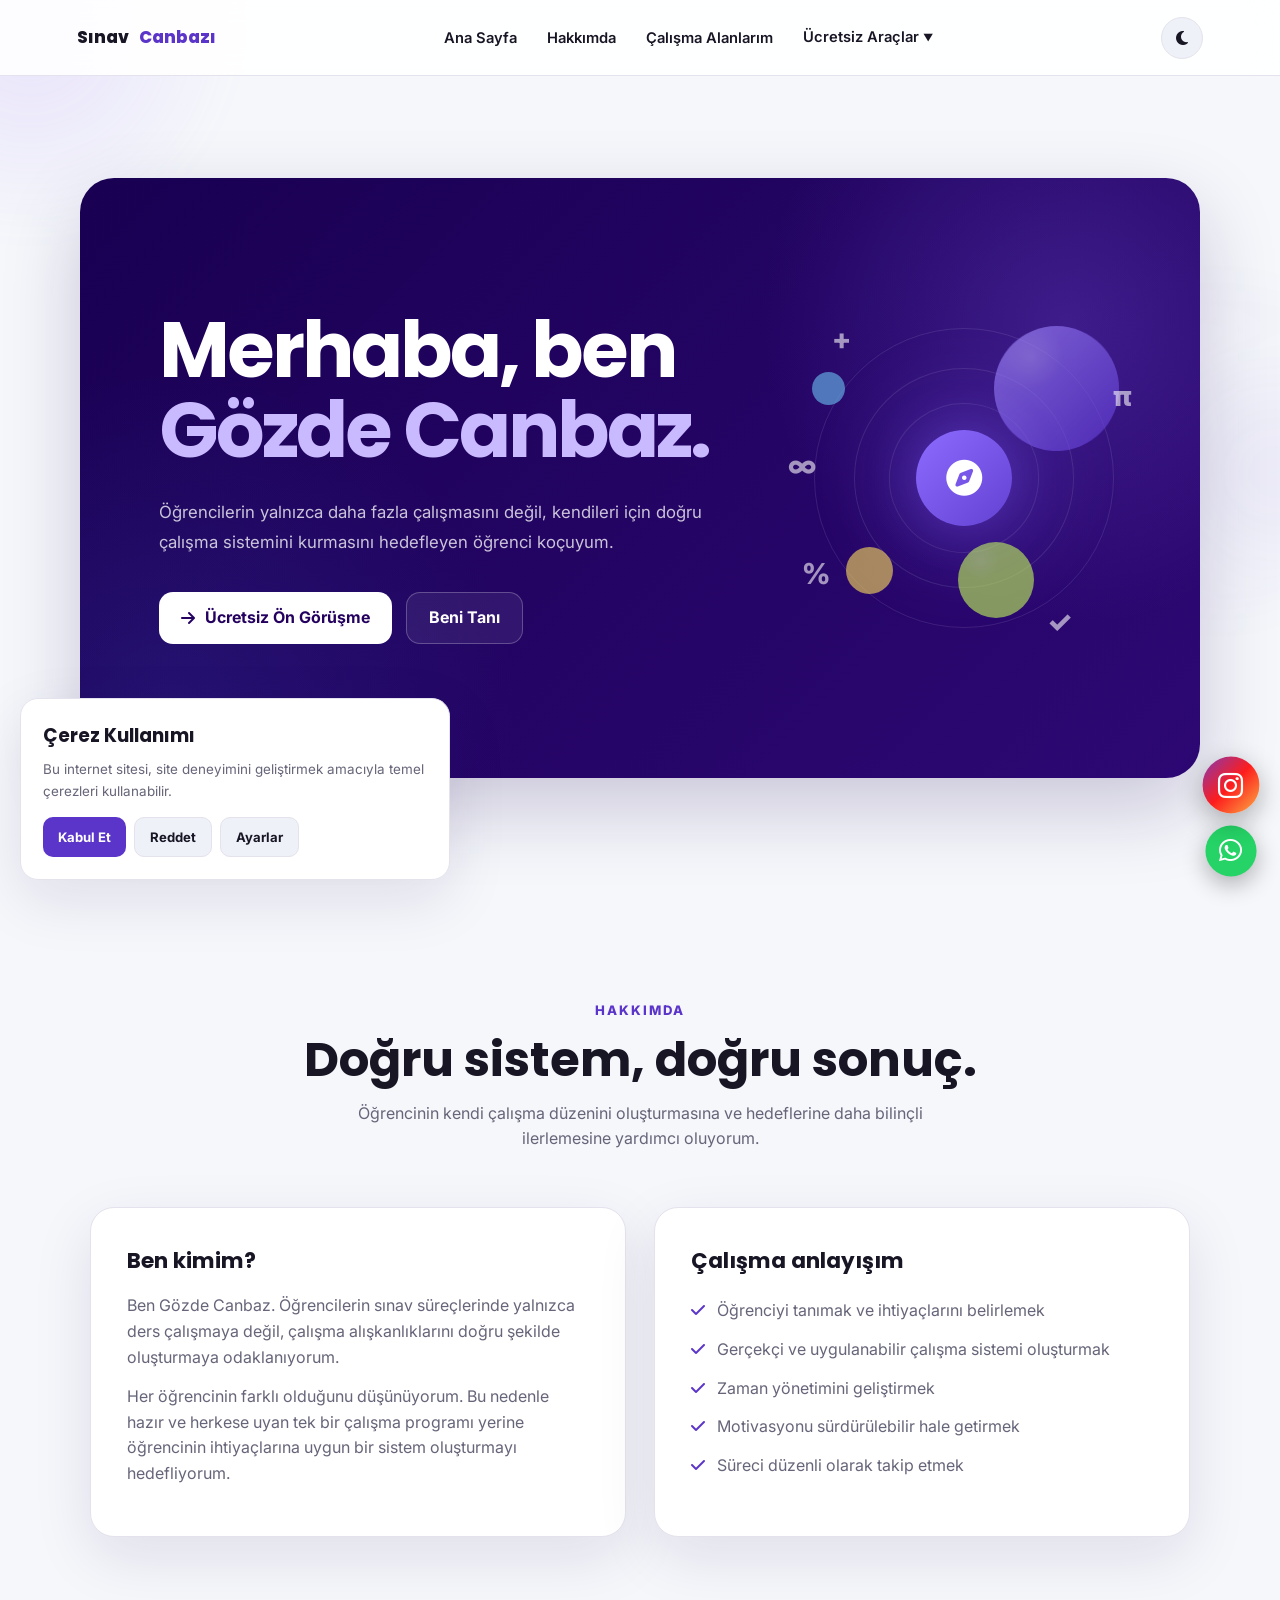
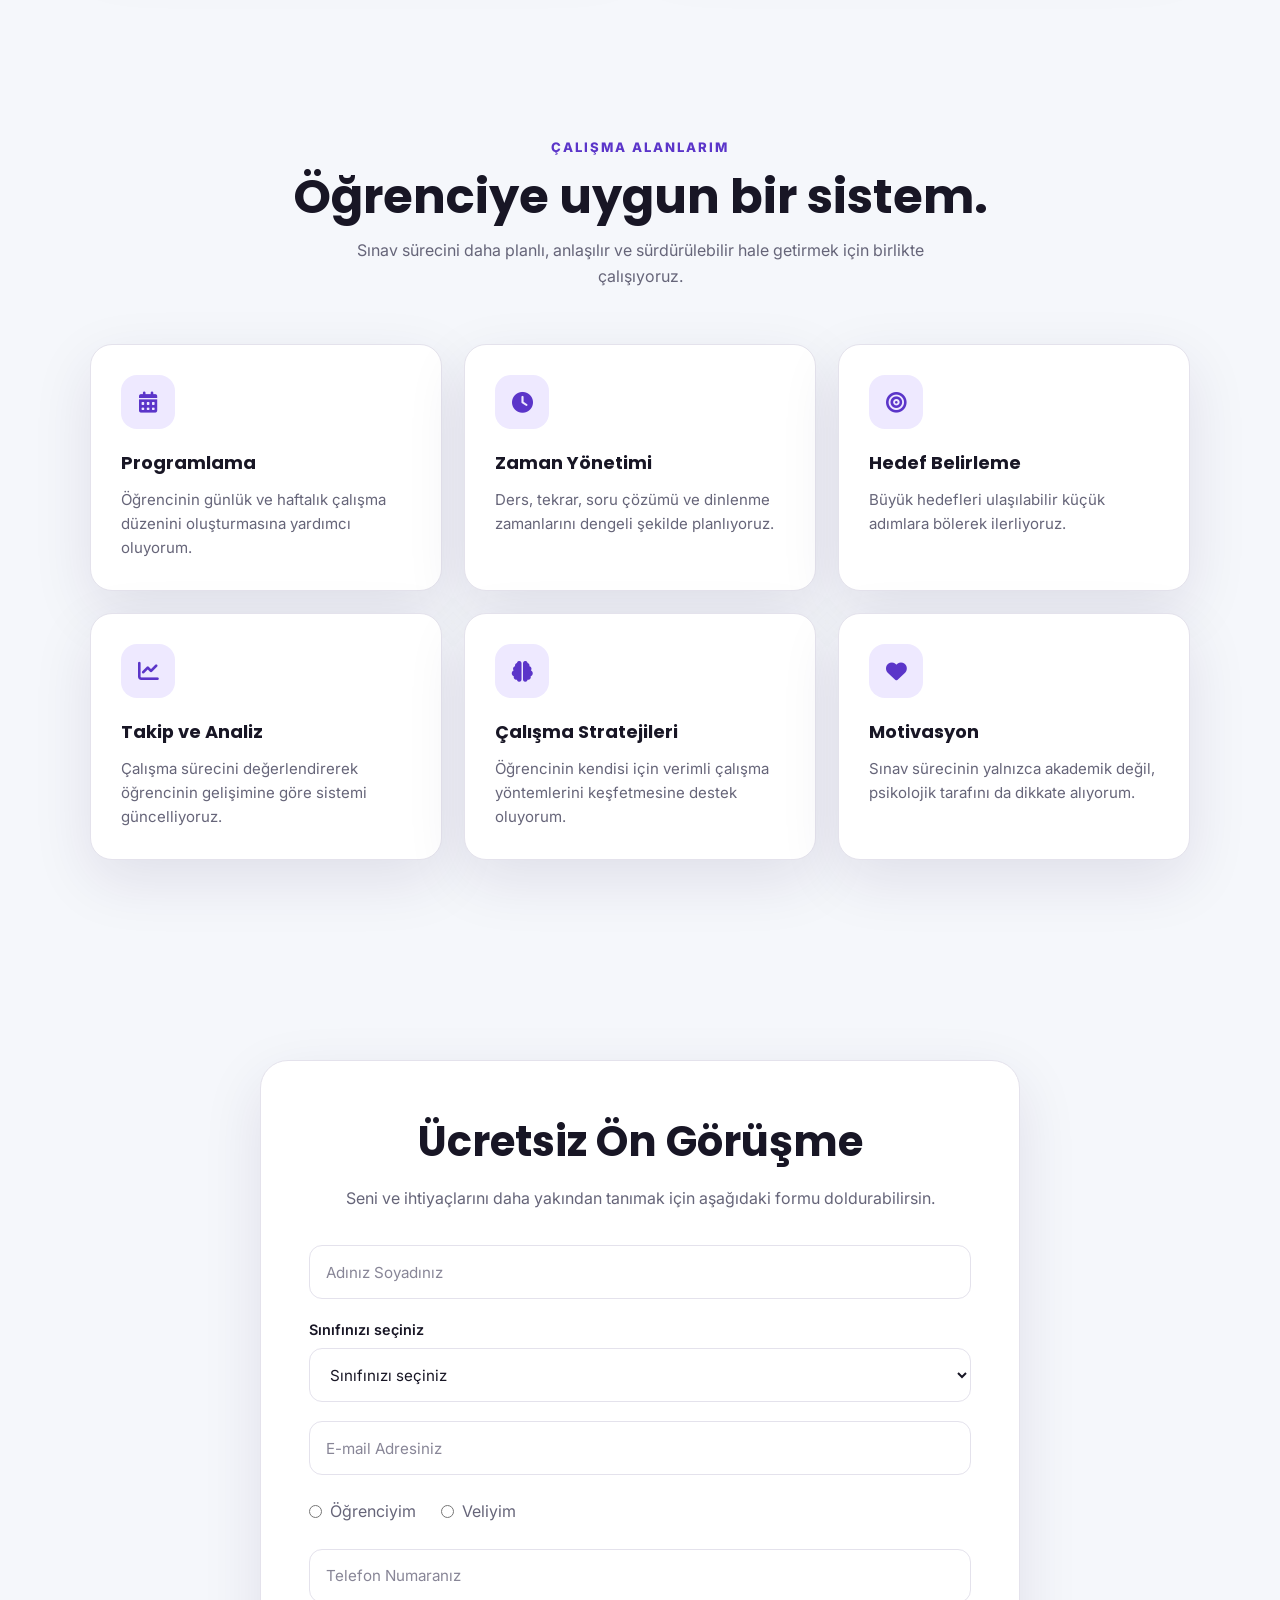
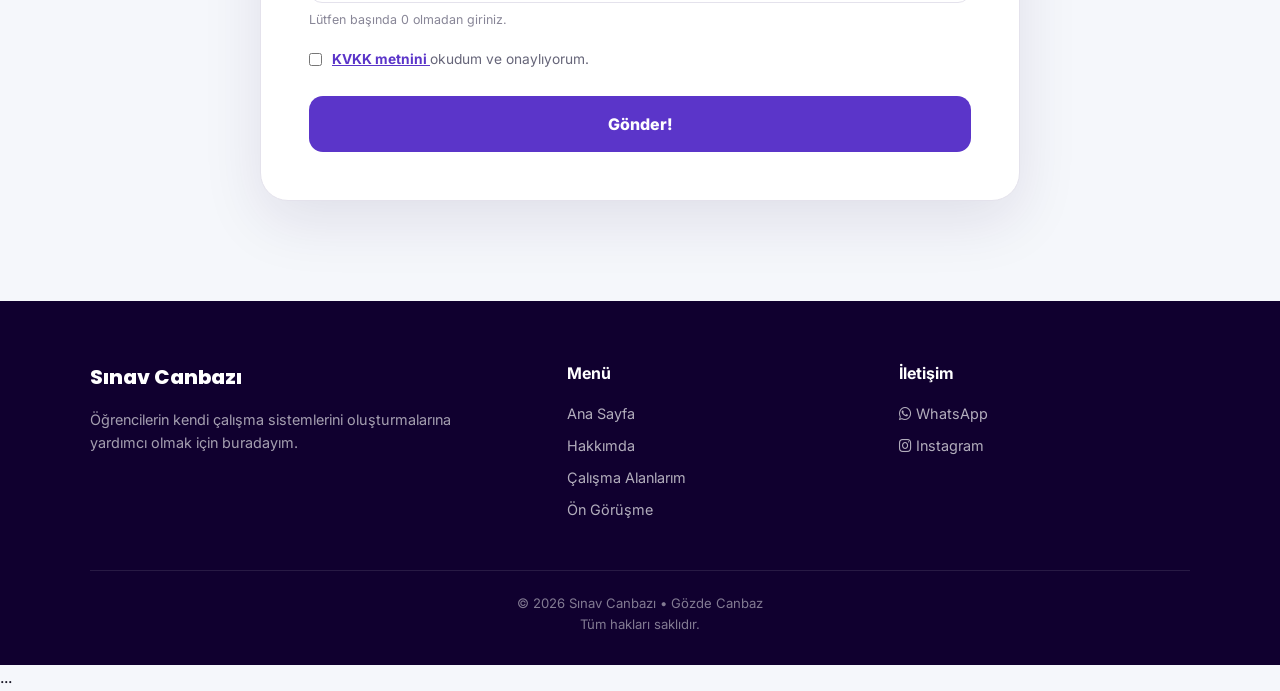
==== index.html @ a336acd8 "güneclleme" ====
<!DOCTYPE html>
<html lang="tr">

<head>

    <meta charset="UTF-8">

    <meta
        name="viewport"
        content="width=device-width, initial-scale=1.0"
    >

    <title>Sınav Canbazı • Gözde Canbaz</title>

    <meta
        name="description"
        content="Sınav Canbazı - Gözde Canbaz öğrenci koçluğu ve sınav hazırlık desteği."
    >

    <meta
        name="theme-color"
        content="#190052"
    >

    <link
        rel="icon"
        type="image/png"
        href="fav.png"
    >

    <!-- Google Fonts -->
    <link
        rel="preconnect"
        href="https://fonts.googleapis.com"
    >

    <link
        rel="preconnect"
        href="https://fonts.gstatic.com"
        crossorigin
    >

    <link
        href="https://fonts.googleapis.com/css2?family=Inter:wght@400;500;600;700;800&family=Poppins:wght@500;600;700;800&display=swap"
        rel="stylesheet"
    >

    <!-- Font Awesome -->
    <link
        rel="stylesheet"
        href="https://cdnjs.cloudflare.com/ajax/libs/font-awesome/6.7.2/css/all.min.css"
    >


<style>

/* =========================================================
   GENEL
   ========================================================= */

:root {

    --bg-main: #f5f7fb;
    --bg-section: #ffffff;
    --bg-card: #ffffff;
    --bg-soft: #eef1f7;

    --text-main: #181625;
    --text-secondary: #666579;
    --text-muted: #888697;

    --primary: #5b35c9;
    --primary-dark: #45239f;
    --primary-soft: #eee9ff;

    --border: #e4e2ec;

    --hero-1: #190052;
    --hero-2: #2d0874;

    --input-bg: #ffffff;

    --footer-bg: #10002f;

    --shadow:
        0 20px 60px rgba(35, 20, 75, 0.10);

    --transition:
        0.35s ease;
}

* {
    margin: 0;
    padding: 0;
    box-sizing: border-box;
}

html {
    scroll-behavior: smooth;
}

body {

    font-family: "Inter", sans-serif;

    background: var(--bg-main);

    color: var(--text-main);

    line-height: 1.6;

    overflow-x: hidden;

    transition:
        background var(--transition),
        color var(--transition);
}

body.dark-mode {

    --bg-main: #080b14;
    --bg-section: #0e1320;
    --bg-card: #131927;
    --bg-soft: #171d2b;

    --text-main: #f2f1f8;
    --text-secondary: #b7b5c5;
    --text-muted: #8d8b9d;

    --primary: #9b7dff;
    --primary-dark: #8061e8;
    --primary-soft: #211b3d;

    --border: #272e3f;

    --hero-1: #0c0020;
    --hero-2: #26005e;

    --input-bg: #121827;

    --footer-bg: #05060c;

    --shadow:
        0 20px 60px rgba(0, 0, 0, 0.38);
}

a {
    text-decoration: none;
}

button,
input,
select,
textarea {
    font-family: inherit;
}


/* =========================================================
   PRELOADER
   ========================================================= */

#preloader {

    position: fixed;

    inset: 0;

    display: flex;

    align-items: center;

    justify-content: center;

    background: #190052;

    z-index: 999999;

    transition:
        opacity .5s ease,
        visibility .5s ease;
}

#preloader.hide {

    opacity: 0;

    visibility: hidden;

    pointer-events: none;
}

.loader {

    width: 52px;

    height: 52px;

    border: 4px solid rgba(255,255,255,.25);

    border-top-color: #ffffff;

    border-radius: 50%;

    animation:
        loaderSpin
        1s
        linear
        infinite;
}

@keyframes loaderSpin {

    to {
        transform: rotate(360deg);
    }
}


/* =========================================================
   NAVBAR
   ========================================================= */

.navbar {

    position: fixed;

    top: 0;

    left: 0;

    width: 100%;

    height: 76px;

    display: flex;

    align-items: center;

    justify-content: space-between;

    padding: 0 6%;

    background: rgba(255,255,255,.90);

    backdrop-filter: blur(16px);

    -webkit-backdrop-filter: blur(16px);

    border-bottom: 1px solid var(--border);

    z-index: 10000;

    transition:
        background var(--transition),
        border-color var(--transition);
}

body.dark-mode .navbar {

    background: rgba(8,11,20,.90);
}

.logo {

    display: flex;

    align-items: center;

    gap: 10px;

    color: var(--text-main);

    font-family: "Poppins", sans-serif;

    font-size: 1.05rem;

    font-weight: 800;

    white-space: nowrap;
}

.logo span {

    color: var(--primary);
}

.nav-links {

    display: flex;

    align-items: center;

    gap: 30px;

    list-style: none;
}

.nav-links a {

    color: var(--text-main);

    font-size: .92rem;

    font-weight: 600;

    transition: color .2s ease;
}

.nav-links a:hover {

    color: var(--primary);
}

.nav-right {

    display: flex;

    align-items: center;

    gap: 12px;
}

#theme-toggle {

    width: 42px;

    height: 42px;

    border-radius: 50%;

    border: 1px solid var(--border);

    background: var(--bg-soft);

    color: var(--text-main);

    display: flex;

    align-items: center;

    justify-content: center;

    cursor: pointer;

    font-size: 1rem;

    transition:
        background var(--transition),
        color var(--transition),
        border-color var(--transition);
}

#theme-toggle:hover {

    color: var(--primary);

    border-color: var(--primary);
}


/* =========================================================
   HERO
   ========================================================= */

.hero {

    min-height: 100vh;

    padding:
        115px
        6%
        60px;

    display: flex;

    align-items: center;

    justify-content: center;

    position: relative;

    overflow: hidden;

    background: var(--bg-main);
}

.hero::before {

    content: "";

    position: absolute;

    width: 430px;

    height: 430px;

    left: -200px;

    top: 80px;

    border-radius: 50%;

    background:
        rgba(91,53,201,.08);

    filter: blur(15px);

    pointer-events: none;
}

.hero::after {

    content: "";

    position: absolute;

    width: 350px;

    height: 350px;

    right: -150px;

    bottom: -120px;

    border-radius: 50%;

    background:
        rgba(113,72,255,.10);

    filter: blur(15px);

    pointer-events: none;
}

.hero-content {

    position: relative;

    width: min(1120px, 100%);

    min-height: 600px;

    padding:
        70px
        7%;

    display: flex;

    flex-direction: column;

    justify-content: center;

    border-radius: 34px;

    overflow: hidden;

    background:
        radial-gradient(
            circle at 88% 24%,
            rgba(142,106,255,.23),
            transparent 28%
        ),
        radial-gradient(
            circle at 8% 90%,
            rgba(71,133,255,.12),
            transparent 30%
        ),
        linear-gradient(
            135deg,
            var(--hero-1),
            var(--hero-2)
        );

    box-shadow:
        0 30px 80px rgba(30,0,80,.20);

    isolation: isolate;
}

body.dark-mode .hero-content {

    box-shadow:
        0 30px 80px rgba(0,0,0,.45);
}

.hero h1 {

    position: relative;

    z-index: 10;

    max-width: 650px;

    color: #ffffff;

    font-family: "Poppins", sans-serif;

    font-size: clamp(
        3rem,
        6vw,
        5.8rem
    );

    line-height: 1.04;

    letter-spacing: -3px;

    margin-bottom: 26px;
}

.hero h1 span {

    color: #c9baff;
}

.hero p {

    position: relative;

    z-index: 10;

    max-width: 570px;

    color: rgba(255,255,255,.76);

    font-size: 1.05rem;

    line-height: 1.8;

    margin-bottom: 34px;
}

.hero-buttons {

    position: relative;

    z-index: 10;

    display: flex;

    align-items: center;

    gap: 14px;

    flex-wrap: wrap;
}

.hero-button {

    display: inline-flex;

    align-items: center;

    justify-content: center;

    gap: 10px;

    min-height: 52px;

    padding:
        0 22px;

    border-radius: 14px;

    font-weight: 700;

    transition:
        transform .2s ease,
        background .25s ease,
        color .25s ease;
}

.hero-button:hover {

    transform: translateY(-2px);
}

.hero-button.primary {

    background: #ffffff;

    color: #24005f;
}

.hero-button.primary:hover {

    background: #f0ecff;
}

.hero-button.secondary {

    border: 1px solid rgba(255,255,255,.24);

    color: #ffffff;

    background: rgba(255,255,255,.07);
}

.hero-button.secondary:hover {

    background: rgba(255,255,255,.13);
}


/* =========================================================
   HERO GÖRSEL / DEKORASYON
   ========================================================= */

.hero-visual {

    position: absolute;

    width: 360px;

    height: 360px;

    right: 5%;

    top: 50%;

    transform: translateY(-50%);

    z-index: 2;

    pointer-events: none;
}

.hero-orbit {

    position: absolute;

    border:
        1px solid
        rgba(255,255,255,.10);

    border-radius: 50%;
}

.orbit-1 {

    inset: 30px;
}

.orbit-2 {

    inset: 70px;

    transform: rotate(45deg);
}

.orbit-3 {

    inset: 105px;

    transform: rotate(-35deg);
}

.hero-glow {

    position: absolute;

    width: 190px;

    height: 190px;

    left: 85px;

    top: 85px;

    border-radius: 50%;

    background:
        rgba(128,97,255,.12);

    filter: blur(30px);
}


/* =========================================================
   BALONCUKLAR
   ========================================================= */

.hero-bubble {

    position: absolute;

    border-radius: 50%;

    pointer-events: none;

    z-index: 4;

    will-change: transform;

    opacity: .65;
}

.bubble-purple {

    width: 125px;

    height: 125px;

    right: 25px;

    top: 28px;

    background:
        radial-gradient(
            circle at 30% 25%,
            rgba(255,255,255,.18),
            transparent 25%
        ),
        linear-gradient(
            135deg,
            #a58cff,
            #5c37d2
        );

    animation:
        bubblePurple
        17s
        ease-in-out
        infinite;
}

.bubble-green {

    width: 76px;

    height: 76px;

    right: 110px;

    bottom: 40px;

    background:
        radial-gradient(
            circle at 30% 25%,
            rgba(255,255,255,.15),
            transparent 25%
        ),
        #b8e85a;

    animation:
        bubbleGreen
        19s
        ease-in-out
        infinite;
}

.bubble-yellow {

    width: 47px;

    height: 47px;

    left: 62px;

    bottom: 64px;

    background: #efd05c;

    animation:
        bubbleYellow
        16s
        ease-in-out
        infinite;
}

.bubble-blue {

    width: 33px;

    height: 33px;

    left: 28px;

    top: 74px;

    background: #66b3e8;

    animation:
        bubbleBlue
        18s
        ease-in-out
        infinite;
}

@keyframes bubblePurple {

    0%,
    100% {

        transform:
            translate3d(0,0,0)
            scale(1);
    }

    50% {

        transform:
            translate3d(9px,-13px,0)
            scale(1.025);
    }
}

@keyframes bubbleGreen {

    0%,
    100% {

        transform:
            translate3d(0,0,0)
            scale(1);
    }

    50% {

        transform:
            translate3d(-8px,9px,0)
            scale(.975);
    }
}

@keyframes bubbleYellow {

    0%,
    100% {

        transform:
            translate3d(0,0,0);
    }

    50% {

        transform:
            translate3d(6px,-8px,0);
    }
}

@keyframes bubbleBlue {

    0%,
    100% {

        transform:
            translate3d(0,0,0);
    }

    50% {

        transform:
            translate3d(-5px,6px,0);
    }
}

.hero-symbol {

    position: absolute;

    z-index: 5;

    color:
        rgba(255,255,255,.58);

    font-size: 1.8rem;

    font-weight: 800;

    user-select: none;
}

.symbol-1 {

    top: 18px;

    left: 48px;
}

.symbol-2 {

    top: 75px;

    right: 12px;
}

.symbol-3 {

    bottom: 60px;

    left: 18px;
}

.symbol-4 {

    bottom: 12px;

    right: 72px;
}

.symbol-5 {

    top: 145px;

    left: 4px;
}

.hero-center {

    position: absolute;

    z-index: 6;

    width: 96px;

    height: 96px;

    left: 50%;

    top: 50%;

    transform:
        translate(-50%,-50%);

    display: flex;

    align-items: center;

    justify-content: center;

    border-radius: 50%;

    background:
        linear-gradient(
            135deg,
            #8c6bff,
            #6341d2
        );

    color: #ffffff;

    font-size: 2.25rem;

    box-shadow:
        0 0 50px
        rgba(128,97,255,.35);
}


/* =========================================================
   GENEL BÖLÜMLER
   ========================================================= */

.section {

    padding:
        100px 6%;

    background: var(--bg-main);

    transition:
        background var(--transition);
}

.section-inner {

    width: min(1100px, 100%);

    margin: auto;
}

.section-title {

    text-align: center;

    margin-bottom: 55px;
}

.section-title span {

    display: block;

    color: var(--primary);

    font-size: .82rem;

    font-weight: 800;

    text-transform: uppercase;

    letter-spacing: 2px;

    margin-bottom: 10px;
}

.section-title h2 {

    font-family: "Poppins", sans-serif;

    color: var(--text-main);

    font-size: clamp(
        2rem,
        4vw,
        3rem
    );

    line-height: 1.2;

    margin-bottom: 12px;
}

.section-title p {

    max-width: 650px;

    margin: auto;

    color: var(--text-secondary);
}


/* =========================================================
   HAKKIMDA
   ========================================================= */

.about-grid {

    display: grid;

    grid-template-columns:
        1fr 1fr;

    gap: 28px;
}

.about-card {

    padding: 36px;

    background: var(--bg-card);

    border:
        1px solid
        var(--border);

    border-radius: 24px;

    box-shadow: var(--shadow);

    transition:
        background var(--transition),
        border-color var(--transition),
        box-shadow var(--transition);
}

.about-card:hover {

    box-shadow:
        0 24px 65px
        rgba(35,20,75,.13);
}

body.dark-mode .about-card:hover {

    box-shadow:
        0 24px 65px
        rgba(0,0,0,.40);
}

.about-card h3 {

    color: var(--text-main);

    font-family: "Poppins", sans-serif;

    font-size: 1.35rem;

    margin-bottom: 15px;
}

.about-card p {

    color: var(--text-secondary);

    margin-bottom: 14px;
}

.about-list {

    list-style: none;

    display: grid;

    gap: 13px;

    margin-top: 20px;
}

.about-list li {

    display: flex;

    align-items: flex-start;

    gap: 12px;

    color: var(--text-secondary);
}

.about-list i {

    color: var(--primary);

    margin-top: 4px;
}


/* =========================================================
   YETENEKLER
   ========================================================= */

.skills-grid {

    display: grid;

    grid-template-columns:
        repeat(3, 1fr);

    gap: 22px;
}

.skill-card {

    padding: 30px;

    background: var(--bg-card);

    border:
        1px solid
        var(--border);

    border-radius: 22px;

    box-shadow: var(--shadow);

    transition:
        transform .25s ease,
        background var(--transition),
        border-color var(--transition);
}

.skill-card:hover {

    transform: translateY(-5px);
}

.skill-icon {

    width: 54px;

    height: 54px;

    display: flex;

    align-items: center;

    justify-content: center;

    border-radius: 16px;

    background: var(--primary-soft);

    color: var(--primary);

    font-size: 1.3rem;

    margin-bottom: 20px;
}

.skill-card h3 {

    color: var(--text-main);

    font-family: "Poppins", sans-serif;

    font-size: 1.12rem;

    margin-bottom: 10px;
}

.skill-card p {

    color: var(--text-secondary);

    font-size: .94rem;
}


/* =========================================================
   ÖN GÖRÜŞME
   ========================================================= */

.on-gorusme-section {

    padding:
        100px 6%;

    background:
        var(--bg-main);
}

.on-gorusme-card {

    width: min(760px, 100%);

    margin: auto;

    padding: 48px;

    background: var(--bg-card);

    border:
        1px solid
        var(--border);

    border-radius: 28px;

    box-shadow: var(--shadow);

    transition:
        background var(--transition),
        border-color var(--transition);
}

.on-gorusme-card h2 {

    color: var(--text-main);

    font-family: "Poppins", sans-serif;

    font-size: clamp(
        1.8rem,
        4vw,
        2.6rem
    );

    text-align: center;

    margin-bottom: 10px;
}

.form-description {

    color: var(--text-secondary);

    text-align: center;

    margin-bottom: 34px;
}

.on-gorusme-form {

    display: grid;

    gap: 19px;
}

.on-form-group {

    display: flex;

    flex-direction: column;

    gap: 7px;
}

.on-form-group label {

    color: var(--text-main);

    font-size: .9rem;

    font-weight: 600;
}

.on-form-group input,
.on-form-group select,
.on-form-group textarea {

    width: 100%;

    min-height: 54px;

    padding:
        0 16px;

    border:
        1px solid
        var(--border);

    border-radius: 13px;

    outline: none;

    background: var(--input-bg);

    color: var(--text-main);

    font-size: .95rem;

    transition:
        border-color .2s ease,
        box-shadow .2s ease,
        background var(--transition),
        color var(--transition);
}

.on-form-group textarea {

    padding:
        15px;

    min-height: 130px;

    resize: vertical;
}

.on-form-group input::placeholder,
.on-form-group textarea::placeholder {

    color: var(--text-muted);
}

.on-form-group input:focus,
.on-form-group select:focus,
.on-form-group textarea:focus {

    border-color: var(--primary);

    box-shadow:
        0 0 0 3px
        rgba(91,53,201,.10);
}

body.dark-mode
.on-form-group input:focus,
body.dark-mode
.on-form-group select:focus,
body.dark-mode
.on-form-group textarea:focus {

    box-shadow:
        0 0 0 3px
        rgba(155,125,255,.12);
}

.on-form-group small {

    color: var(--text-muted);

    font-size: .78rem;
}

.on-radio-group {

    display: flex;

    gap: 25px;

    flex-wrap: wrap;

    padding:
        5px 0;
}

.on-radio-group label {

    display: flex;

    align-items: center;

    gap: 8px;

    color: var(--text-secondary);

    cursor: pointer;
}

.on-radio-group input {

    accent-color: var(--primary);
}

.on-kvkk {

    display: flex;

    align-items: flex-start;

    gap: 10px;

    color: var(--text-secondary);

    font-size: .86rem;

    line-height: 1.5;

    cursor: pointer;
}

.on-kvkk input {

    margin-top: 4px;

    accent-color: var(--primary);

    flex-shrink: 0;
}

.on-kvkk a {

    color: var(--primary);

    font-weight: 700;

    text-decoration: underline;
}

.on-gorusme-form button {

    min-height: 56px;

    margin-top: 8px;

    border: none;

    border-radius: 14px;

    background: var(--primary);

    color: #ffffff;

    font-size: 1rem;

    font-weight: 800;

    cursor: pointer;

    transition:
        transform .2s ease,
        background .2s ease;
}

.on-gorusme-form button:hover {

    background: var(--primary-dark);

    transform: translateY(-2px);
}

.form-status {

    display: none;

    padding: 13px 16px;

    border-radius: 12px;

    font-size: .9rem;

    text-align: center;
}

.form-status.success {

    display: block;

    background: rgba(46,204,113,.12);

    color: #218c50;
}

.form-status.error {

    display: block;

    background: rgba(231,76,60,.12);

    color: #c0392b;
}


/* =========================================================
   FOOTER
   ========================================================= */

footer {

    padding:
        60px 6% 30px;

    background: var(--footer-bg);

    color: rgba(255,255,255,.76);
}

.footer-inner {

    width: min(1100px, 100%);

    margin: auto;

    display: grid;

    grid-template-columns:
        1.5fr 1fr 1fr;

    gap: 40px;
}

.footer-logo {

    color: #ffffff;

    font-family: "Poppins", sans-serif;

    font-size: 1.25rem;

    font-weight: 800;

    margin-bottom: 15px;
}

.footer-column h3 {

    color: #ffffff;

    font-size: 1rem;

    margin-bottom: 15px;
}

.footer-column p {

    color: rgba(255,255,255,.62);

    font-size: .9rem;

    max-width: 400px;
}

.footer-column a {

    display: block;

    width: fit-content;

    color: rgba(255,255,255,.68);

    margin-bottom: 9px;

    font-size: .9rem;

    transition: color .2s ease;
}

.footer-column a:hover {

    color: #ffffff;
}

.footer-bottom {

    width: min(1100px, 100%);

    margin:
        40px auto 0;

    padding-top: 22px;

    border-top:
        1px solid
        rgba(255,255,255,.10);

    color:
        rgba(255,255,255,.48);

    font-size: .82rem;

    text-align: center;
}


/* =========================================================
   SABİT WHATSAPP / INSTAGRAM
   ========================================================= */

#fixed-whatsapp,
#fixed-instagram {

    position: fixed !important;

    right: 22px !important;

    width: 54px !important;

    height: 54px !important;

    display: flex !important;

    align-items: center !important;

    justify-content: center !important;

    border-radius: 50% !important;

    color: #ffffff !important;

    text-decoration: none !important;

    z-index: 2147483647 !important;

    box-shadow:
        0 8px 25px
        rgba(0,0,0,.30) !important;

    transition:
        transform .2s ease,
        filter .2s ease !important;
}

#fixed-whatsapp {

    bottom: 22px !important;

    background: #25D366 !important;

    font-size: 28px !important;
}

#fixed-instagram {

    bottom: 88px !important;

    background:
        linear-gradient(
            135deg,
            #833ab4,
            #fd1d1d,
            #fcb045
        ) !important;

    font-size: 27px !important;
}

#fixed-whatsapp:hover,
#fixed-instagram:hover {

    transform:
        scale(1.08) !important;

    filter:
        brightness(1.05);
}



/* =========================================================
   KVKK MODAL
   ========================================================= */

#kvkk-overlay {

    position: fixed;

    inset: 0;

    display: flex;

    align-items: center;

    justify-content: center;

    padding: 20px;

    background:
        rgba(5,3,15,.72);

    backdrop-filter: blur(5px);

    z-index: 99998;

    opacity: 0;

    visibility: hidden;

    transition:
        opacity .3s ease,
        visibility .3s ease;
}

#kvkk-overlay.active {

    opacity: 1;

    visibility: visible;
}

#kvkk-modal {

    position: relative;

    width: min(700px, 100%);

    max-height: 85vh;

    overflow-y: auto;

    padding: 38px;

    border-radius: 24px;

    background: var(--bg-card);

    color: var(--text-main);

    border:
        1px solid
        var(--border);

    box-shadow: var(--shadow);
}

#kvkk-modal h2 {

    color: var(--text-main);

    font-family: "Poppins", sans-serif;

    margin-bottom: 20px;
}

#kvkk-modal h3 {

    color: var(--text-main);

    margin:
        22px 0 8px;
}

#kvkk-modal p,
#kvkk-modal li {

    color: var(--text-secondary);

    font-size: .92rem;
}

#kvkk-modal ul {

    padding-left: 20px;
}

#kvkk-close {

    position: absolute;

    top: 15px;

    right: 17px;

    width: 38px;

    height: 38px;

    border: none;

    border-radius: 50%;

    background: var(--bg-soft);

    color: var(--text-main);

    cursor: pointer;

    font-size: 1.1rem;
}

#kvkk-ok {

    width: 100%;

    min-height: 48px;

    margin-top: 25px;

    border: none;

    border-radius: 12px;

    background: var(--primary);

    color: #ffffff;

    font-weight: 700;

    cursor: pointer;
}


/* =========================================================
   ÇEREZ
   ========================================================= */

#cookie-consent {

    position: fixed;

    left: 20px;

    bottom: 20px;

    width: min(430px, calc(100% - 40px));

    padding: 22px;

    background: var(--bg-card);

    color: var(--text-main);

    border:
        1px solid
        var(--border);

    border-radius: 18px;

    box-shadow: var(--shadow);

    z-index: 99997;

    display: none;
}

#cookie-consent.show {

    display: block;
}

#cookie-consent h3 {

    color: var(--text-main);

    margin-bottom: 8px;

    font-family: "Poppins", sans-serif;
}

#cookie-consent p {

    color: var(--text-secondary);

    font-size: .84rem;

    margin-bottom: 15px;
}

.cookie-buttons {

    display: flex;

    gap: 8px;

    flex-wrap: wrap;
}

.cookie-buttons button {

    min-height: 40px;

    padding:
        0 15px;

    border: none;

    border-radius: 10px;

    background: var(--primary);

    color: #ffffff;

    font-size: .82rem;

    font-weight: 700;

    cursor: pointer;
}

.cookie-buttons button.secondary {

    background: var(--bg-soft);

    color: var(--text-main);

    border:
        1px solid
        var(--border);
}


/* =========================================================
   MOBİL
   ========================================================= */

@media (max-width: 900px) {

    .navbar {

        padding:
            0 4%;
    }

    .nav-links {

        gap: 16px;
    }

    .hero-content {

        min-height: 600px;

        padding:
            60px 7%;
    }

    .hero-visual {

        right: -30px;

        opacity: .52;

        transform:
            translateY(-50%)
            scale(.85);
    }

    .about-grid {

        grid-template-columns: 1fr;
    }

    .skills-grid {

        grid-template-columns:
            repeat(2, 1fr);
    }

    .footer-inner {

        grid-template-columns:
            1fr 1fr;
    }
}

@media (max-width: 650px) {

    .navbar {

        height: 68px;
    }

    .logo {

        font-size: .9rem;
    }

    .nav-links {

        display: none;
    }

    .hero {

        padding:
            92px 4% 35px;
    }

    .hero-content {

        min-height: 680px;

        padding:
            50px 28px;

        border-radius: 26px;
    }

    .hero h1 {

        font-size:
            clamp(
                2.65rem,
                13vw,
                4rem
            );

        letter-spacing: -2px;
    }

    .hero p {

        font-size: .94rem;
    }

    .hero-visual {

        width: 300px;

        height: 300px;

        right: -80px;

        top: 67%;

        opacity: .38;

        transform:
            translateY(-50%)
            scale(.75);
    }

    .hero-buttons {

        flex-direction: column;

        align-items: stretch;
    }

    .hero-button {

        width: 100%;
    }

    .section {

        padding:
            75px 5%;
    }

    .skills-grid {

        grid-template-columns: 1fr;
    }

    .on-gorusme-section {

        padding:
            75px 5%;
    }

    .on-gorusme-card {

        padding:
            30px 20px;

        border-radius: 22px;
    }

    .footer-inner {

        grid-template-columns: 1fr;
    }

    #fixed-whatsapp {

        right: 15px !important;

        bottom: 15px !important;

        width: 50px !important;

        height: 50px !important;

        font-size: 25px !important;
    }

    #fixed-instagram {

        right: 15px !important;

        bottom: 75px !important;

        width: 50px !important;

        height: 50px !important;

        font-size: 24px !important;
    }

    #cookie-consent {

        left: 15px;

        bottom: 15px;

        width:
            calc(100% - 30px);
    }

    #kvkk-modal {

        padding:
            30px 20px;
    }
}


/* =========================================================
   HAREKETİ AZALTMA
   ========================================================= */

@media (prefers-reduced-motion: reduce) {

    html {
        scroll-behavior: auto;
    }

    *,
    *::before,
    *::after {

        animation-duration:
            .01ms !important;

        animation-iteration-count:
            1 !important;

        transition-duration:
            .01ms !important;
    }
}
/* =========================================================
   ✨ PREMIUM DOKUNUŞLAR - 1. DENEME
   Mevcut tasarımı bozmaz
   ========================================================= */

/* ---------- HERO ---------- */

.hero {
    position: relative;
    overflow: hidden;
}

.hero::before {
    content: "";
    position: absolute;
    width: 420px;
    height: 420px;
    left: -180px;
    top: -180px;
    background: radial-gradient(
        circle,
        rgba(167, 123, 255, 0.16) 0%,
        rgba(167, 123, 255, 0) 70%
    );
    pointer-events: none;
}

.hero::after {
    content: "";
    position: absolute;
    width: 360px;
    height: 360px;
    right: -150px;
    bottom: -180px;
    background: radial-gradient(
        circle,
        rgba(108, 76, 220, 0.22) 0%,
        rgba(108, 76, 220, 0) 70%
    );
    pointer-events: none;
}

.hero-content {
    position: relative;
    z-index: 5;
}


/* ---------- HERO BUTONLARI ---------- */

.hero-button {
    position: relative;
    overflow: hidden;
    transition:
        transform 0.25s ease,
        box-shadow 0.25s ease,
        border-color 0.25s ease,
        background 0.25s ease !important;
}

.hero-button::after {
    content: "";
    position: absolute;
    top: 0;
    left: -120%;
    width: 70%;
    height: 100%;
    background: linear-gradient(
        100deg,
        transparent,
        rgba(255,255,255,.35),
        transparent
    );
    transform: skewX(-20deg);
    transition: left .6s ease;
}

.hero-button:hover::after {
    left: 140%;
}

.hero-button:hover {
    transform: translateY(-3px);
}

.hero-button.primary:hover {
    box-shadow:
        0 12px 30px rgba(130, 86, 255, 0.28);
}

.hero-button.secondary:hover {
    border-color: #9b78ff !important;
    box-shadow:
        0 10px 25px rgba(130, 86, 255, 0.16);
}


/* ---------- HERO BALONCUKLARI ---------- */

.hero-bubble {
    transition: filter .4s ease;
}

.hero-bubble:hover {
    filter:
        brightness(1.12)
        drop-shadow(0 0 18px rgba(170,130,255,.35));
}


/* ---------- ÇALIŞMA ALANLARI KARTLARI ---------- */

#calisma-alanlari .card,
#calisma-alanlari .feature-card,
#calisma-alanlari .service-card,
.calisma-card,
.area-card {
    transition:
        transform .3s ease,
        box-shadow .3s ease,
        border-color .3s ease !important;
}

#calisma-alanlari .card:hover,
#calisma-alanlari .feature-card:hover,
#calisma-alanlari .service-card:hover,
.calisma-card:hover,
.area-card:hover {
    transform: translateY(-7px);
    border-color: rgba(155, 120, 255, .45) !important;
    box-shadow:
        0 18px 45px rgba(0,0,0,.22),
        0 0 25px rgba(126,87,255,.08);
}


/* ---------- KART İKONLARI ---------- */

#calisma-alanlari .icon-box,
#calisma-alanlari .card-icon,
.calisma-card i,
.area-card i {
    transition:
        transform .3s ease,
        box-shadow .3s ease;
}

#calisma-alanlari .card:hover .icon-box,
#calisma-alanlari .card:hover .card-icon,
.calisma-card:hover i,
.area-card:hover i {
    transform: scale(1.08);
    box-shadow:
        0 8px 22px rgba(126,87,255,.22);
}


/* ---------- HAKKIMDA KARTLARI ---------- */

#hakkimda .card,
#hakkimda .about-card {
    transition:
        transform .3s ease,
        border-color .3s ease,
        box-shadow .3s ease;
}

#hakkimda .card:hover,
#hakkimda .about-card:hover {
    transform: translateY(-5px);
    border-color: rgba(155, 120, 255, .35);
    box-shadow:
        0 16px 35px rgba(0,0,0,.18);
}


/* ---------- FORM ---------- */

.on-gorusme-card {
    transition:
        box-shadow .35s ease,
        border-color .35s ease;
}

.on-gorusme-card:hover {
    border-color: rgba(155, 120, 255, .30);
    box-shadow:
        0 20px 55px rgba(0,0,0,.22),
        0 0 30px rgba(126,87,255,.06);
}

.on-gorusme-form input,
.on-gorusme-form select,
.on-gorusme-form textarea {
    transition:
        border-color .2s ease,
        box-shadow .2s ease,
        background .2s ease;
}

.on-gorusme-form input:focus,
.on-gorusme-form select:focus,
.on-gorusme-form textarea:focus {
    outline: none;
    border-color: #9b78ff !important;
    box-shadow:
        0 0 0 3px rgba(155,120,255,.10),
        0 5px 20px rgba(0,0,0,.08);
}


/* ---------- GÖNDER BUTONU ---------- */

.on-gorusme-form button[type="submit"] {
    position: relative;
    overflow: hidden;
    transition:
        transform .2s ease,
        box-shadow .25s ease,
        filter .2s ease;
}

.on-gorusme-form button[type="submit"]:hover {
    transform: translateY(-2px);
    filter: brightness(1.06);
    box-shadow:
        0 10px 28px rgba(126,87,255,.28);
}

.on-gorusme-form button[type="submit"]:active {
    transform: translateY(0);
}


/* ---------- WHATSAPP / INSTAGRAM ---------- */

#fixed-whatsapp,
#fixed-instagram {
    transition:
        transform .25s ease,
        box-shadow .25s ease,
        filter .25s ease !important;
}

#fixed-whatsapp:hover,
#fixed-instagram:hover {
    transform: scale(1.12) !important;
    box-shadow:
        0 10px 30px rgba(0,0,0,.38) !important;
}


/* =========================================================
   WHATSAPP + INSTAGRAM — GERÇEK NEFES ALMA EFEKTİ
   ========================================================= */

#fixed-whatsapp {
    animation: whatsappBreath 2.8s ease-in-out infinite !important;
    transform-origin: center center;
}

#fixed-instagram {
    animation: instagramBreath 2.8s ease-in-out infinite 1.4s !important;
    transform-origin: center center;
}

@keyframes whatsappBreath {
    0%,
    100% {
        transform: scale(1);
    }

    50% {
        transform: scale(1.09);
    }
}

@keyframes instagramBreath {
    0%,
    100% {
        transform: scale(1);
    }

    50% {
        transform: scale(1.09);
    }
}

/* Mouse üzerine gelince biraz daha büyüsün */
#fixed-whatsapp:hover,
#fixed-instagram:hover {
    transform: scale(1.14) !important;
}

/* Hareket azaltma tercihi */
@media (prefers-reduced-motion: reduce) {
    #fixed-whatsapp,
    #fixed-instagram {
        animation: none !important;
    }
}



/* ---------- BAŞLIKLAR ---------- */

section h2 {
    transition: transform .25s ease;
}

section h2:hover {
    transform: translateY(-1px);
}


/* ---------- HAREKET AZALTMA ---------- */

@media (prefers-reduced-motion: reduce) {

    .hero-button,
    #fixed-whatsapp,
    #fixed-instagram,
    #calisma-alanlari .card,
    #hakkimda .card {
        animation: none !important;
        transition: none !important;
    }
}
/* =========================================
   SAĞ TARAFTAKİ DEKORATİF ŞEKİL - DÜZELTME
   ========================================= */

.hero::after {
    content: "";
    position: absolute;

    width: 280px;
    height: 280px;

    right: -90px;
    top: 50%;

    transform: translateY(-50%) rotate(-8deg);

    border: 1px solid rgba(91, 53, 201, 0.10);
    border-radius: 42% 58% 55% 45% / 48% 42% 58% 52%;

    background:
        radial-gradient(
            circle at 65% 60%,
            rgba(91, 53, 201, 0.07),
            transparent 62%
        );

    box-shadow:
        0 0 70px rgba(91, 53, 201, 0.04);

    pointer-events: none;
    z-index: 0;
}

/* Hero içeriği şeklin üzerinde kalsın */
.hero-content {
    position: relative;
    z-index: 2;
}

/* Mobilde daha küçük ve daha geride */
@media (max-width: 700px) {
    .hero::after {
        width: 180px;
        height: 180px;
        right: -80px;
        opacity: .6;
    }
}
</style>

</head>


<body>


<!-- =====================================================
     PRELOADER
     ===================================================== -->

<div id="preloader">
    <div class="loader"></div>
</div>


<!-- =====================================================
     NAVBAR
     ===================================================== -->

<header class="navbar">

    <a
        href="#anasayfa"
        class="logo"
    >
        Sınav <span>Canbazı</span>
    </a>

    <nav>

        <ul class="nav-links">

            <li>
                <a href="#anasayfa">
                    Ana Sayfa
                </a>
            </li>

            <li>
                <a href="#hakkimda">
                    Hakkımda
                </a>
            </li>

            <li>
                <a href="#yetenekler">
                    Çalışma Alanlarım
                </a>
            </li>
<li style="position: relative;" class="dropdown-item">
    <a href="#" id="toolsDropdownBtn" style="display: flex; align-items: center; gap: 4px;">
        Ücretsiz Araçlar <span style="font-size: 10px;">▼</span>
    </a>
    <div id="toolsDropdownMenu" style="display: none; position: absolute; top: 100%; left: 0; background: #13111c; border: 1px solid rgba(168, 85, 247, 0.3); border-radius: 12px; padding: 6px 0; min-width: 170px; box-shadow: 0 10px 25px rgba(0,0,0,0.5); z-index: 1000;">
        <a href="sayac.html" style="display: block; padding: 10px 16px; color: #fff; text-decoration: none; font-size: 14px; transition: 0.2s;" onmouseover="this.style.background='rgba(168,85,247,0.15)'" onmouseout="this.style.background='transparent'">
            ⏱️ Süre Tut (Sayaç)
        </a>
        <a href="#" id="openExamCalendar" style="display: block; padding: 10px 16px; color: #fff; text-decoration: none; font-size: 14px; transition: 0.2s;" onmouseover="this.style.background='rgba(168,85,247,0.15)'" onmouseout="this.style.background='transparent'">
            📅 Sınav Takvimi
        </a>
        <a href="yks-hesaplama.html" style="display: block; padding: 10px 16px; color: #fff; text-decoration: none; font-size: 14px; transition: 0.2s;" onmouseover="this.style.background='rgba(168,85,247,0.15)'" onmouseout="this.style.background='transparent'">
    🧮 YKS Puan Hesaplama
</a>
<a href="konu-soru-dağılımı.html" style="display: block; padding: 10px 16px; color: #fff; text-decoration: none; font-size: 14px; transition: 0.2s;" onmouseover="this.style.background='rgba(168,85,247,0.15)'" onmouseout="this.style.background='transparent'">
    🧮 Konu-Soru Dağılımı
</a>


<script>
    const dropdownBtn = document.getElementById('toolsDropdownBtn');
    const dropdownMenu = document.getElementById('toolsDropdownMenu');

    dropdownBtn.addEventListener('click', (e) => {
        e.preventDefault();
        dropdownMenu.style.display = dropdownMenu.style.display === 'none' ? 'block' : 'none';
    });

    document.addEventListener('click', (e) => {
        if (!dropdownBtn.contains(e.target) && !dropdownMenu.contains(e.target)) {
            dropdownMenu.style.display = 'none';
        }
    });
</script>

        </ul>

    </nav>
    

    <div class="nav-right">

        <button
            id="theme-toggle"
            type="button"
            aria-label="Temayı değiştir"
        >

            <i class="fa-solid fa-moon"></i>

        </button>

    </div>

</header>


<!-- =====================================================
     HERO
     ===================================================== -->

<main id="anasayfa">

    <section class="hero">

        <div class="hero-content">


            <div
                class="hero-visual"
                aria-hidden="true"
            >

                <div
                    class="hero-bubble bubble-purple"
                ></div>

                <div
                    class="hero-bubble bubble-green"
                ></div>

                <div
                    class="hero-bubble bubble-yellow"
                ></div>

                <div
                    class="hero-bubble bubble-blue"
                ></div>


                <div
                    class="hero-orbit orbit-1"
                ></div>

                <div
                    class="hero-orbit orbit-2"
                ></div>

                <div
                    class="hero-orbit orbit-3"
                ></div>


                <div class="hero-glow"></div>


                <span class="hero-symbol symbol-1">
                    +
                </span>

                <span class="hero-symbol symbol-2">
                    π
                </span>

                <span class="hero-symbol symbol-3">
                    %
                </span>

                <span class="hero-symbol symbol-4">
                    ✓
                </span>

                <span class="hero-symbol symbol-5">
                    ∞
                </span>


                <div class="hero-center">

                    <i class="fa-solid fa-compass"></i>

                </div>

            </div>


            <h1>

                Merhaba, ben<br>

                <span>
                    Gözde Canbaz.
                </span>

            </h1>


            <p>

                Öğrencilerin yalnızca daha fazla çalışmasını değil,
                kendileri için doğru çalışma sistemini kurmasını
                hedefleyen öğrenci koçuyum.

            </p>


            <div class="hero-buttons">

                <a
                    href="#on-gorusme"
                    class="hero-button primary"
                >

                    <i class="fa-solid fa-arrow-right"></i>

                    Ücretsiz Ön Görüşme

                </a>


                <a
                    href="#hakkimda"
                    class="hero-button secondary"
                >

                    Beni Tanı

                </a>

            </div>

        </div>

    </section>


    <!-- =================================================
         HAKKIMDA
         ================================================= -->

    <section
        id="hakkimda"
        class="section"
    >

        <div class="section-inner">

            <div class="section-title">

                <span>
                    Hakkımda
                </span>

                <h2>
                    Doğru sistem, doğru sonuç.
                </h2>

                <p>
                    Öğrencinin kendi çalışma düzenini oluşturmasına
                    ve hedeflerine daha bilinçli ilerlemesine yardımcı
                    oluyorum.
                </p>

            </div>


            <div class="about-grid">


                <div class="about-card">

                    <h3>
                        Ben kimim?
                    </h3>

                    <p>
                        Ben Gözde Canbaz. Öğrencilerin sınav
                        süreçlerinde yalnızca ders çalışmaya değil,
                        çalışma alışkanlıklarını doğru şekilde
                        oluşturmaya odaklanıyorum.
                    </p>

                    <p>
                        Her öğrencinin farklı olduğunu düşünüyorum.
                        Bu nedenle hazır ve herkese uyan tek bir
                        çalışma programı yerine öğrencinin ihtiyaçlarına
                        uygun bir sistem oluşturmayı hedefliyorum.
                    </p>

                </div>


                <div class="about-card">

                    <h3>
                        Çalışma anlayışım
                    </h3>

                    <ul class="about-list">

                        <li>
                            <i class="fa-solid fa-check"></i>

                            <span>
                                Öğrenciyi tanımak ve ihtiyaçlarını belirlemek
                            </span>
                        </li>

                        <li>
                            <i class="fa-solid fa-check"></i>

                            <span>
                                Gerçekçi ve uygulanabilir çalışma sistemi oluşturmak
                            </span>
                        </li>

                        <li>
                            <i class="fa-solid fa-check"></i>

                            <span>
                                Zaman yönetimini geliştirmek
                            </span>
                        </li>

                        <li>
                            <i class="fa-solid fa-check"></i>

                            <span>
                                Motivasyonu sürdürülebilir hale getirmek
                            </span>
                        </li>

                        <li>
                            <i class="fa-solid fa-check"></i>

                            <span>
                                Süreci düzenli olarak takip etmek
                            </span>
                        </li>

                    </ul>

                </div>

            </div>

        </div>

    </section>


    <!-- =================================================
         YETENEKLER
         ================================================= -->

    <section
        id="yetenekler"
        class="section"
    >

        <div class="section-inner">

            <div class="section-title">

                <span>
                    Çalışma Alanlarım
                </span>

                <h2>
                    Öğrenciye uygun bir sistem.
                </h2>

                <p>
                    Sınav sürecini daha planlı, anlaşılır ve
                    sürdürülebilir hale getirmek için birlikte çalışıyoruz.
                </p>

            </div>


            <div class="skills-grid">


                <div class="skill-card">

                    <div class="skill-icon">
                        <i class="fa-solid fa-calendar-days"></i>
                    </div>

                    <h3>
                        Programlama
                    </h3>

                    <p>
                        Öğrencinin günlük ve haftalık çalışma
                        düzenini oluşturmasına yardımcı oluyorum.
                    </p>

                </div>


                <div class="skill-card">

                    <div class="skill-icon">
                        <i class="fa-solid fa-clock"></i>
                    </div>

                    <h3>
                        Zaman Yönetimi
                    </h3>

                    <p>
                        Ders, tekrar, soru çözümü ve dinlenme
                        zamanlarını dengeli şekilde planlıyoruz.
                    </p>

                </div>


                <div class="skill-card">

                    <div class="skill-icon">
                        <i class="fa-solid fa-bullseye"></i>
                    </div>

                    <h3>
                        Hedef Belirleme
                    </h3>

                    <p>
                        Büyük hedefleri ulaşılabilir küçük adımlara
                        bölerek ilerliyoruz.
                    </p>

                </div>


                <div class="skill-card">

                    <div class="skill-icon">
                        <i class="fa-solid fa-chart-line"></i>
                    </div>

                    <h3>
                        Takip ve Analiz
                    </h3>

                    <p>
                        Çalışma sürecini değerlendirerek öğrencinin
                        gelişimine göre sistemi güncelliyoruz.
                    </p>

                </div>


                <div class="skill-card">

                    <div class="skill-icon">
                        <i class="fa-solid fa-brain"></i>
                    </div>

                    <h3>
                        Çalışma Stratejileri
                    </h3>

                    <p>
                        Öğrencinin kendisi için verimli çalışma
                        yöntemlerini keşfetmesine destek oluyorum.
                    </p>

                </div>


                <div class="skill-card">

                    <div class="skill-icon">
                        <i class="fa-solid fa-heart"></i>
                    </div>

                    <h3>
                        Motivasyon
                    </h3>

                    <p>
                        Sınav sürecinin yalnızca akademik değil,
                        psikolojik tarafını da dikkate alıyorum.
                    </p>

                </div>

            </div>

        </div>

    </section>


    <!-- =================================================
         ÖN GÖRÜŞME FORMU
         ================================================= -->

    <section
        id="on-gorusme"
        class="on-gorusme-section"
    >

        <div class="on-gorusme-card">

            <h2>
                Ücretsiz Ön Görüşme
            </h2>

            <p class="form-description">

                Seni ve ihtiyaçlarını daha yakından tanımak
                için aşağıdaki formu doldurabilirsin.

            </p>


            <form
                action="https://script.google.com/macros/s/AKfycbxfM8xjPEQkcbtT548f3TsHYomBJdzNOL7f4Yqe4ZqBN-cCit-nHQrFdQoWd9HVwjRF/exec"
                method="POST"
                class="on-gorusme-form"
                id="on-gorusme-form"
                target="form-submit-frame"
            >


                <div class="on-form-group">

                    <input
                        type="text"
                        name="ad_soyad"
                        placeholder="Adınız Soyadınız"
                        autocomplete="name"
                        required
                    >

                </div>


                <div class="on-form-group">

                    <label for="sinif">
                        Sınıfınızı seçiniz
                    </label>

                    <select
                        id="sinif"
                        name="sinif"
                        required
                    >

                        <option value="">
                            Sınıfınızı seçiniz
                        </option>

                        <option value="5. Sınıf">
                            5. Sınıf
                        </option>

                        <option value="6. Sınıf">
                            6. Sınıf
                        </option>

                        <option value="7. Sınıf">
                            7. Sınıf
                        </option>

                        <option value="8. Sınıf">
                            8. Sınıf
                        </option>

                        <option value="9. Sınıf">
                            9. Sınıf
                        </option>

                        <option value="10. Sınıf">
                            10. Sınıf
                        </option>

                        <option value="11. Sınıf">
                            11. Sınıf
                        </option>

                        <option value="12. Sınıf">
                            12. Sınıf
                        </option>

                        <option value="Mezun">
                            Mezun
                        </option>

                        <option value="KPSS">
                            KPSS
                        </option>

                        <option value="ALES">
                            ALES
                        </option>

                        <option value="DGS">
                            DGS
                        </option>

                        <option value="AGS">
                            AGS
                        </option>

                    </select>

                </div>


                <div class="on-form-group">

                    <input
                        type="email"
                        name="email"
                        placeholder="E-mail Adresiniz"
                        autocomplete="email"
                        required
                    >

                </div>


                <div class="on-radio-group">

                    <label>

                        <input
                            type="radio"
                            name="kisi"
                            value="Öğrenciyim"
                            required
                        >

                        Öğrenciyim

                    </label>


                    <label>

                        <input
                            type="radio"
                            name="kisi"
                            value="Veliyim"
                        >

                        Veliyim

                    </label>

                </div>


                <div class="on-form-group">

                    <input
                        type="tel"
                        name="telefon"
                        placeholder="Telefon Numaranız"
                        autocomplete="tel"
                        required
                    >

                    <small>
                        Lütfen başında 0 olmadan giriniz.
                    </small>

                </div>


                <label class="on-kvkk">

                    <input
                        type="checkbox"
                        name="kvkk"
                        value="Onaylandı"
                        required
                    >

                    <span>

                        <a
                            href="#"
                            id="kvkk-link"
                        >
                            KVKK metnini
                        </a>

                        okudum ve onaylıyorum.

                    </span>

                </label>


                <div
                    id="form-status"
                    class="form-status"
                ></div>


                <button type="submit">

                    Gönder!

                </button>

            </form>

        </div>

    </section>

</main>


<!-- =====================================================
     FORM GİZLİ FRAME
     ===================================================== -->

<iframe
    name="form-submit-frame"
    id="form-submit-frame"
    style="display:none;"
></iframe>


<!-- =====================================================
     FOOTER
     ===================================================== -->

<footer>

    <div class="footer-inner">


        <div class="footer-column">

            <div class="footer-logo">
                Sınav Canbazı
            </div>

            <p>
                Öğrencilerin kendi çalışma sistemlerini
                oluşturmalarına yardımcı olmak için buradayım.
            </p>

        </div>


        <div class="footer-column">

            <h3>
                Menü
            </h3>

            <a href="#anasayfa">
                Ana Sayfa
            </a>

            <a href="#hakkimda">
                Hakkımda
            </a>

            <a href="#yetenekler">
                Çalışma Alanlarım
            </a>

            <a href="#on-gorusme">
                Ön Görüşme
            </a>

        </div>


        <div class="footer-column">

            <h3>
                İletişim
            </h3>

            <a
                href="https://wa.me/905054421704"
                target="_blank"
                rel="noopener noreferrer"
            >

                <i class="fa-brands fa-whatsapp"></i>

                WhatsApp

            </a>

            <a
                href="https://instagram.com/sinav.canbazi"
                target="_blank"
                rel="noopener noreferrer"
            >

                <i class="fa-brands fa-instagram"></i>

                Instagram

            </a>

        </div>

    </div>


    <div class="footer-bottom">

        © 2026 Sınav Canbazı • Gözde Canbaz

        <br>

        Tüm hakları saklıdır.

    </div>

</footer>


<!-- =====================================================
     SABİT WHATSAPP
     ===================================================== -->

<a
    href="https://wa.me/905054421704"
    target="_blank"
    rel="noopener noreferrer"
    id="fixed-whatsapp"
    aria-label="WhatsApp ile iletişime geç"
>

    <i class="fa-brands fa-whatsapp"></i>

</a>


<!-- =====================================================
     SABİT INSTAGRAM
     ===================================================== -->

<a
    href="https://instagram.com/sinav.canbazi"
    target="_blank"
    rel="noopener noreferrer"
    id="fixed-instagram"
    aria-label="Instagram"
>

    <i class="fa-brands fa-instagram"></i>

</a>


<!-- =====================================================
     KVKK
     ===================================================== -->

<div
    id="kvkk-overlay"
    aria-hidden="true"
>

    <div
        id="kvkk-modal"
        role="dialog"
        aria-modal="true"
        aria-labelledby="kvkk-title"
    >

        <button
            id="kvkk-close"
            type="button"
            aria-label="Kapat"
        >

            <i class="fa-solid fa-xmark"></i>

        </button>


        <h2 id="kvkk-title">
            KVKK Aydınlatma Metni
        </h2>


        <p>

            Bu internet sitesi üzerinden tarafınızdan paylaşılan
            kişisel bilgiler, ücretsiz ön görüşme talebinizin
            değerlendirilmesi ve sizinle iletişim kurulabilmesi
            amacıyla işlenmektedir.

        </p>


        <h3>
            İşlenen Bilgiler
        </h3>

        <ul>

            <li>
                Ad ve soyad
            </li>

            <li>
                E-posta adresi
            </li>

            <li>
                Telefon numarası
            </li>

            <li>
                Sınıf / sınav bilgisi
            </li>

            <li>
                Öğrenci / veli bilgisi
            </li>

        </ul>


        <h3>
            Veri İşleme Amacı
        </h3>

        <p>

          Toplanan kişisel verileriniz; ücretsiz ön görüşme talebinizin değerlendirilmesi, sizinle iletişim kurulması, rehberlik ve eğitim sürecinin yürütülmesi ve hizmet kalitemizin artırılması amacıyla işlenmektedir.

        </p>


        <h3>
            Haklarınız
        </h3>

        <p>

            KVKK'nın 11. maddesi gereğince veri sahibi olarak; verilerinizin işlenip işlenmediğini öğrenme, bilgi talep etme, düzeltilmesini veya silinmesini isteme haklarına sahipsiniz. Taleplerinizi web sitemiz üzerinden bize iletebilirsiniz.

        </p>
        <h3>
            Kişisel Verilerin Aktarımı
        </h3>

        <p>

          Toplanan kişisel verileriniz, kanunen yetkili kamu kurum ve kuruluşları hariç olmak üzere üçüncü şahıslarla paylaşılmamakta ve yurt dışına aktarılmamaktadır.

        </p>



        <button
            id="kvkk-ok"
            type="button"
        >

            Okudum ve Anladım

        </button>

    </div>

</div>


<!-- =====================================================
     ÇEREZ
     ===================================================== -->

<div id="cookie-consent">

    <h3>
        Çerez Kullanımı
    </h3>

    <p>

        Bu internet sitesi, site deneyimini geliştirmek
        amacıyla temel çerezleri kullanabilir.

    </p>


    <div class="cookie-buttons">

        <button
            type="button"
            id="cookie-accept"
        >
            Kabul Et
        </button>

        <button
            type="button"
            id="cookie-reject"
            class="secondary"
        >
            Reddet
        </button>

        <button
            type="button"
            id="cookie-settings"
            class="secondary"
        >
            Ayarlar
        </button>

    </div>

</div>


<!-- =====================================================
     JAVASCRIPT
     ===================================================== -->

<script>

/* =========================================================
   PRELOADER
   ========================================================= */

window.addEventListener(
    "load",
    function () {

        const preloader =
            document.getElementById("preloader");

        setTimeout(
            function () {

                if (preloader) {

                    preloader.classList.add("hide");

                }

            },
            500
        );

    }
);


/* =========================================================
   TEMA
   ========================================================= */

const themeToggle =
    document.getElementById("theme-toggle");

const savedTheme =
    localStorage.getItem("theme");


if (savedTheme === "dark") {

    document.body.classList.add("dark-mode");

}


function updateThemeIcon() {

    if (!themeToggle) {
        return;
    }

    const icon =
        themeToggle.querySelector("i");

    if (!icon) {
        return;
    }

    if (
        document.body.classList.contains(
            "dark-mode"
        )
    ) {

        icon.className =
            "fa-solid fa-sun";

        themeToggle.setAttribute(
            "aria-label",
            "Gündüz moduna geç"
        );

    } else {

        icon.className =
            "fa-solid fa-moon";

        themeToggle.setAttribute(
            "aria-label",
            "Gece moduna geç"
        );

    }

}


updateThemeIcon();


if (themeToggle) {

    themeToggle.addEventListener(
        "click",
        function () {

            document.body.classList.toggle(
                "dark-mode"
            );

            const isDark =
                document.body.classList.contains(
                    "dark-mode"
                );

            localStorage.setItem(
                "theme",
                isDark
                    ? "dark"
                    : "light"
            );

            updateThemeIcon();

        }
    );

}


/* =========================================================
   KVKK
   ========================================================= */

const kvkkOverlay =
    document.getElementById(
        "kvkk-overlay"
    );

const kvkkLink =
    document.getElementById(
        "kvkk-link"
    );

const kvkkClose =
    document.getElementById(
        "kvkk-close"
    );

const kvkkOk =
    document.getElementById(
        "kvkk-ok"
    );


function openKvkk(event) {

    if (event) {

        event.preventDefault();

    }

    if (!kvkkOverlay) {
        return;
    }

    kvkkOverlay.classList.add(
        "active"
    );

    kvkkOverlay.setAttribute(
        "aria-hidden",
        "false"
    );

    document.body.style.overflow =
        "hidden";
}


function closeKvkk() {

    if (!kvkkOverlay) {
        return;
    }

    kvkkOverlay.classList.remove(
        "active"
    );

    kvkkOverlay.setAttribute(
        "aria-hidden",
        "true"
    );

    document.body.style.overflow =
        "";
}


if (kvkkLink) {

    kvkkLink.addEventListener(
        "click",
        openKvkk
    );

}


if (kvkkClose) {

    kvkkClose.addEventListener(
        "click",
        closeKvkk
    );

}


if (kvkkOk) {

    kvkkOk.addEventListener(
        "click",
        closeKvkk
    );

}


if (kvkkOverlay) {

    kvkkOverlay.addEventListener(
        "click",
        function (event) {

            if (
                event.target ===
                kvkkOverlay
            ) {

                closeKvkk();

            }

        }
    );

}


document.addEventListener(
    "keydown",
    function (event) {

        if (
            event.key === "Escape"
        ) {

            closeKvkk();

        }

    }
);


/* =========================================================
   ÇEREZ
   ========================================================= */

const cookieConsent =
    document.getElementById(
        "cookie-consent"
    );

const cookieAccept =
    document.getElementById(
        "cookie-accept"
    );

const cookieReject =
    document.getElementById(
        "cookie-reject"
    );

const cookieSettings =
    document.getElementById(
        "cookie-settings"
    );


const cookieChoice =
    localStorage.getItem(
        "cookie-consent"
    );


if (!cookieChoice) {

    setTimeout(
        function () {

            if (cookieConsent) {

                cookieConsent.classList.add(
                    "show"
                );

            }

        },
        1200
    );

}


function hideCookiePopup(
    value
) {

    localStorage.setItem(
        "cookie-consent",
        value
    );

    if (cookieConsent) {

        cookieConsent.classList.remove(
            "show"
        );

    }

}


if (cookieAccept) {

    cookieAccept.addEventListener(
        "click",
        function () {

            hideCookiePopup(
                "accepted"
            );

        }
    );

}


if (cookieReject) {

    cookieReject.addEventListener(
        "click",
        function () {

            hideCookiePopup(
                "rejected"
            );

        }
    );

}


if (cookieSettings) {

    cookieSettings.addEventListener(
        "click",
        function () {

            alert(
                "Çerez ayarları için gerekli ayrıntılı politika metni yakında eklenecektir."
            );

        }
    );

}


/* =========================================================
   FORM
   ========================================================= */

const consultationForm =
    document.getElementById(
        "on-gorusme-form"
    );

const formStatus =
    document.getElementById(
        "form-status"
    );


if (consultationForm) {

    consultationForm.addEventListener(
        "submit",
        function () {

            if (!formStatus) {
                return;
            }

            formStatus.className =
                "form-status success";

            formStatus.textContent =
                "Başvurunuz gönderiliyor...";

            setTimeout(
                function () {

                    formStatus.textContent =
                        "Başvurunuz alındı. En kısa sürede sizinle iletişime geçilecektir.";

                },
                1800
            );

        }
    );

}


/* =========================================================
   HAREKET AZALTMA
   ========================================================= */

const bubbles =
    document.querySelectorAll(
        ".hero-bubble"
    );


if (
    window.matchMedia(
        "(prefers-reduced-motion: reduce)"
    ).matches
) {

    bubbles.forEach(
        function (bubble) {

            bubble.style.animation =
                "none";

        }
    );

}


/* =========================================================
   NAVBAR LINKLERİ
   ========================================================= */

document
    .querySelectorAll(
        ".nav-links a, .hero-button"
    )
    .forEach(
        function (link) {

            link.addEventListener(
                "click",
                function () {

                    const target =
                        link.getAttribute(
                            "href"
                        );

                    if (
                        target &&
                        target.startsWith("#")
                    ) {

                        const element =
                            document.querySelector(
                                target
                            );

                        if (element) {

                            setTimeout(
                                function () {

                                    element.scrollIntoView(
                                        {
                                            behavior:
                                                "smooth"
                                        }
                                    );

                                },
                                10
                            );

                        }

                    }

                }
            );

        }
    );

/* =========================================================
   WHATSAPP + INSTAGRAM — NEFES ALMA EFEKTİ
   ========================================================= */

(function () {

    const whatsapp = document.getElementById("fixed-whatsapp");
    const instagram = document.getElementById("fixed-instagram");

    if (!whatsapp || !instagram) return;

    let startTime = null;

    function breathe(timestamp) {

        if (!startTime) {
            startTime = timestamp;
        }

        const elapsed = timestamp - startTime;

        /* 3 saniyelik yumuşak nefes döngüsü */
        const whatsappProgress =
            (elapsed % 3000) / 3000;

        /* Instagram yarım saniye geriden gelsin */
        const instagramProgress =
            ((elapsed + 1500) % 3000) / 3000;

        /*
           Sinüs eğrisi:
           1.00 → 1.07 → 1.00
           Çok yumuşak büyüyüp küçülür.
        */
        const whatsappScale =
            1 + Math.sin(
                whatsappProgress * Math.PI * 2
            ) * 0.055;

        const instagramScale =
            1 + Math.sin(
                instagramProgress * Math.PI * 2
            ) * 0.055;

        whatsapp.style.setProperty(
            "transform",
            `scale(${whatsappScale})`,
            "important"
        );

        instagram.style.setProperty(
            "transform",
            `scale(${instagramScale})`,
            "important"
        );

        requestAnimationFrame(breathe);
    }

    requestAnimationFrame(breathe);

})();
</script>


<!-- Modern Sınav Takvimi Pop-Up -->
<div id="sinavModal" style="display: none; position: fixed; top: 0; left: 0; width: 100vw; height: 100vh; background: rgba(5, 4, 10, 0.82); backdrop-filter: blur(12px); -webkit-backdrop-filter: blur(12px); z-index: 999999; justify-content: center; align-items: center; padding: 20px;">
    
    <div style="background: linear-gradient(145deg, rgba(26, 21, 46, 0.95), rgba(15, 12, 28, 0.98)); border: 1px solid rgba(168, 85, 247, 0.25); width: 100%; max-width: 720px; max-height: 85vh; border-radius: 24px; padding: 28px; color: #ffffff; box-shadow: 0 25px 60px -12px rgba(0, 0, 0, 0.7), 0 0 40px rgba(168, 85, 247, 0.15); display: flex; flex-direction: column; font-family: 'Inter', system-ui, -apple-system, sans-serif;">
        
        <!-- Header -->
        <div style="display: flex; justify-content: space-between; align-items: center; border-bottom: 1px solid rgba(255, 255, 255, 0.08); padding-bottom: 18px; margin-bottom: 22px;">
            <div style="display: flex; align-items: center; gap: 10px;">
                <span style="width: 10px; height: 10px; background-color: #a855f7; border-radius: 50%; box-shadow: 0 0 12px #a855f7; display: inline-block;"></span>
                <h3 style="margin: 0; font-size: 21px; font-weight: 700; color: #ffffff; letter-spacing: -0.3px;">Sınav Takvimi & Canlı Sayaç</h3>
            </div>
            <span id="modalKapat" style="font-size: 24px; cursor: pointer; color: #94a3b8; width: 34px; height: 34px; display: flex; align-items: center; justify-content: center; border-radius: 50%; background: rgba(255, 255, 255, 0.05); transition: 0.2s;" onmouseover="this.style.color='#fff'; this.style.background='rgba(255,255,255,0.1)';" onmouseout="this.style.color='#94a3b8'; this.style.background='rgba(255,255,255,0.05)';">&times;</span>
        </div>

        <!-- Body / Sınav Kartları -->
        <div style="overflow-y: auto; padding-right: 6px; display: grid; grid-template-columns: repeat(auto-fit, minmax(300px, 1fr)); gap: 14px;">
            
            <!-- YKS -->
            <div style="background: rgba(255, 255, 255, 0.03); border: 1px solid rgba(255, 255, 255, 0.07); border-radius: 16px; padding: 16px 18px; transition: 0.3s;" onmouseover="this.style.borderColor='rgba(168, 85, 247, 0.4)'; this.style.background='rgba(168, 85, 247, 0.05)';" onmouseout="this.style.borderColor='rgba(255, 255, 255, 0.07)'; this.style.background='rgba(255, 255, 255, 0.03)';">
                <div style="display: flex; justify-content: space-between; align-items: center; margin-bottom: 12px;">
                    <h4 style="margin: 0; color: #c084fc; font-size: 16px; font-weight: 700;">YKS (TYT-AYT)</h4>
                    <span style="font-size: 11px; color: #94a3b8; background: rgba(255,255,255,0.06); padding: 3px 8px; border-radius: 6px;">19 Haziran 2027</span>
                </div>
                <div id="timer-yks" style="display: flex; gap: 6px; justify-content: space-between;"></div>
            </div>

            <!-- LGS -->
            <div style="background: rgba(255, 255, 255, 0.03); border: 1px solid rgba(255, 255, 255, 0.07); border-radius: 16px; padding: 16px 18px; transition: 0.3s;" onmouseover="this.style.borderColor='rgba(168, 85, 247, 0.4)'; this.style.background='rgba(168, 85, 247, 0.05)';" onmouseout="this.style.borderColor='rgba(255, 255, 255, 0.07)'; this.style.background='rgba(255, 255, 255, 0.03)';">
                <div style="display: flex; justify-content: space-between; align-items: center; margin-bottom: 12px;">
                    <h4 style="margin: 0; color: #c084fc; font-size: 16px; font-weight: 700;">LGS</h4>
                    <span style="font-size: 11px; color: #94a3b8; background: rgba(255,255,255,0.06); padding: 3px 8px; border-radius: 6px;">6 Haziran 2027</span>
                </div>
                <div id="timer-lgs" style="display: flex; gap: 6px; justify-content: space-between;"></div>
            </div>

            <!-- KPSS Lisans -->
            <div style="background: rgba(255, 255, 255, 0.03); border: 1px solid rgba(255, 255, 255, 0.07); border-radius: 16px; padding: 16px 18px; transition: 0.3s;" onmouseover="this.style.borderColor='rgba(168, 85, 247, 0.4)'; this.style.background='rgba(168, 85, 247, 0.05)';" onmouseout="this.style.borderColor='rgba(255, 255, 255, 0.07)'; this.style.background='rgba(255, 255, 255, 0.03)';">
                <div style="display: flex; justify-content: space-between; align-items: center; margin-bottom: 12px;">
                    <h4 style="margin: 0; color: #c084fc; font-size: 16px; font-weight: 700;">KPSS Lisans</h4>
                    <span style="font-size: 11px; color: #94a3b8; background: rgba(255,255,255,0.06); padding: 3px 8px; border-radius: 6px;">18 Temmuz 2027</span>
                </div>
                <div id="timer-kpss-lisans" style="display: flex; gap: 6px; justify-content: space-between;"></div>
            </div>

            <!-- KPSS Ön Lisans -->
            <div style="background: rgba(255, 255, 255, 0.03); border: 1px solid rgba(255, 255, 255, 0.07); border-radius: 16px; padding: 16px 18px; transition: 0.3s;" onmouseover="this.style.borderColor='rgba(168, 85, 247, 0.4)'; this.style.background='rgba(168, 85, 247, 0.05)';" onmouseout="this.style.borderColor='rgba(255, 255, 255, 0.07)'; this.style.background='rgba(255, 255, 255, 0.03)';">
                <div style="display: flex; justify-content: space-between; align-items: center; margin-bottom: 12px;">
                    <h4 style="margin: 0; color: #c084fc; font-size: 16px; font-weight: 700;">KPSS Ön Lisans</h4>
                    <span style="font-size: 11px; color: #94a3b8; background: rgba(255,255,255,0.06); padding: 3px 8px; border-radius: 6px;">4 Ekim 2026</span>
                </div>
                <div id="timer-kpss-onlisans" style="display: flex; gap: 6px; justify-content: space-between;"></div>
            </div>

            <!-- KPSS Ortaöğretim -->
            <div style="background: rgba(255, 255, 255, 0.03); border: 1px solid rgba(255, 255, 255, 0.07); border-radius: 16px; padding: 16px 18px; transition: 0.3s;" onmouseover="this.style.borderColor='rgba(168, 85, 247, 0.4)'; this.style.background='rgba(168, 85, 247, 0.05)';" onmouseout="this.style.borderColor='rgba(255, 255, 255, 0.07)'; this.style.background='rgba(255, 255, 255, 0.03)';">
                <div style="display: flex; justify-content: space-between; align-items: center; margin-bottom: 12px;">
                    <h4 style="margin: 0; color: #c084fc; font-size: 16px; font-weight: 700;">KPSS Ortaöğretim</h4>
                    <span style="font-size: 11px; color: #94a3b8; background: rgba(255,255,255,0.06); padding: 3px 8px; border-radius: 6px;">25 Ekim 2026</span>
                </div>
                <div id="timer-kpss-ortaoğretim" style="display: flex; gap: 6px; justify-content: space-between;"></div>
            </div>

            <!-- ALES -->
            <div style="background: rgba(255, 255, 255, 0.03); border: 1px solid rgba(255, 255, 255, 0.07); border-radius: 16px; padding: 16px 18px; transition: 0.3s;" onmouseover="this.style.borderColor='rgba(168, 85, 247, 0.4)'; this.style.background='rgba(168, 85, 247, 0.05)';" onmouseout="this.style.borderColor='rgba(255, 255, 255, 0.07)'; this.style.background='rgba(255, 255, 255, 0.03)';">
                <div style="display: flex; justify-content: space-between; align-items: center; margin-bottom: 12px;">
                    <h4 style="margin: 0; color: #c084fc; font-size: 16px; font-weight: 700;">ALES</h4>
                    <span style="font-size: 11px; color: #94a3b8; background: rgba(255,255,255,0.06); padding: 3px 8px; border-radius: 6px;">29 Kasım 2026</span>
                </div>
                <div id="timer-ales" style="display: flex; gap: 6px; justify-content: space-between;"></div>
            </div>

            <!-- DGS -->
            <div style="background: rgba(255, 255, 255, 0.03); border: 1px solid rgba(255, 255, 255, 0.07); border-radius: 16px; padding: 16px 18px; transition: 0.3s;" onmouseover="this.style.borderColor='rgba(168, 85, 247, 0.4)'; this.style.background='rgba(168, 85, 247, 0.05)';" onmouseout="this.style.borderColor='rgba(255, 255, 255, 0.07)'; this.style.background='rgba(255, 255, 255, 0.03)';">
                <div style="display: flex; justify-content: space-between; align-items: center; margin-bottom: 12px;">
                    <h4 style="margin: 0; color: #c084fc; font-size: 16px; font-weight: 700;">DGS</h4>
                    <span style="font-size: 11px; color: #94a3b8; background: rgba(255,255,255,0.06); padding: 3px 8px; border-radius: 6px;">4 Temmuz 2027</span>
                </div>
                <div id="timer-dgs" style="display: flex; gap: 6px; justify-content: space-between;"></div>
            </div>

            <!-- AGS -->
            <div style="background: rgba(255, 255, 255, 0.03); border: 1px solid rgba(255, 255, 255, 0.07); border-radius: 16px; padding: 16px 18px; transition: 0.3s;" onmouseover="this.style.borderColor='rgba(168, 85, 247, 0.4)'; this.style.background='rgba(168, 85, 247, 0.05)';" onmouseout="this.style.borderColor='rgba(255, 255, 255, 0.07)'; this.style.background='rgba(255, 255, 255, 0.03)';">
                <div style="display: flex; justify-content: space-between; align-items: center; margin-bottom: 12px;">
                    <h4 style="margin: 0; color: #c084fc; font-size: 16px; font-weight: 700;">AGS</h4>
                    <span style="font-size: 11px; color: #94a3b8; background: rgba(255,255,255,0.06); padding: 3px 8px; border-radius: 6px;">12 Eylül 2027</span>
                </div>
                <div id="timer-ags" style="display: flex; gap: 6px; justify-content: space-between;"></div>
            </div>

        </div>

    </div>
</div>



<!-- SINAV TAKVİMİ POPUP SCRIPT (GARANTİ ÇÖZÜM) -->
<script>
window.addEventListener('DOMContentLoaded', () => {
    const modal = document.getElementById('sinavModal');
    const btn = document.getElementById('openExamCalendar');
    const closeBtn = document.getElementById('modalKapat');

    // Sınav Takvimi butonuna basınca aç
    if (btn) {
        btn.addEventListener('click', (e) => {
            e.preventDefault();
            if (modal) modal.style.display = 'flex';
        });
    }

    // X butonuna basınca kapat
    if (closeBtn) {
        closeBtn.addEventListener('click', () => {
            if (modal) modal.style.display = 'none';
        });
    }

    // Dış siyah alana basınca kapat
    window.addEventListener('click', (e) => {
        if (e.target === modal) {
            modal.style.display = 'none';
        }
    });

    // Canlı Sayaç Motoru
    const sinavTarihleri = {
        'yks': '2027-06-20T10:15:00',
        'lgs': '2027-06-06T09:30:00',
        'kpss-lisans': '2027-07-18T10:15:00',
        'kpss-onlisans': '2026-10-04T10:15:00',
        'kpss-ortaoğretim': '2026-10-25T10:15:00',
        'ales': '2026-11-22T10:15:00',
        'dgs': '2027-07-04T10:15:00',
        'ags': '2027-09-12T10:15:00'
    };

    function sayaciGuncelle() {
        const simdi = new Date().getTime();

        for (const [key, tarihStr] of Object.entries(sinavTarihleri)) {
            const hedefTarih = new Date(tarihStr).getTime();
            const fark = hedefTarih - simdi;

            const el = document.getElementById(`timer-${key}`);
            if (!el) continue;

            if (fark <= 0) {
                el.innerHTML = "Sınav Tamamlandı";
                continue;
            }

            const gun = Math.floor(fark / (1000 * 60 * 60 * 24));
            const saat = Math.floor((fark % (1000 * 60 * 60 * 24)) / (1000 * 60 * 60));
            const dakika = Math.floor((fark % (1000 * 60 * 60)) / (1000 * 60));
            const saniye = Math.floor((fark % (1000 * 60)) / 1000);

            el.innerHTML = `${gun}g ${saat}s ${dakika}d ${saniye}s`;
        }
    }

    setInterval(sayaciGuncelle, 1000);
    sayaciGuncelle();
});
</script>
<head>
    <!-- Var olan diğer kodlar... -->

    <style>
        /* =========================================================
   ✨ SAYAÇ KUTULARI (1. Fotoğraftaki Stil)
   ========================================================= */
.timer-box {
    background: rgba(255, 255, 255, 0.04) !important;
    border: 1px solid rgba(255, 255, 255, 0.07) !important;
    border-radius: 10px !important;
    padding: 8px 10px !important;
    text-align: center !important;
    flex: 1 !important;
    min-width: 52px !important;
}

.timer-value {
    color: #c084fc !important; /* Canlı mor renk */
    font-size: 15px !important;
    font-weight: 700 !important;
    line-height: 1.2 !important;
    font-variant-numeric: tabular-nums;
}

.timer-label {
    color: #94a3b8 !important;
    font-size: 9px !important;
    font-weight: 600 !important;
    letter-spacing: 0.5px !important;
    margin-top: 2px !important;
}
    
    </style>
    
</head>
<body>

    <!-- Sayfanın diğer kodları... -->

    <!-- 1. ADIMDAKİ HTML KODUNU BURAYA (</body> BİTİMİNDEN HEMEN ÖNCE) YAPIŞTIR -->
    <div id="sinavModal" ...>
        ...
    </div>

<script>
window.addEventListener('DOMContentLoaded', () => {
    const modal = document.getElementById('sinavModal');
    const btn = document.getElementById('openExamCalendar');
    const closeBtn = document.getElementById('modalKapat');

    if (btn) {
        btn.addEventListener('click', (e) => {
            e.preventDefault();
            if (modal) modal.style.display = 'flex';
        });
    }

    if (closeBtn) {
        closeBtn.addEventListener('click', () => {
            if (modal) modal.style.display = 'none';
        });
    }

    window.addEventListener('click', (e) => {
        if (e.target === modal) {
            modal.style.display = 'none';
        }
    });

    const sinavTarihleri = {
        'yks': '2027-06-19T10:00:00',
        'lgs': '2027-06-06T09:30:00',
        'kpss-lisans': '2027-07-18T10:15:00',
        'kpss-onlisans': '2026-10-04T10:15:00',
        'kpss-ortaoğretim': '2026-10-25T10:15:00',
        'ales': '2026-11-29T10:15:00',
        'dgs': '2027-07-04T10:15:00',
        'ags': '2027-09-12T10:15:00'
    };

    function kutuOlustur(deger, etiket) {
        return `
            <div class="timer-box">
                <div class="timer-value">${deger}</div>
                <div class="timer-label">${etiket}</div>
            </div>
        `;
    }

    function sayaciGuncelle() {
        const simdi = new Date().getTime();

        for (const [key, tarihStr] of Object.entries(sinavTarihleri)) {
            const hedefTarih = new Date(tarihStr).getTime();
            const fark = hedefTarih - simdi;

            const el = document.getElementById(`timer-${key}`);
            if (!el) continue;

            if (fark <= 0) {
                el.innerHTML = `<div style="width:100%; text-align:center; color:#94a3b8; font-size:13px; padding:8px;">Sınav Tamamlandı</div>`;
                continue;
            }

            const gun = Math.floor(fark / (1000 * 60 * 60 * 24));
            const saat = Math.floor((fark % (1000 * 60 * 60 * 24)) / (1000 * 60 * 60));
            const dakika = Math.floor((fark % (1000 * 60 * 60)) / (1000 * 60));
            const saniye = Math.floor((fark % (1000 * 60)) / 1000);

            el.innerHTML = 
                kutuOlustur(gun, 'GÜN') +
                kutuOlustur(saat < 10 ? '0' + saat : saat, 'SAAT') +
                kutuOlustur(dakika < 10 ? '0' + dakika : dakika, 'DK') +
                kutuOlustur(saniye < 10 ? '0' + saniye : saniye, 'SN');
        }
    }

    setInterval(sayaciGuncelle, 1000);
    sayaciGuncelle();
});

</script>


</body>
</body>

</html>
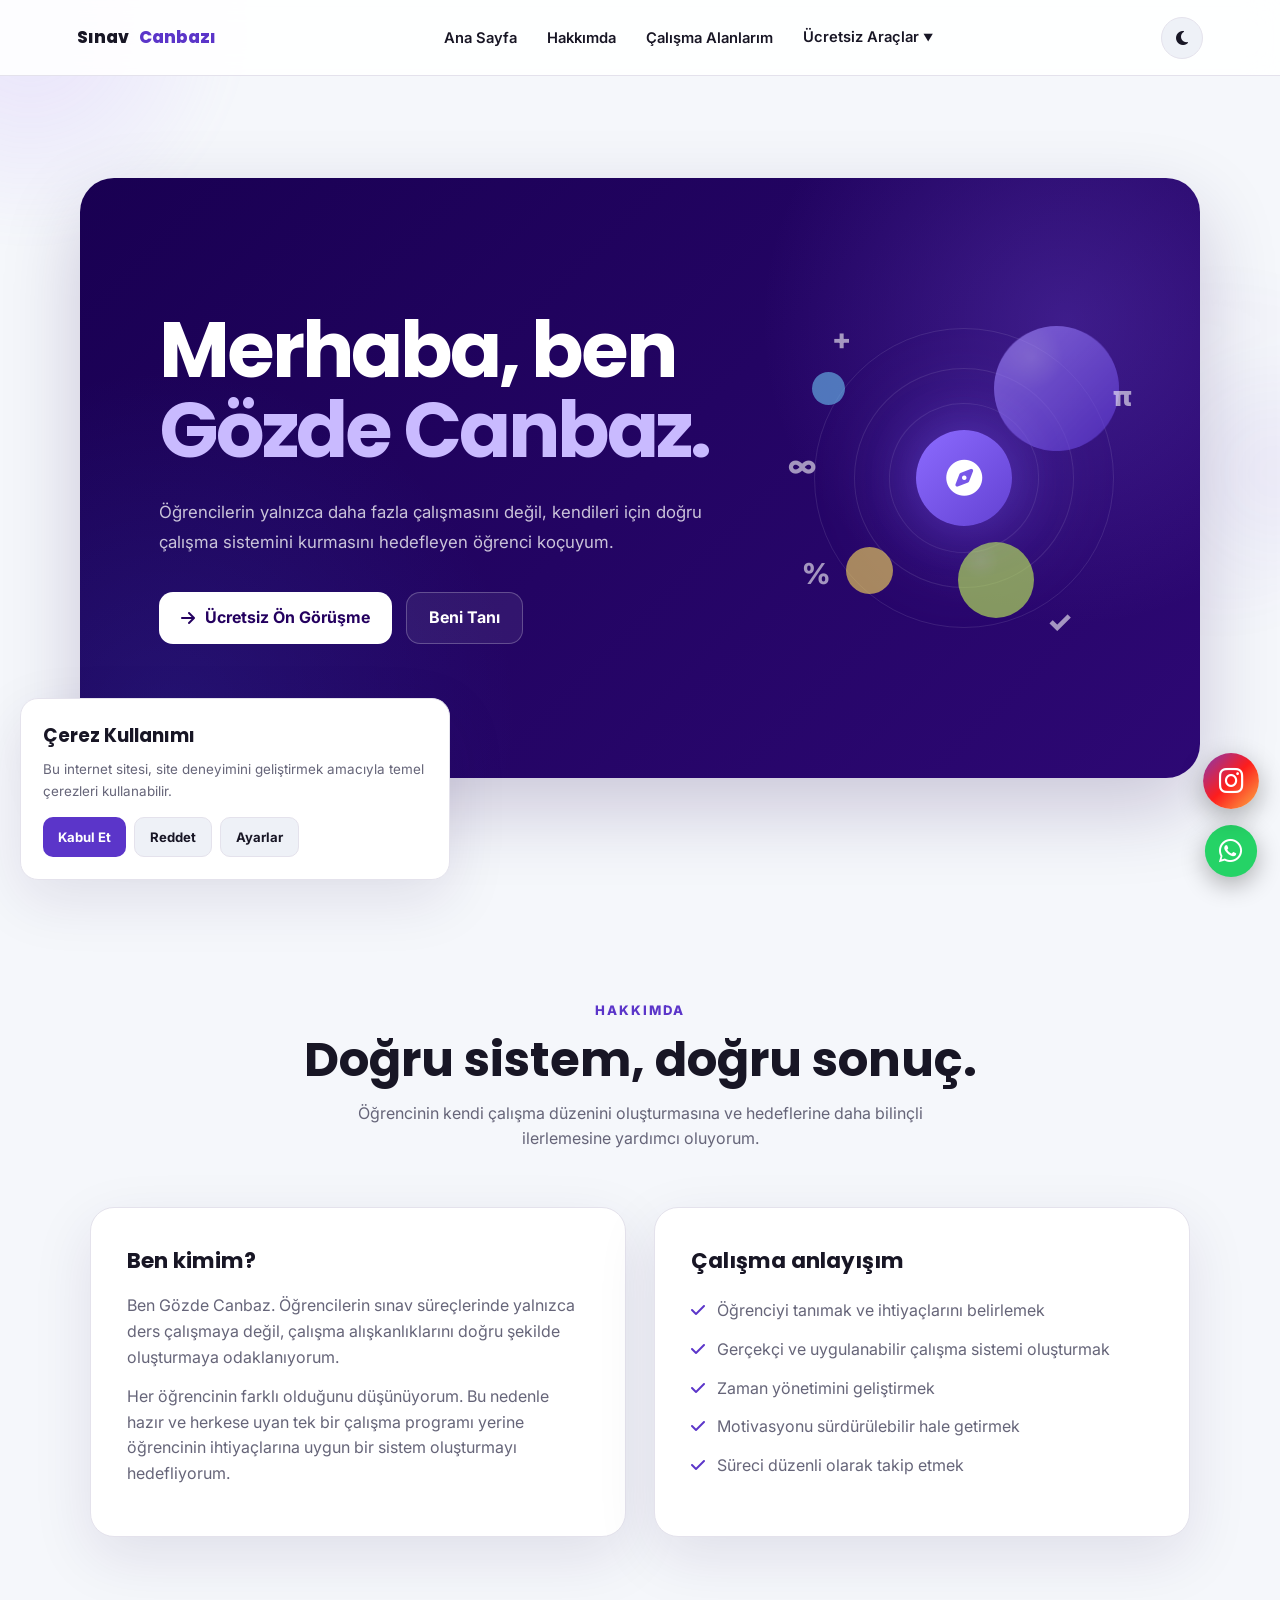
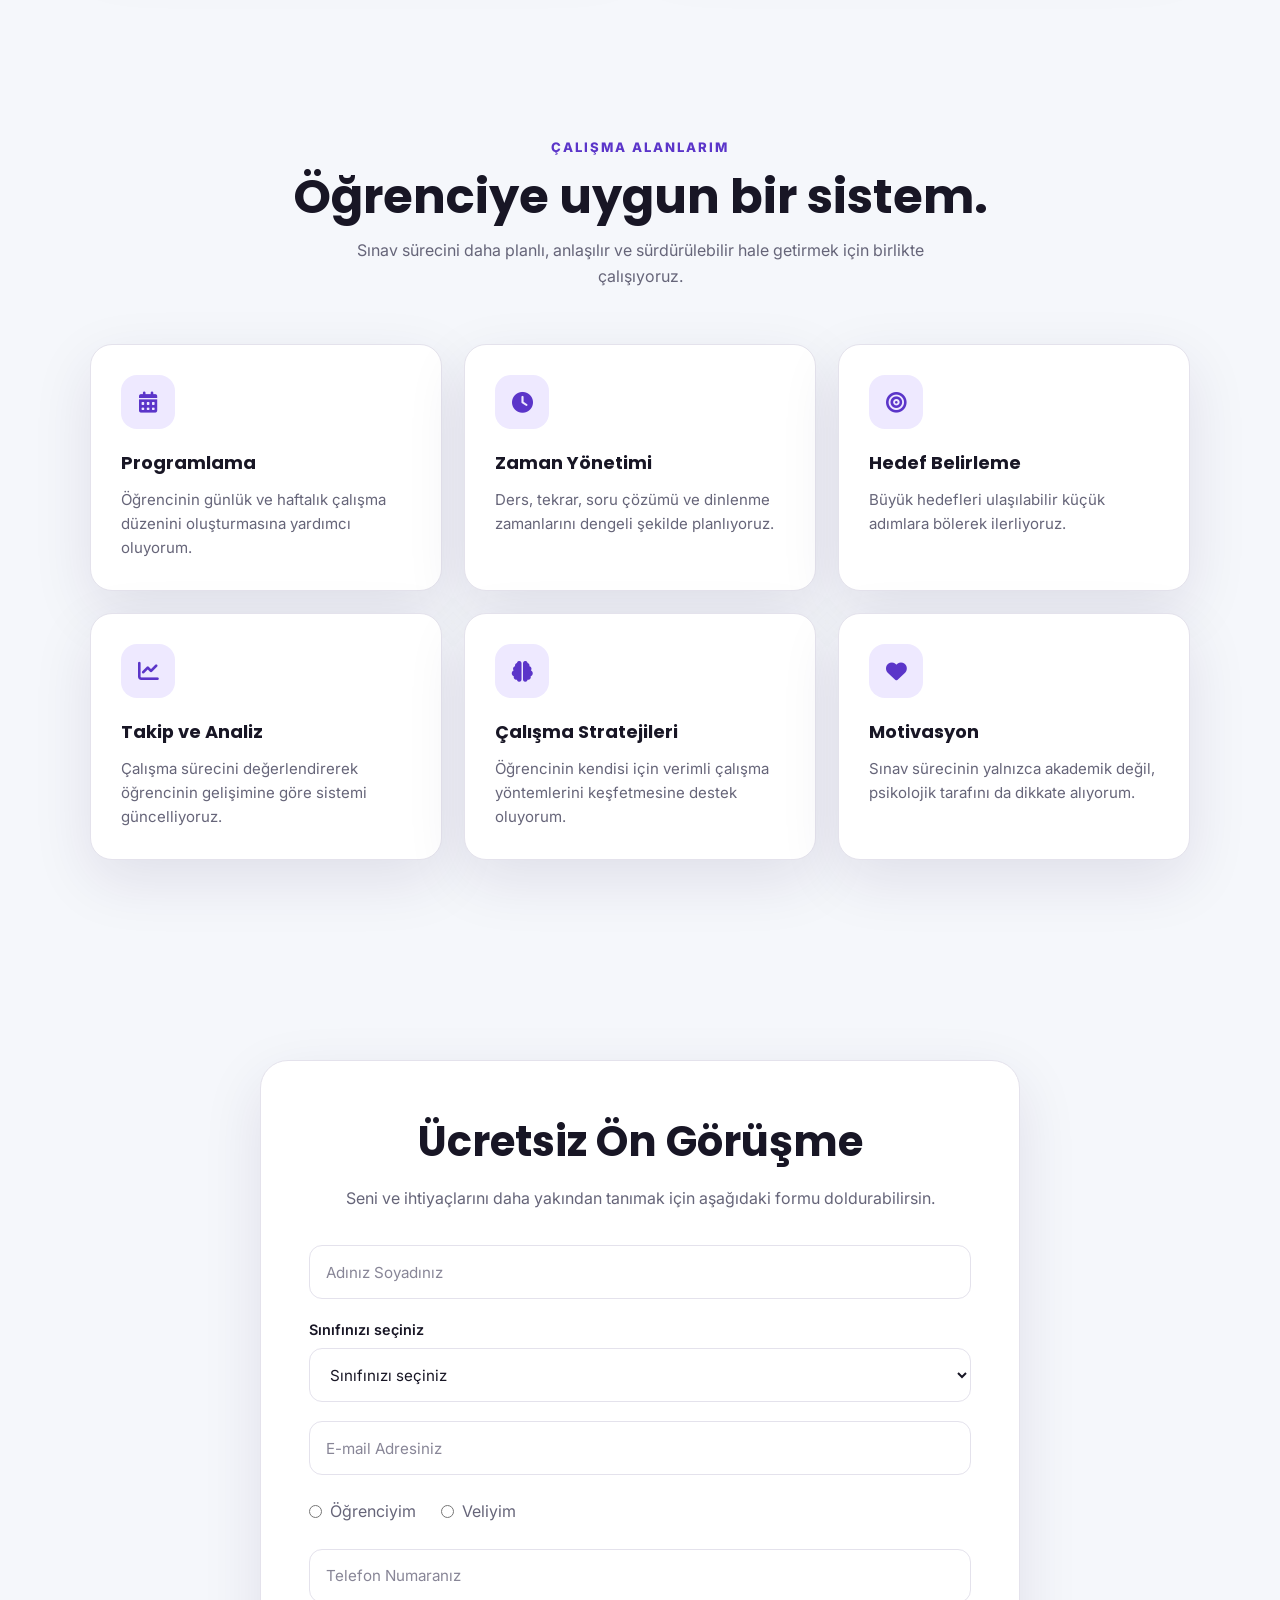
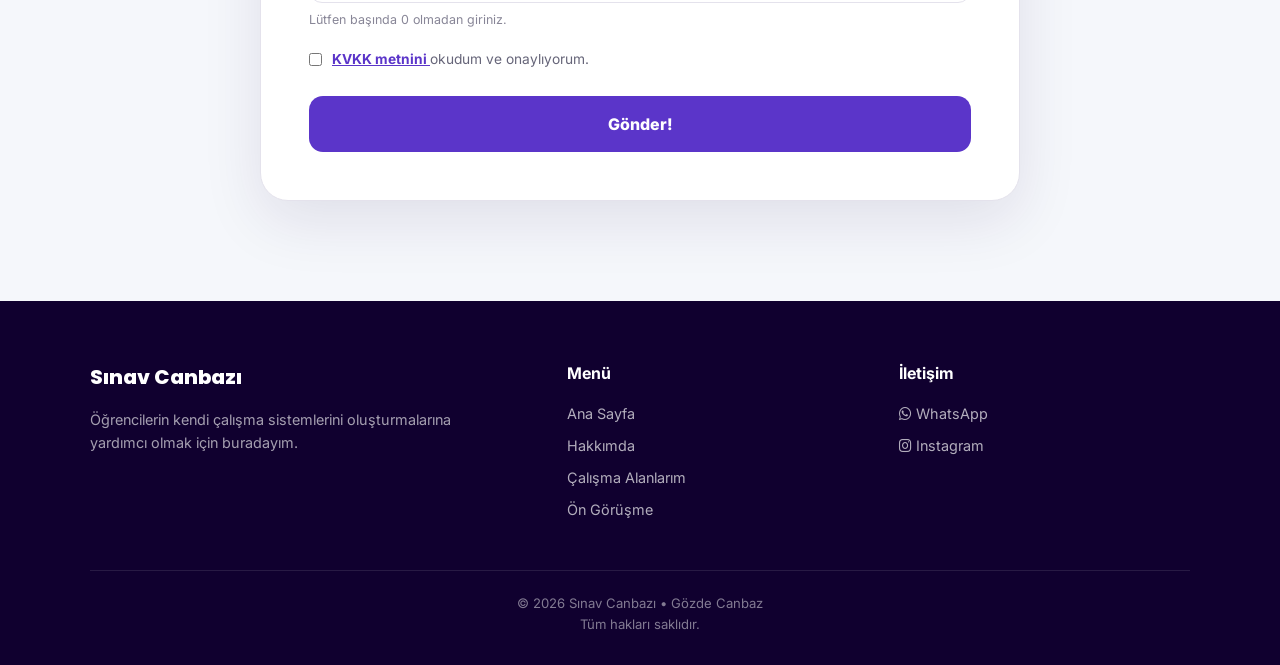
==== commit b78a6b19: "safari güncelleme" ====
--- a/index.html
+++ b/index.html
@@ -7,7 +7,7 @@
 
     <meta
         name="viewport"
-        content="width=device-width, initial-scale=1.0"
+        content="width=device-width, initial-scale=1.0, viewport-fit=cover"
     >
 
     <title>Sınav Canbazı • Gözde Canbaz</title>
@@ -2515,6 +2515,57 @@
         height: 180px;
         right: -80px;
         opacity: .6;
+    }
+}
+
+/* =========================================================
+   iPHONE / SAFARI GÜVENLİ ALAN VE HERO DÜZELTMELERİ
+   ========================================================= */
+
+@supports (padding-top: env(safe-area-inset-top)) {
+    .navbar {
+        height: calc(76px + env(safe-area-inset-top));
+        padding-top: env(safe-area-inset-top);
+    }
+
+    .hero {
+        padding-top: calc(115px + env(safe-area-inset-top));
+    }
+
+    #fixed-whatsapp {
+        bottom: calc(22px + env(safe-area-inset-bottom)) !important;
+    }
+
+    #fixed-instagram {
+        bottom: calc(92px + env(safe-area-inset-bottom)) !important;
+    }
+}
+
+@media (max-width: 650px) {
+    .hero {
+        /* Safari'de adres çubuğu açılıp kapandığında gerçek görünür alanı kullanır. */
+        min-height: 100svh;
+        min-height: 100dvh;
+        padding-top: calc(92px + env(safe-area-inset-top));
+        padding-bottom: max(35px, env(safe-area-inset-bottom));
+        align-items: flex-start;
+    }
+
+    .hero-content {
+        min-height: min(680px, calc(100dvh - 127px - env(safe-area-inset-top)));
+        min-height: min(680px, calc(100svh - 127px - env(safe-area-inset-top)));
+    }
+
+    .navbar {
+        height: calc(68px + env(safe-area-inset-top));
+    }
+
+    #fixed-whatsapp {
+        bottom: calc(15px + env(safe-area-inset-bottom)) !important;
+    }
+
+    #fixed-instagram {
+        bottom: calc(75px + env(safe-area-inset-bottom)) !important;
     }
 }
 </style>
@@ -4291,7 +4342,7 @@
     sayaciGuncelle();
 });
 </script>
-<head>
+<template hidden>
     <!-- Var olan diğer kodlar... -->
 
     <style>
@@ -4419,4 +4470,6 @@
 </body>
 </body>
 
-</html>+</template>
+</body>
+</html>
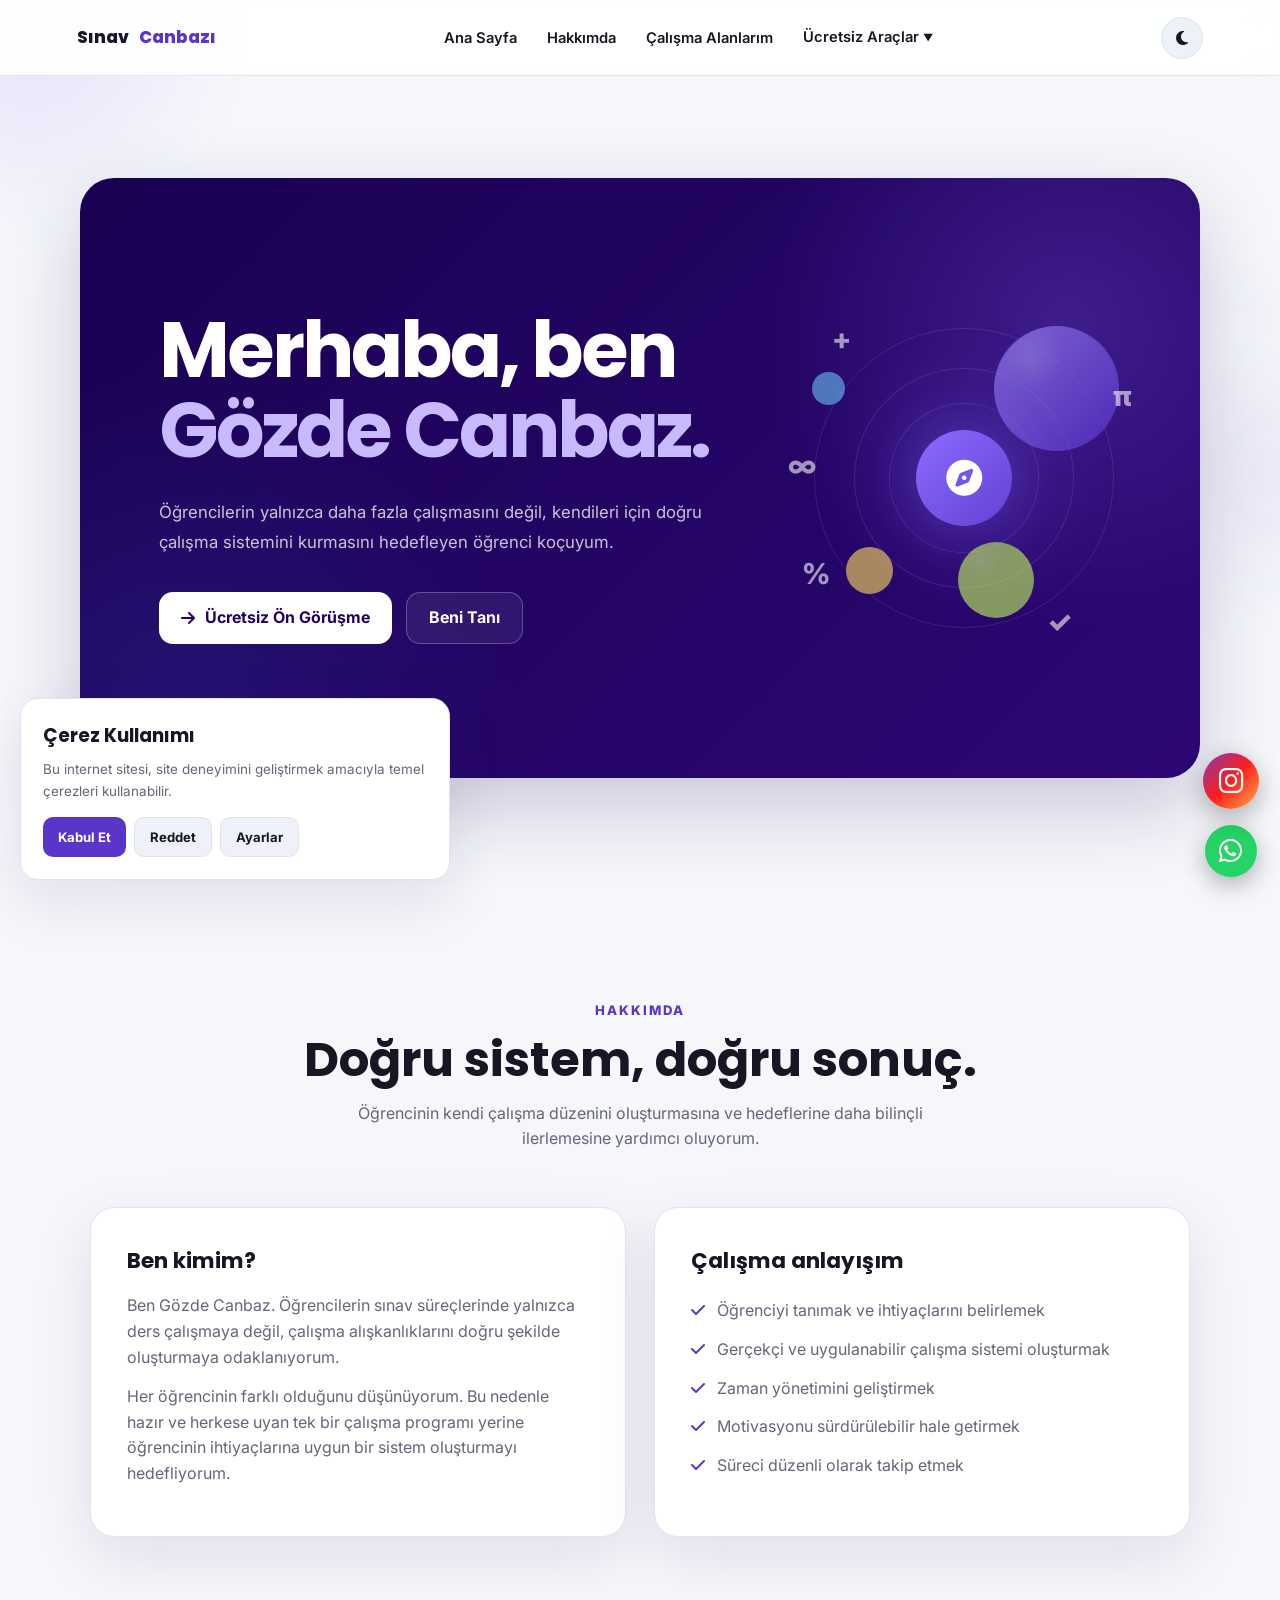
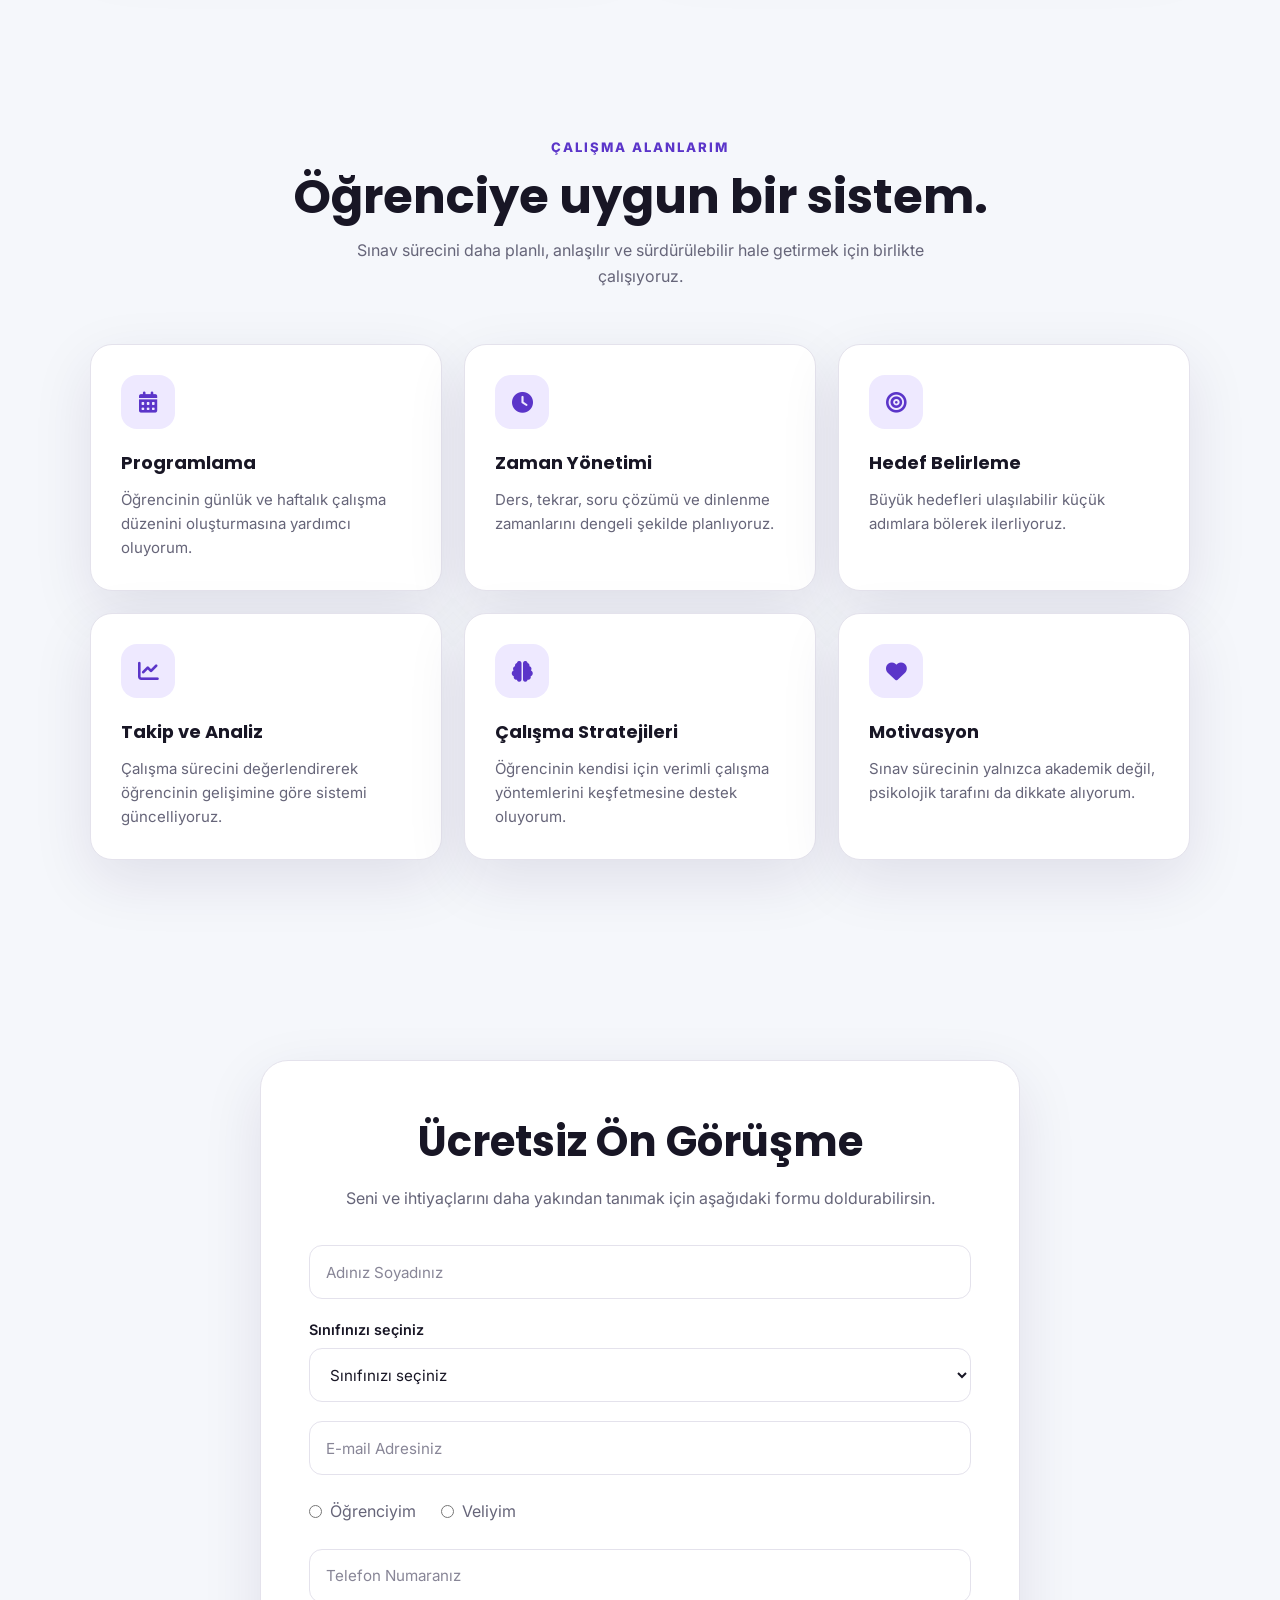
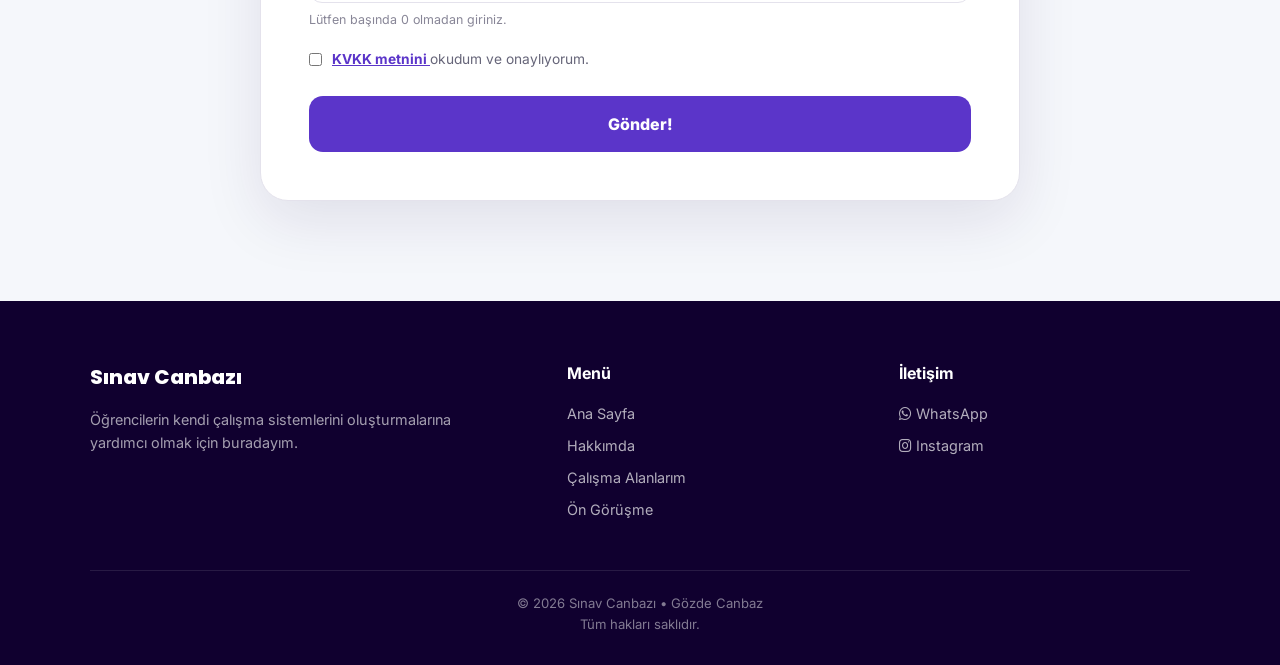
==== commit a2972425: "güncel" ====
--- a/index.html
+++ b/index.html
@@ -2566,6 +2566,164 @@
 
     #fixed-instagram {
         bottom: calc(75px + env(safe-area-inset-bottom)) !important;
+    }
+}
+
+/* =========================================================
+   MOBİL AÇILIR MENÜ
+   ========================================================= */
+
+.mobile-nav-actions,
+.mobile-menu-overlay {
+    display: none;
+}
+
+@media (max-width: 650px) {
+    .navbar {
+        padding-right: 4%;
+    }
+
+    .nav-right {
+        display: none;
+    }
+
+    .mobile-nav-actions {
+        display: flex;
+        align-items: center;
+        gap: 10px;
+    }
+
+    .mobile-call,
+    .mobile-menu-toggle,
+    .mobile-menu-close {
+        width: 48px;
+        height: 48px;
+        display: inline-flex;
+        align-items: center;
+        justify-content: center;
+        border: 1px solid var(--border);
+        border-radius: 15px;
+        cursor: pointer;
+    }
+
+    .mobile-call {
+        background: var(--primary);
+        color: #ffffff;
+        box-shadow: 0 8px 20px rgba(91, 53, 201, .25);
+    }
+
+    .mobile-menu-toggle,
+    .mobile-menu-close {
+        background: var(--bg-card);
+        color: var(--text-main);
+        font-size: 1.3rem;
+    }
+
+    .mobile-menu-overlay {
+        position: fixed;
+        inset: 0;
+        z-index: 20000;
+        background: rgba(15, 9, 35, .46);
+        backdrop-filter: blur(5px);
+        -webkit-backdrop-filter: blur(5px);
+        opacity: 0;
+        pointer-events: none;
+        transition: opacity .28s ease;
+    }
+
+    .mobile-menu-overlay.is-open {
+        opacity: 1;
+        pointer-events: auto;
+    }
+
+    .mobile-menu-panel {
+        position: absolute;
+        top: 0;
+        right: 0;
+        width: min(88vw, 380px);
+        height: 100%;
+        min-height: 100dvh;
+        padding: calc(24px + env(safe-area-inset-top)) 22px calc(28px + env(safe-area-inset-bottom));
+        overflow-y: auto;
+        background: var(--bg-card);
+        box-shadow: -18px 0 55px rgba(15, 5, 45, .18);
+        transform: translateX(100%);
+        transition: transform .32s ease;
+    }
+
+    .mobile-menu-overlay.is-open .mobile-menu-panel {
+        transform: translateX(0);
+    }
+
+    .mobile-menu-top {
+        display: flex;
+        align-items: center;
+        justify-content: space-between;
+        margin-bottom: 30px;
+    }
+
+    .mobile-menu-eyebrow {
+        color: var(--primary);
+        font-size: .75rem;
+        font-weight: 800;
+        letter-spacing: 2px;
+    }
+
+    .mobile-menu-brand {
+        font-family: "Poppins", sans-serif;
+        font-size: 1.35rem;
+        font-weight: 800;
+        color: var(--text-main);
+        margin-bottom: 8px;
+    }
+
+    .mobile-menu-brand span {
+        color: var(--primary);
+    }
+
+    .mobile-menu-description {
+        color: var(--text-secondary);
+        margin-bottom: 28px;
+    }
+
+    .mobile-menu-links {
+        display: grid;
+        gap: 12px;
+        list-style: none;
+    }
+
+    .mobile-menu-links a,
+    .mobile-theme-button {
+        width: 100%;
+        min-height: 60px;
+        display: flex;
+        align-items: center;
+        gap: 15px;
+        padding: 0 17px;
+        border: 1px solid var(--border);
+        border-radius: 17px;
+        background: var(--bg-main);
+        color: var(--text-main);
+        font-weight: 700;
+    }
+
+    .mobile-menu-links i,
+    .mobile-theme-button i {
+        width: 28px;
+        color: var(--primary);
+        text-align: center;
+    }
+
+    .mobile-theme-button {
+        margin-top: 20px;
+        font-family: inherit;
+        font-size: 1rem;
+        cursor: pointer;
+        text-align: left;
+    }
+
+    body.mobile-menu-open {
+        overflow: hidden;
     }
 }
 </style>
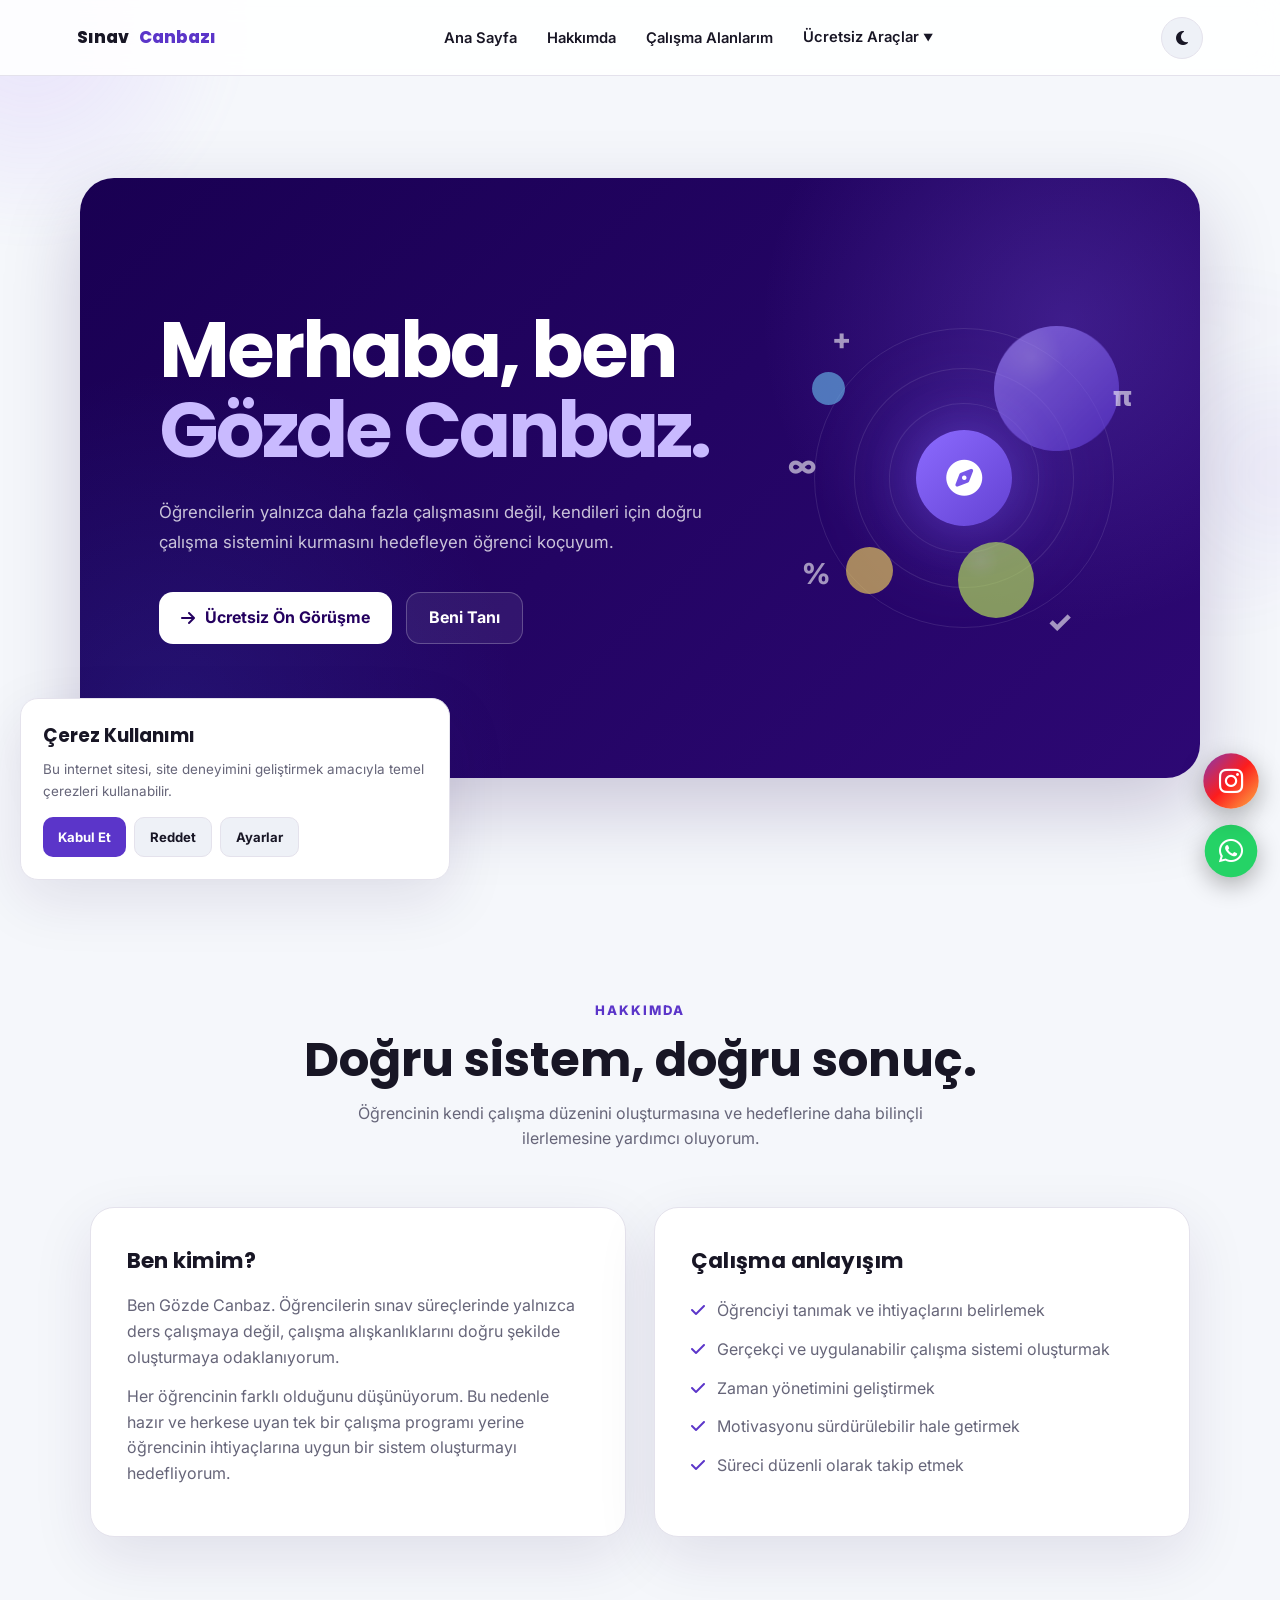
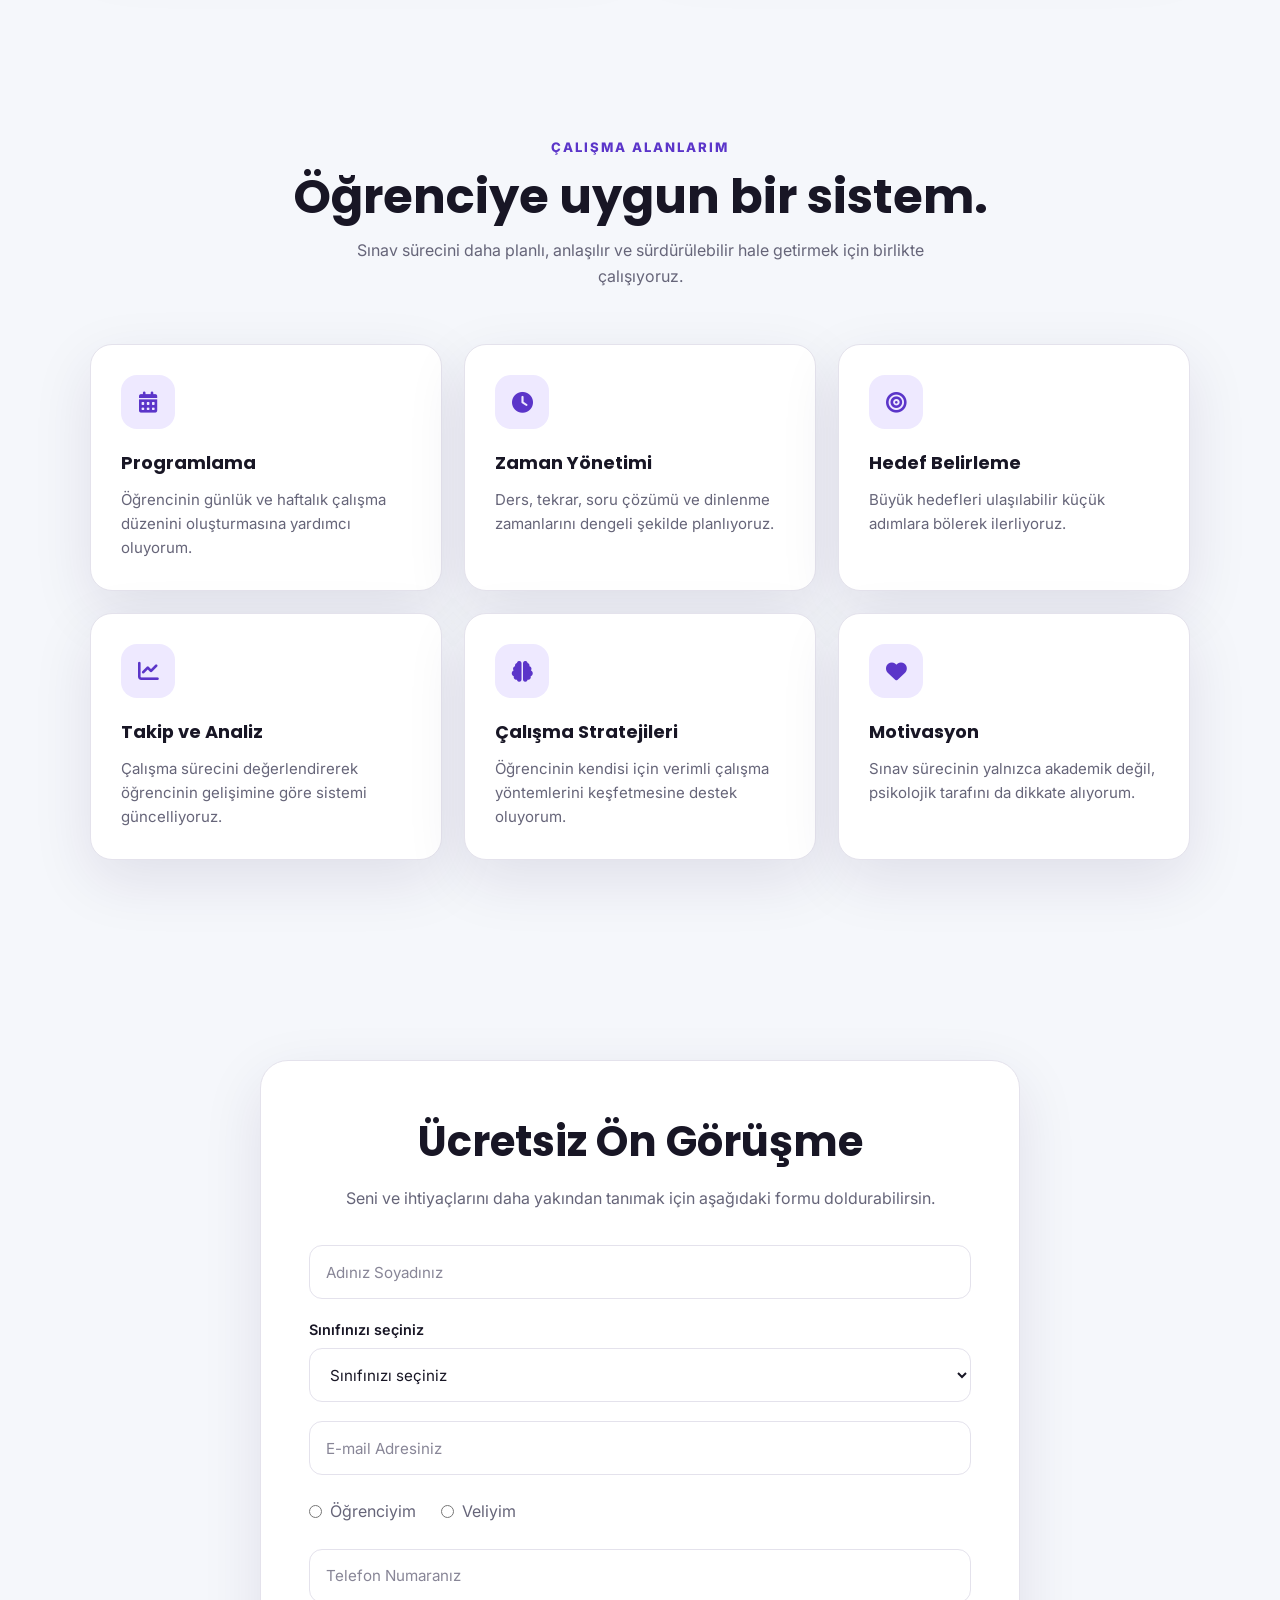
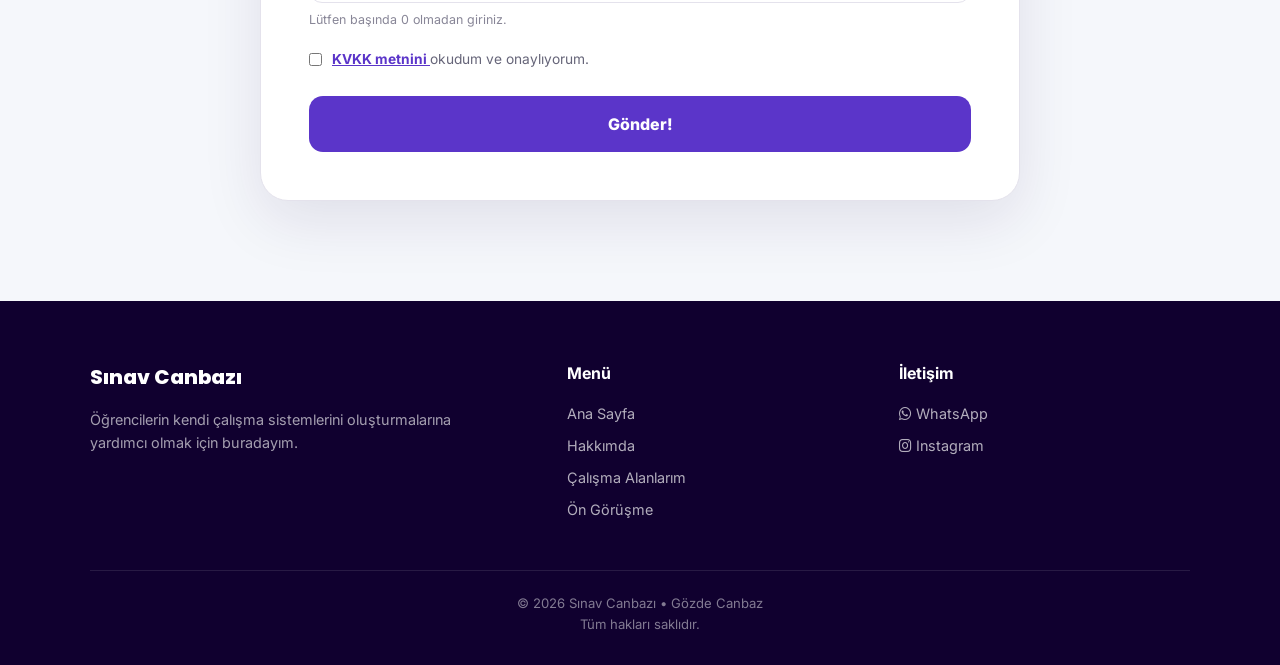
==== commit dc284a88: "güncelle" ====
--- a/index.html
+++ b/index.html
@@ -2831,7 +2831,107 @@
 
     </div>
 
+    <div class="mobile-nav-actions">
+        <a
+            class="mobile-call"
+            href="tel:+905054421704"
+            aria-label="Telefon ile ara"
+        >
+            <i class="fa-solid fa-phone"></i>
+        </a>
+
+        <button
+            class="mobile-menu-toggle"
+            type="button"
+            aria-label="Menüyü aç"
+            aria-expanded="false"
+            aria-controls="mobile-menu"
+        >
+            <i class="fa-solid fa-bars"></i>
+        </button>
+    </div>
+
 </header>
+
+<div
+    id="mobile-menu"
+    class="mobile-menu-overlay"
+    aria-hidden="true"
+>
+    <aside class="mobile-menu-panel" aria-label="Mobil menü">
+        <div class="mobile-menu-top">
+            <span class="mobile-menu-eyebrow">MENÜ</span>
+            <button class="mobile-menu-close" type="button" aria-label="Menüyü kapat">
+                <i class="fa-solid fa-xmark"></i>
+            </button>
+        </div>
+
+        <div class="mobile-menu-brand">Sınav <span>Canbazı</span></div>
+        <p class="mobile-menu-description">Hedefine doğru planla, istikrarlı ilerle.</p>
+
+        <ul class="mobile-menu-links">
+            <li><a href="#anasayfa"><i class="fa-solid fa-house"></i> Ana Sayfa</a></li>
+            <li><a href="#hakkimda"><i class="fa-solid fa-user"></i> Hakkımda</a></li>
+            <li><a href="#yetenekler"><i class="fa-solid fa-graduation-cap"></i> Çalışma Alanlarım</a></li>
+            <li><a href="#on-gorusme"><i class="fa-solid fa-phone"></i> Ücretsiz Ön Görüşme</a></li>
+            <li><a href="sayac.html"><i class="fa-solid fa-stopwatch"></i> Süre Tut</a></li>
+            <li><a href="yks-hesaplama.html"><i class="fa-solid fa-calculator"></i> YKS Puan Hesaplama</a></li>
+        </ul>
+
+        <button class="mobile-theme-button" type="button">
+            <i class="fa-solid fa-moon"></i> Koyu temayı değiştir
+        </button>
+    </aside>
+</div>
+
+<script>
+    (function () {
+        const menu = document.getElementById("mobile-menu");
+        const openButton = document.querySelector(".mobile-menu-toggle");
+        const closeButton = document.querySelector(".mobile-menu-close");
+        const menuLinks = document.querySelectorAll(".mobile-menu-links a");
+        const mobileThemeButton = document.querySelector(".mobile-theme-button");
+
+        if (!menu || !openButton || !closeButton) return;
+
+        function closeMobileMenu() {
+            menu.classList.remove("is-open");
+            menu.setAttribute("aria-hidden", "true");
+            openButton.setAttribute("aria-expanded", "false");
+            document.body.classList.remove("mobile-menu-open");
+        }
+
+        function openMobileMenu() {
+            menu.classList.add("is-open");
+            menu.setAttribute("aria-hidden", "false");
+            openButton.setAttribute("aria-expanded", "true");
+            document.body.classList.add("mobile-menu-open");
+            closeButton.focus();
+        }
+
+        openButton.addEventListener("click", openMobileMenu);
+        closeButton.addEventListener("click", closeMobileMenu);
+
+        menu.addEventListener("click", function (event) {
+            if (event.target === menu) closeMobileMenu();
+        });
+
+        menuLinks.forEach(function (link) {
+            link.addEventListener("click", closeMobileMenu);
+        });
+
+        document.addEventListener("keydown", function (event) {
+            if (event.key === "Escape") closeMobileMenu();
+        });
+
+        if (mobileThemeButton) {
+            mobileThemeButton.addEventListener("click", function () {
+                const themeButton = document.getElementById("theme-toggle");
+                if (themeButton) themeButton.click();
+            });
+        }
+    })();
+</script>
 
 
 <!-- =====================================================
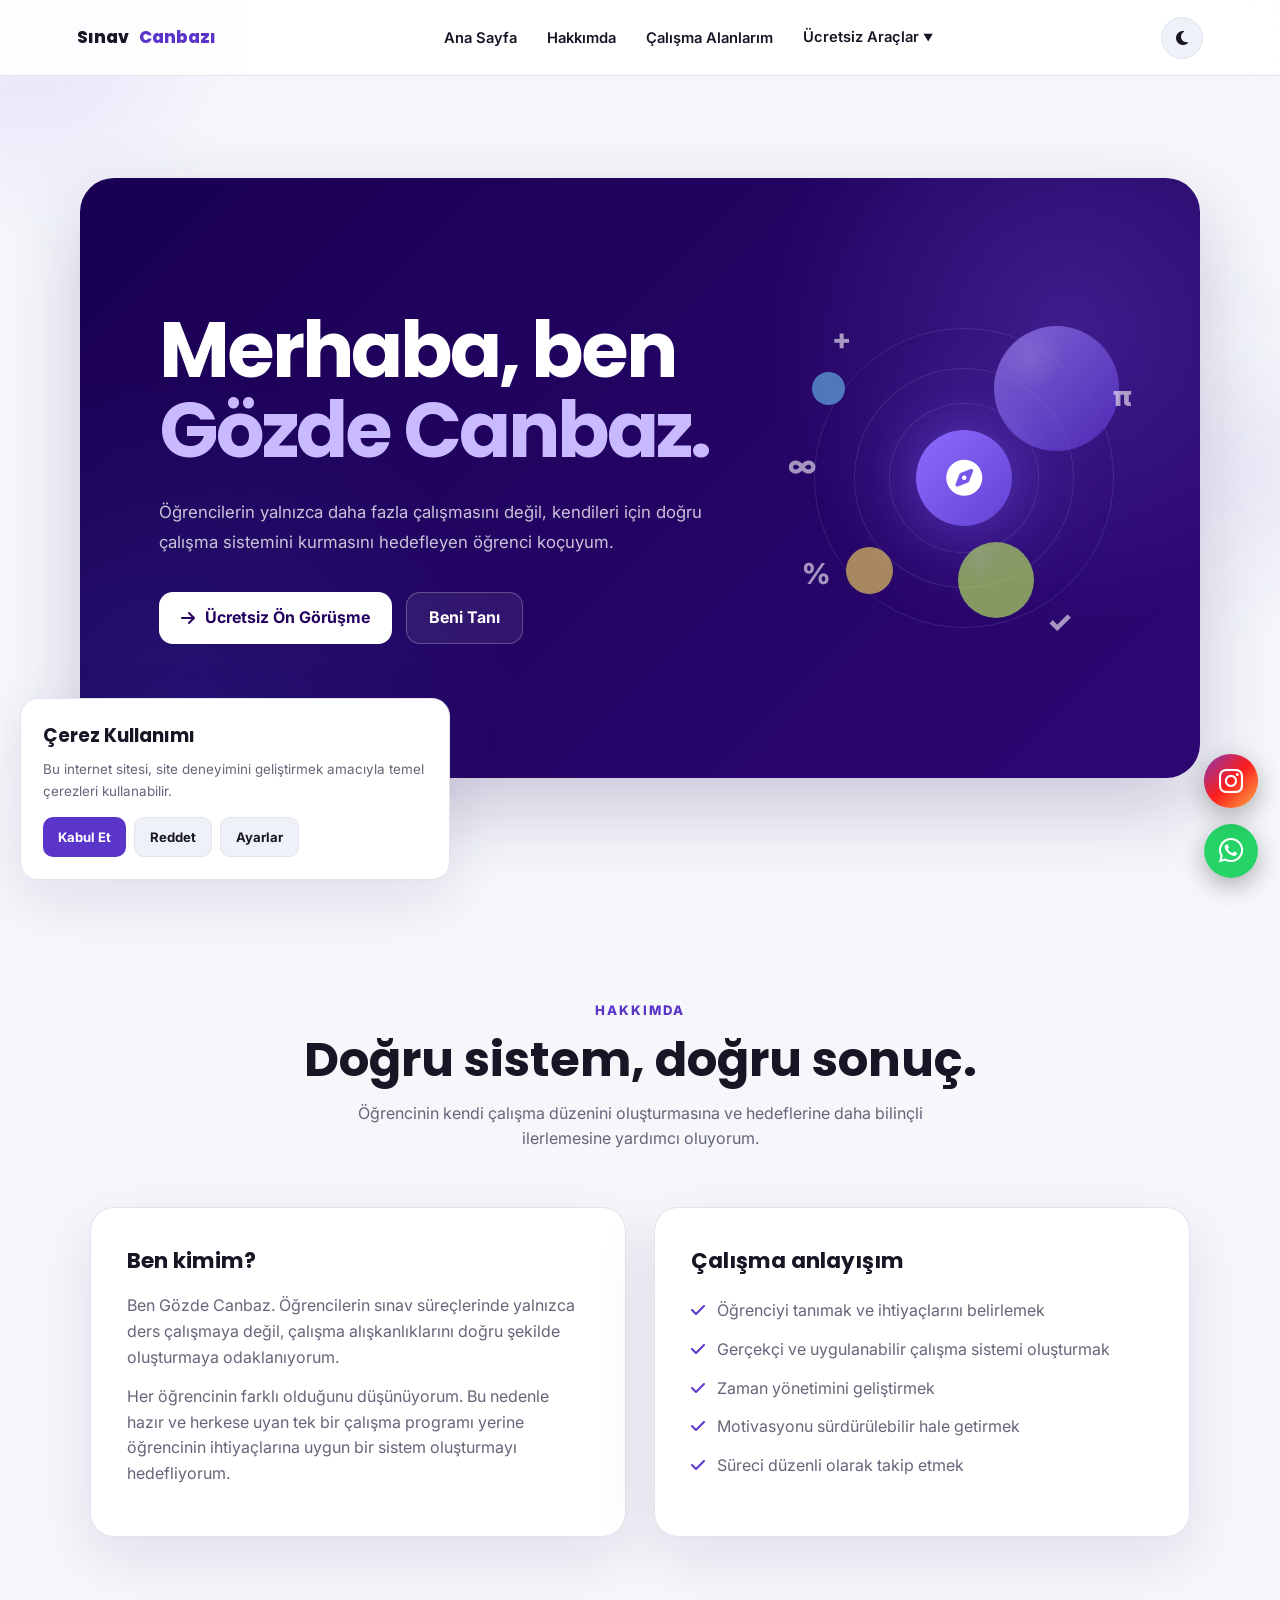
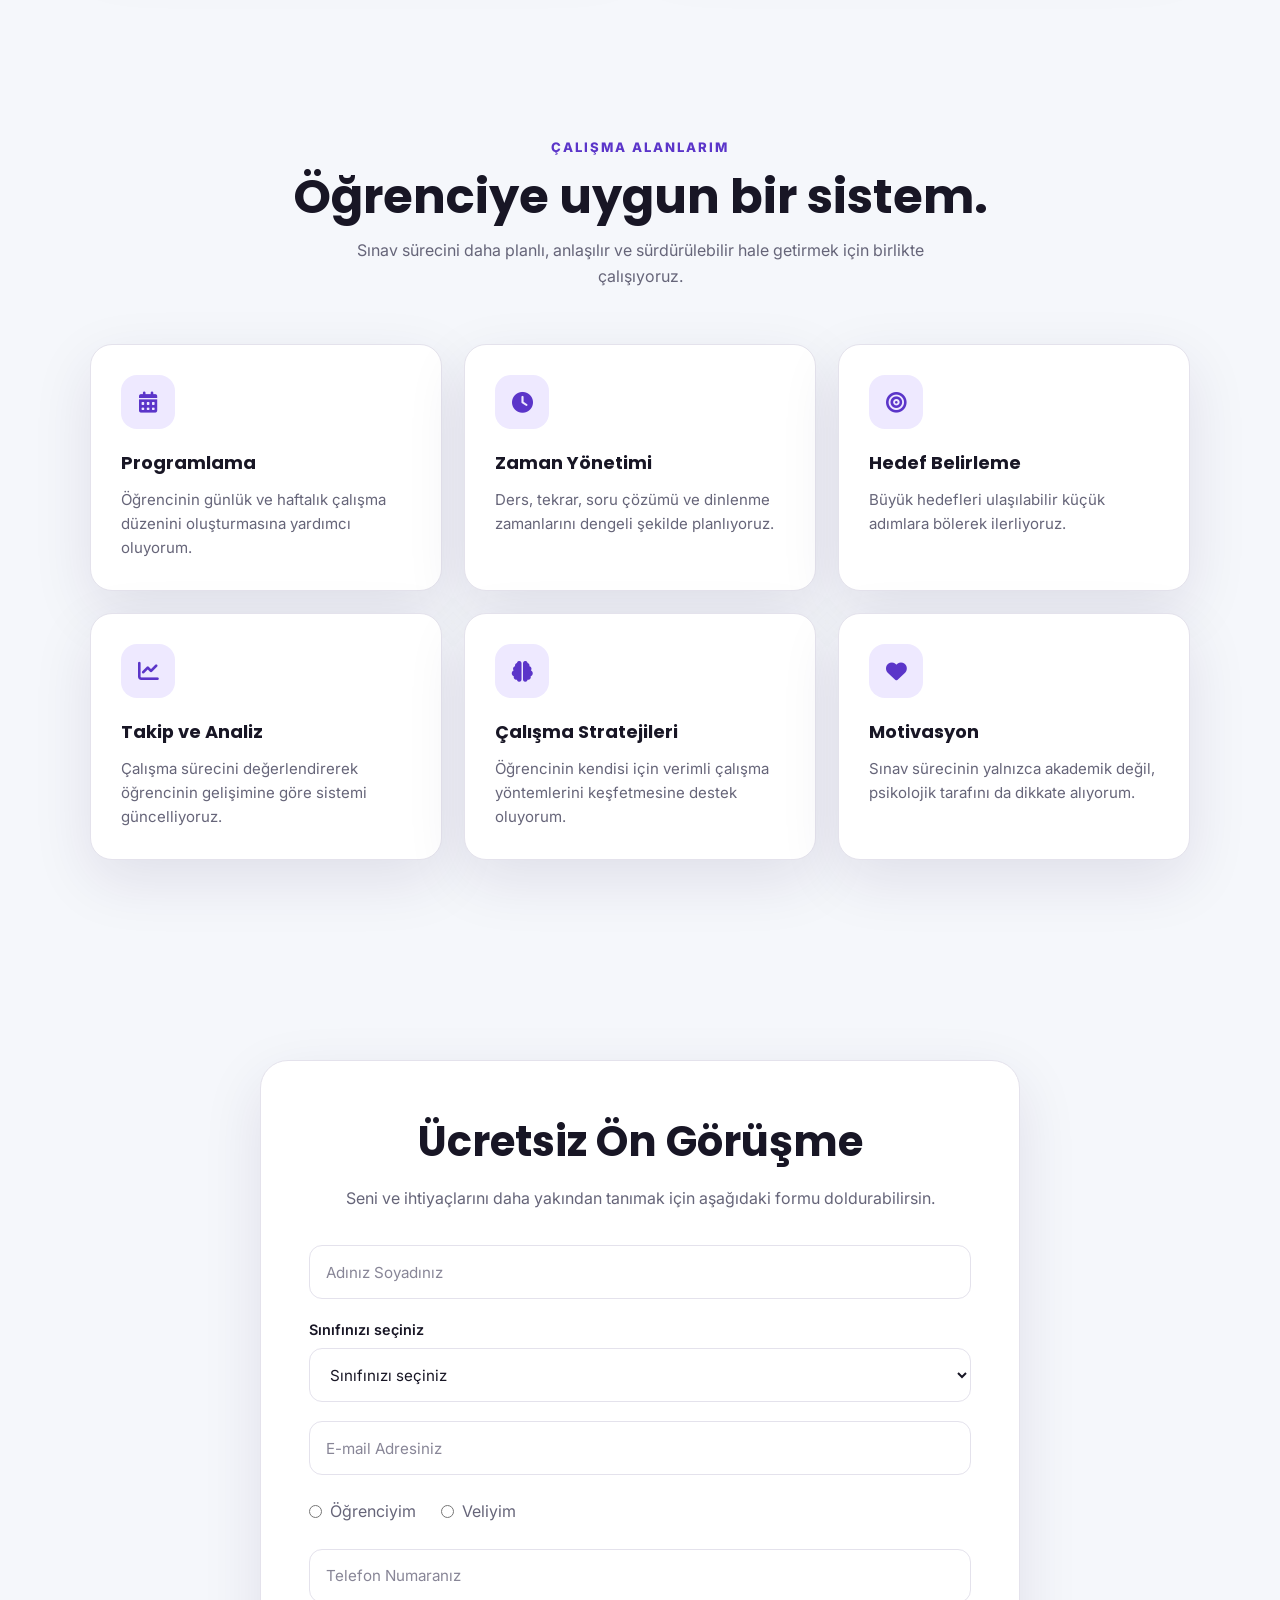
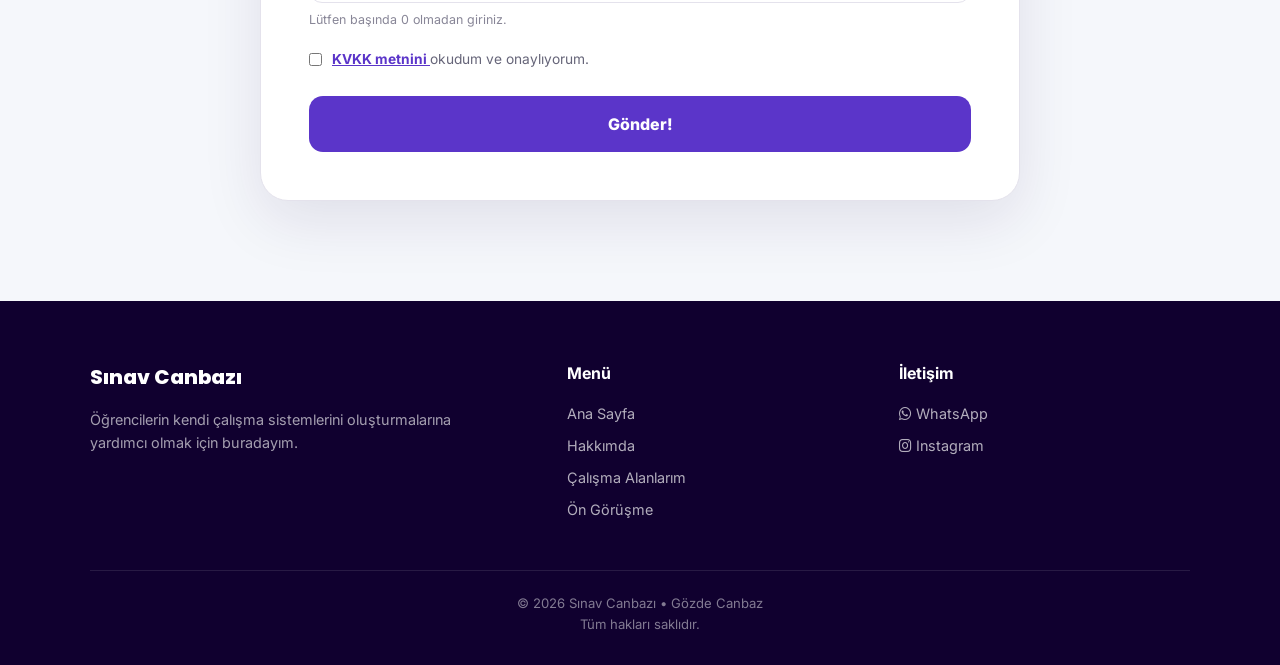
==== commit e8887e53: "deneme" ====
--- a/index.html
+++ b/index.html
@@ -2834,8 +2834,8 @@
     <div class="mobile-nav-actions">
         <a
             class="mobile-call"
-            href="tel:+905054421704"
-            aria-label="Telefon ile ara"
+            href="#on-gorusme"
+            aria-label="Ücretsiz ön görüşme formuna git"
         >
             <i class="fa-solid fa-phone"></i>
         </a>
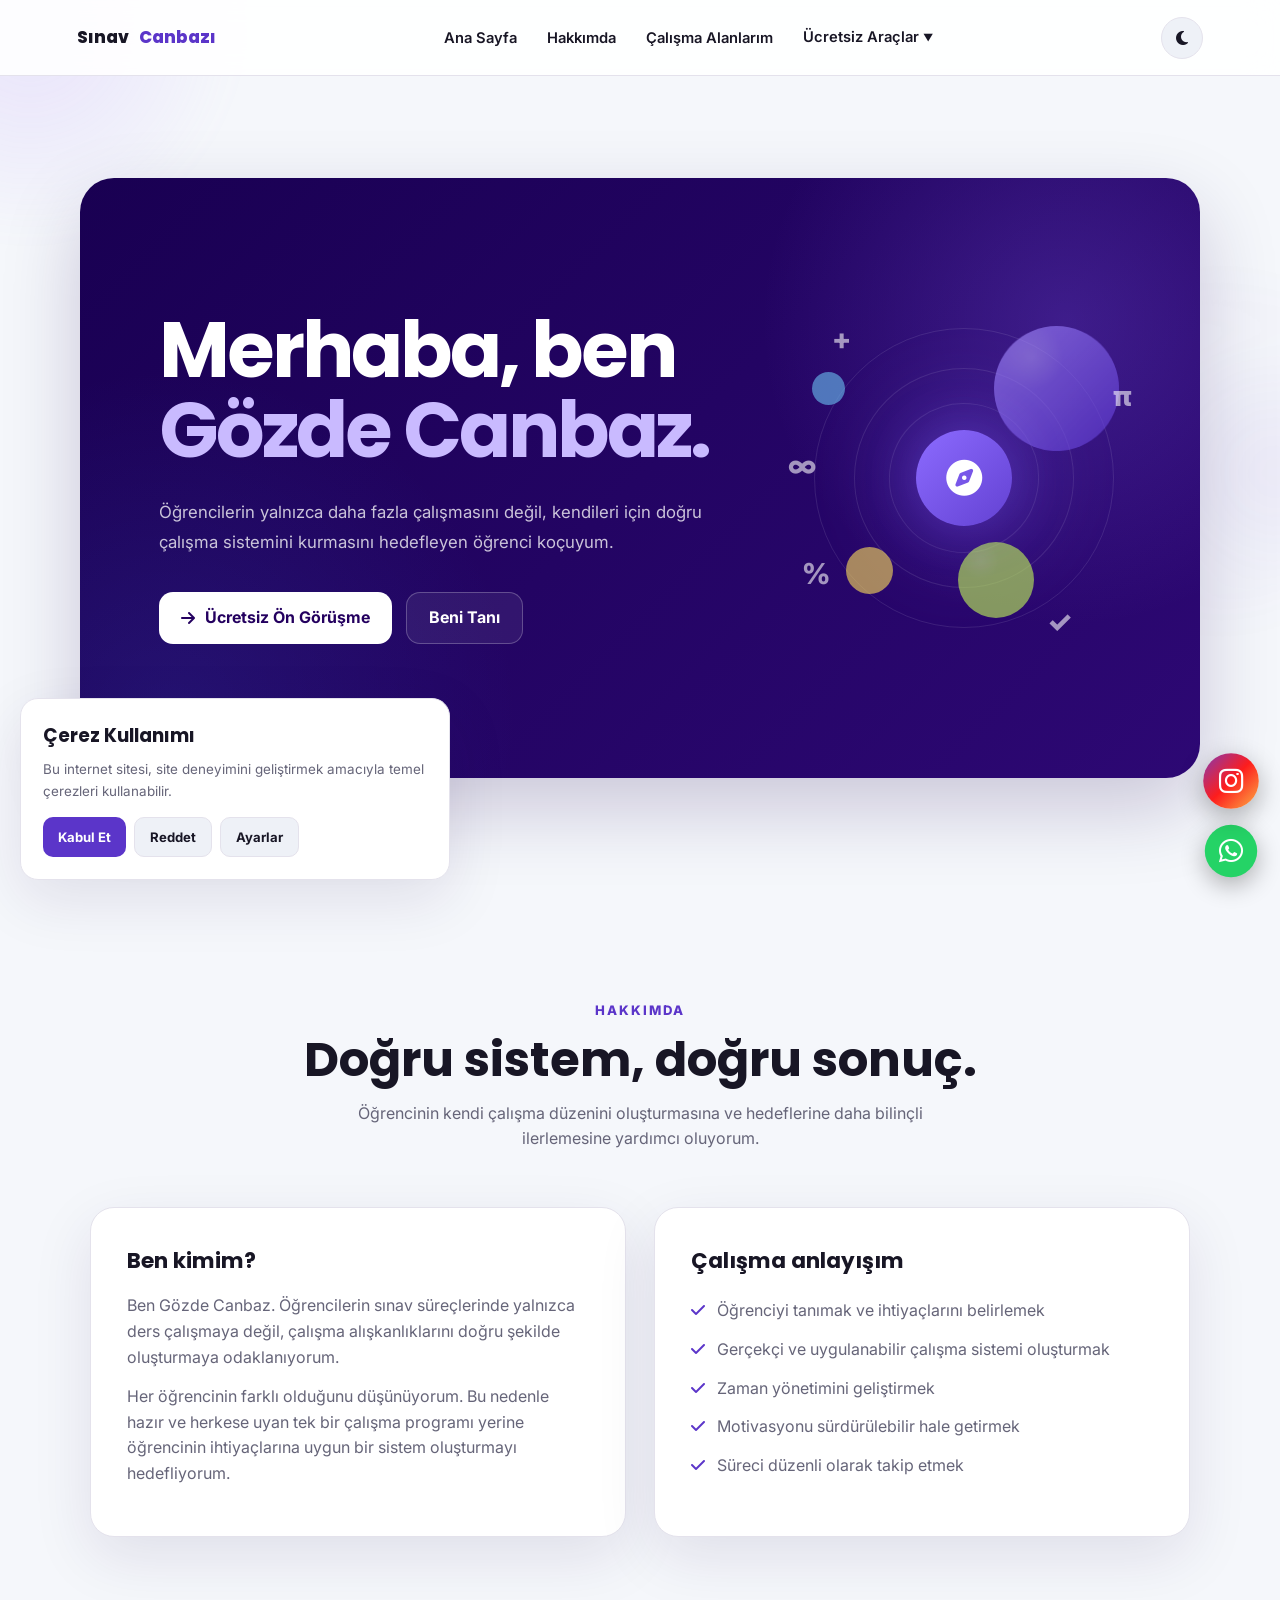
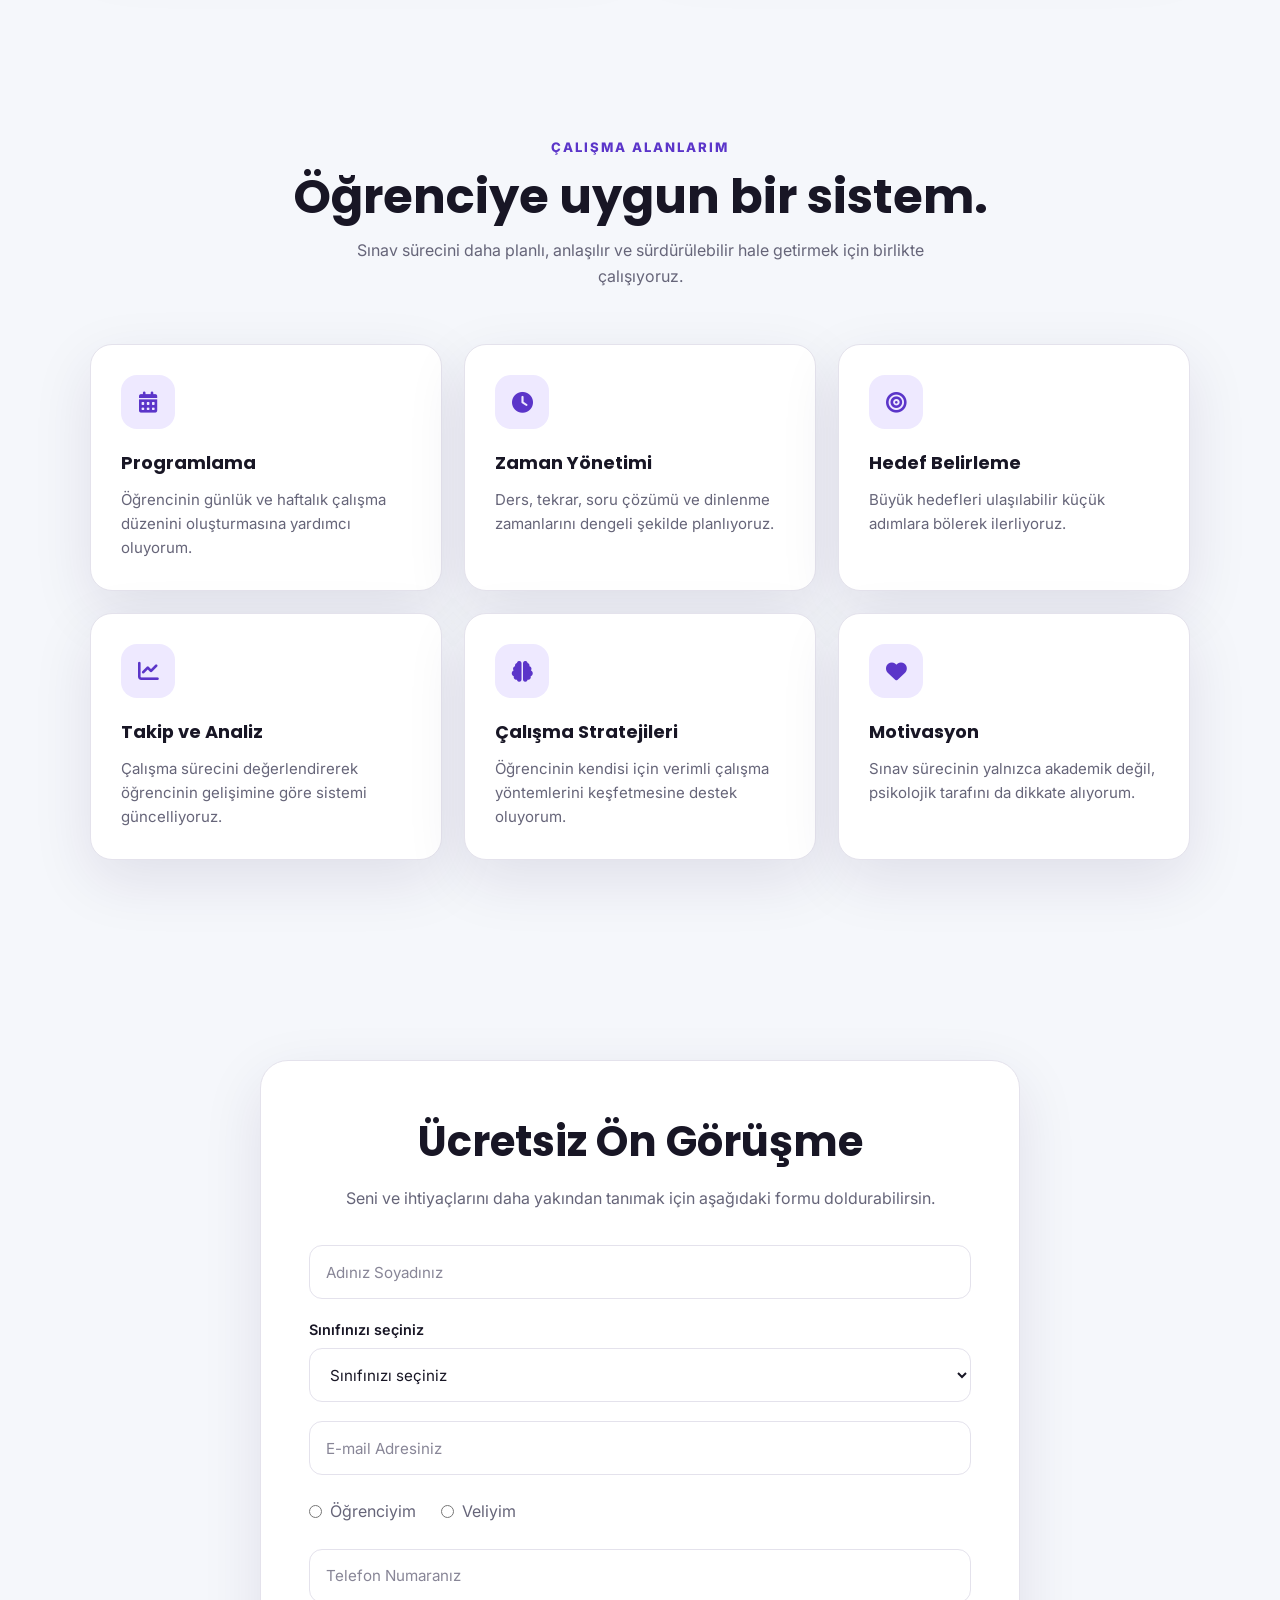
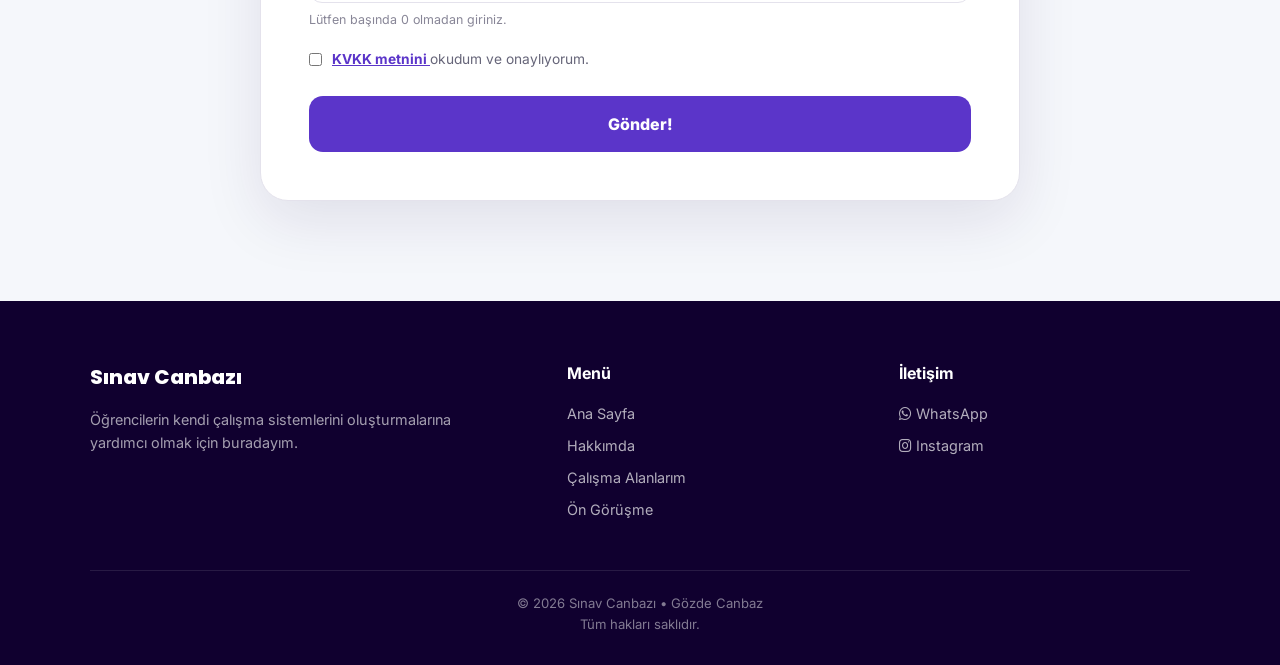
==== commit dbba9ac5: "sas" ====
--- a/index.html
+++ b/index.html
@@ -2724,6 +2724,11 @@
 
     body.mobile-menu-open {
         overflow: hidden;
+    }
+}
+@media (max-width: 650px) {
+    .mobile-menu-overlay {
+        display: block;
     }
 }
 </style>
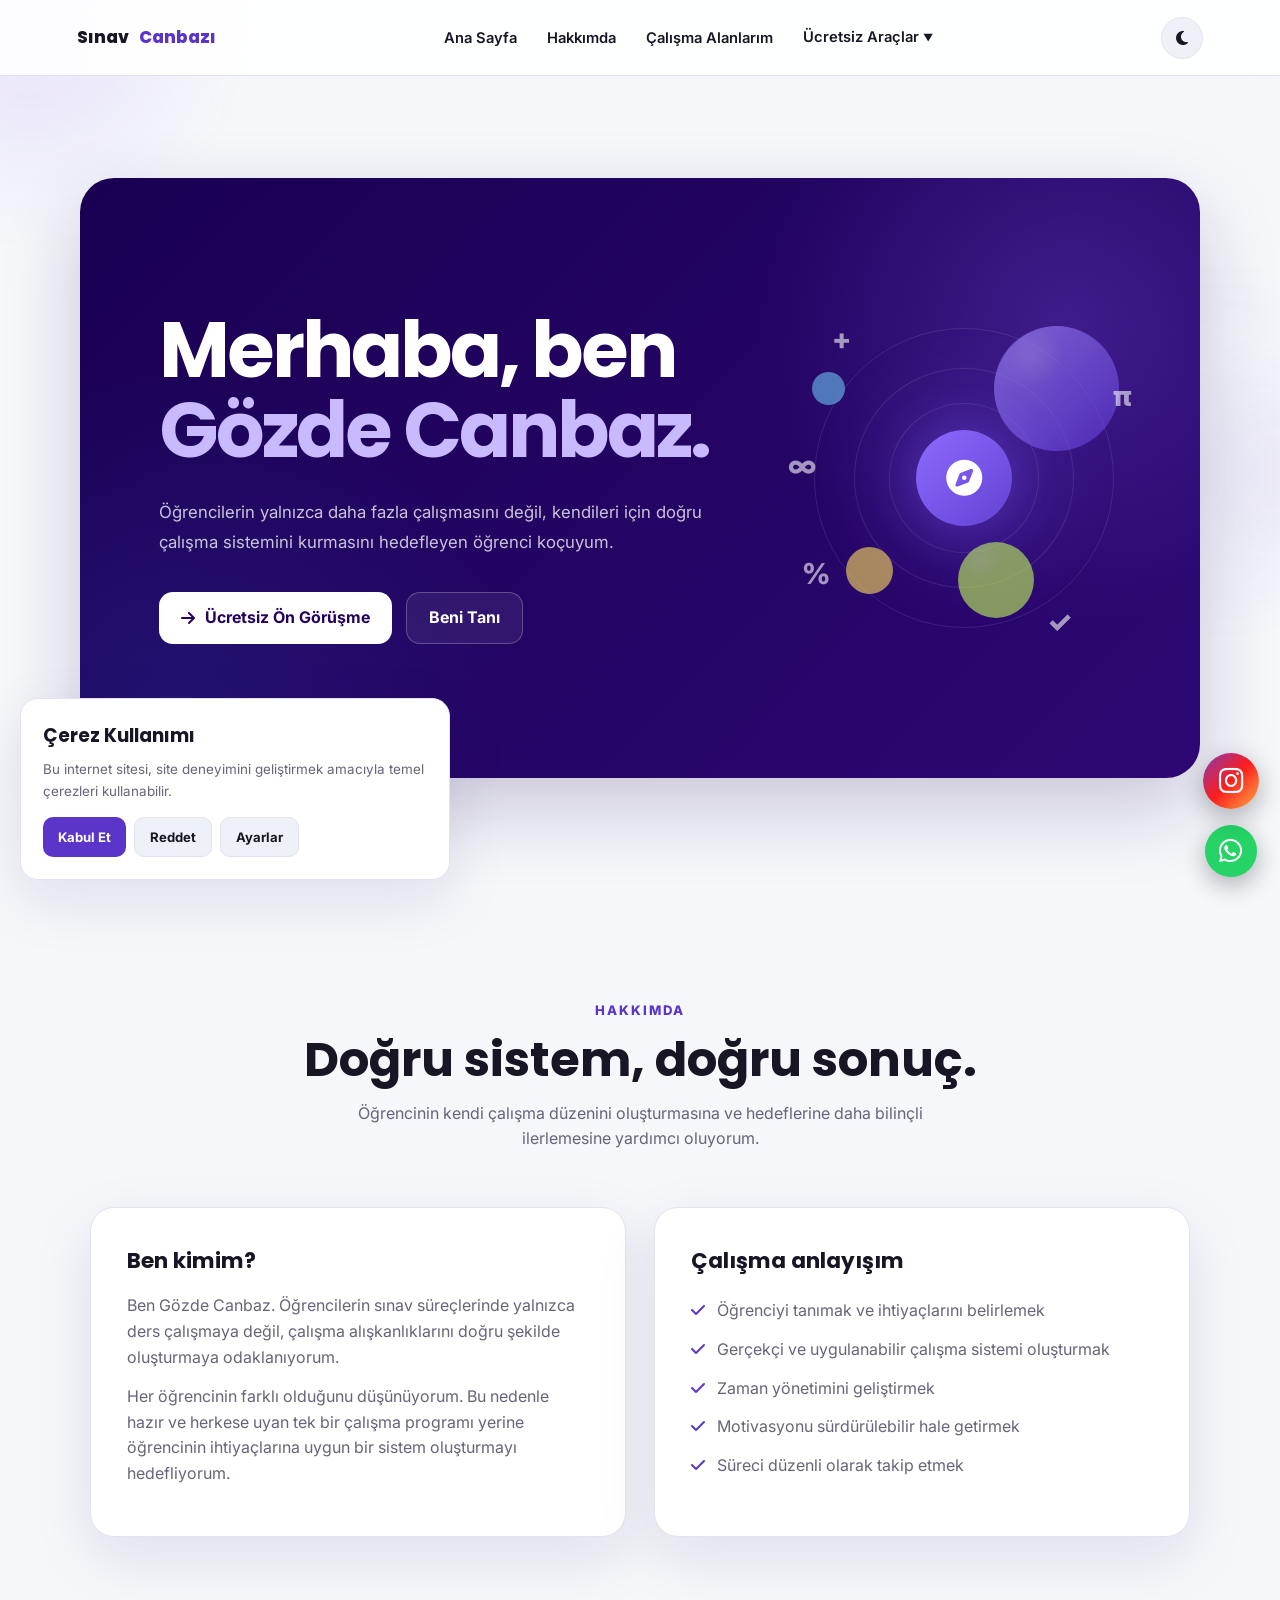
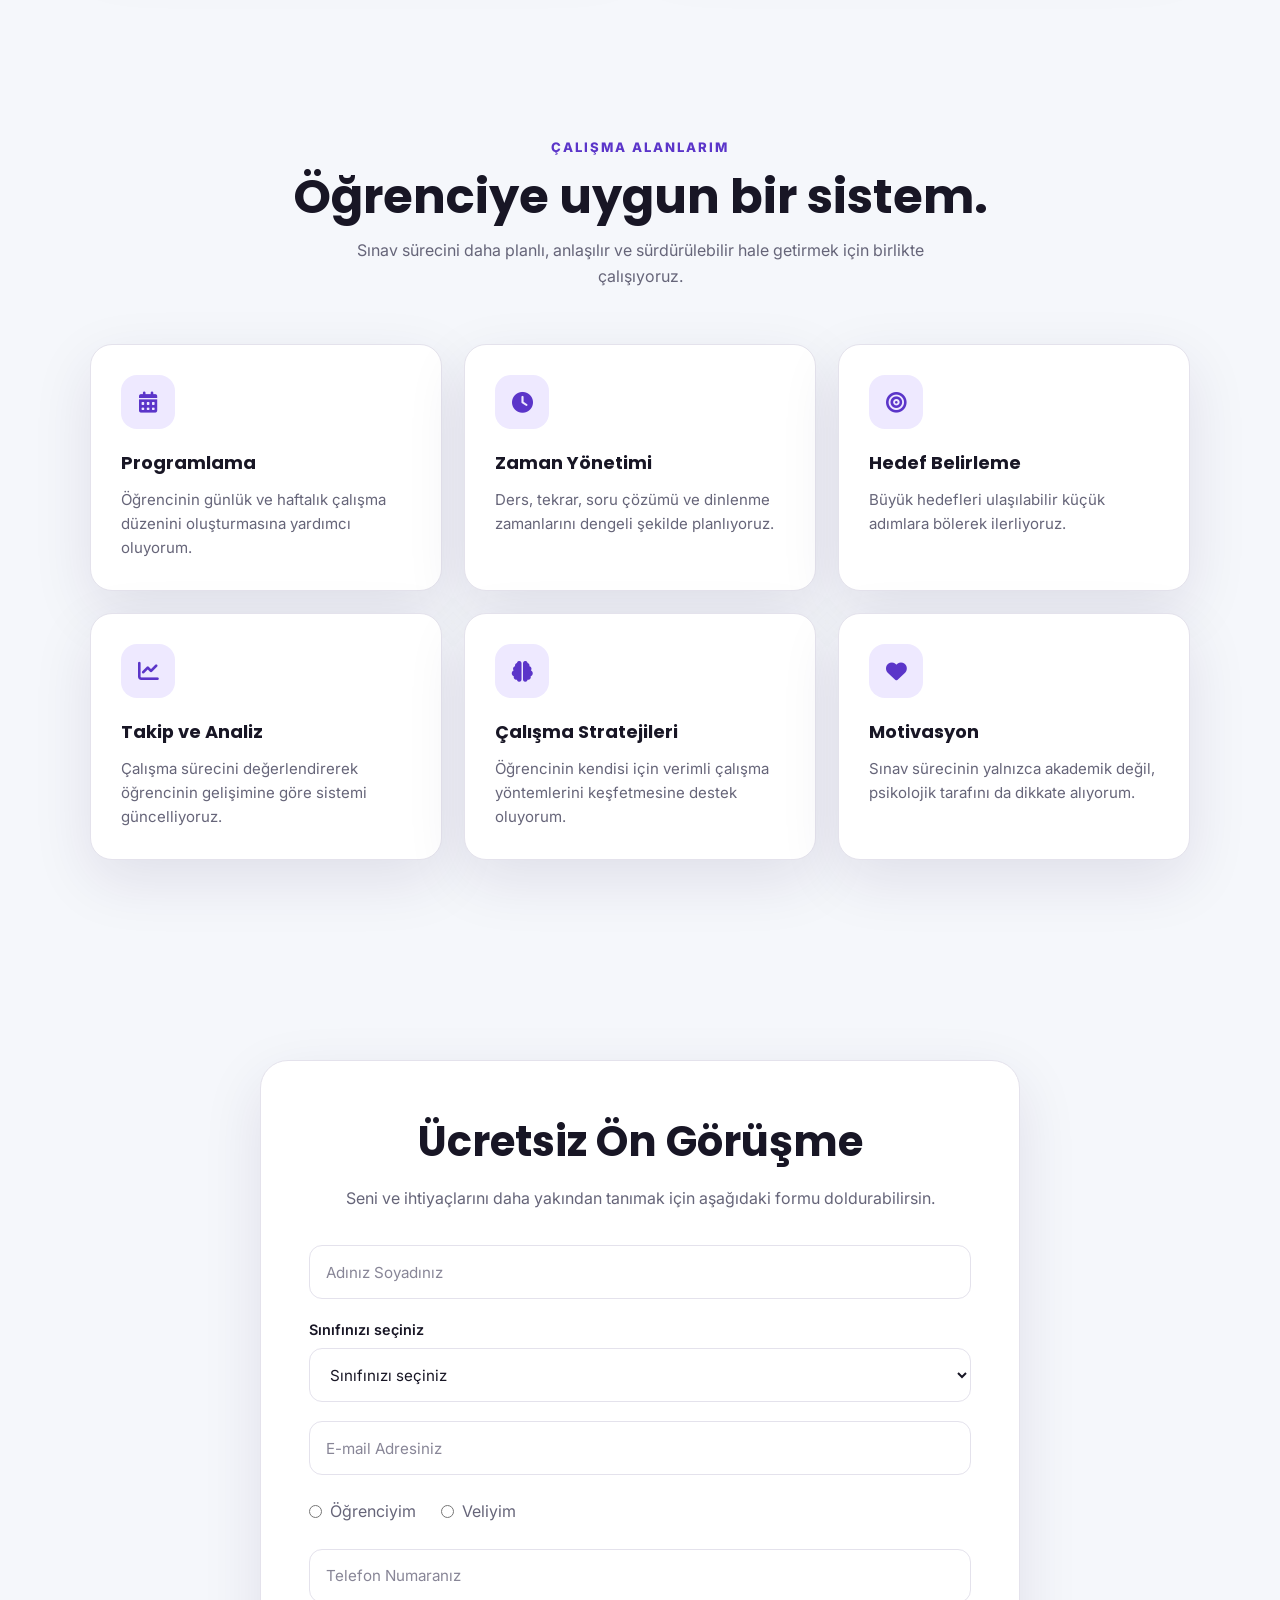
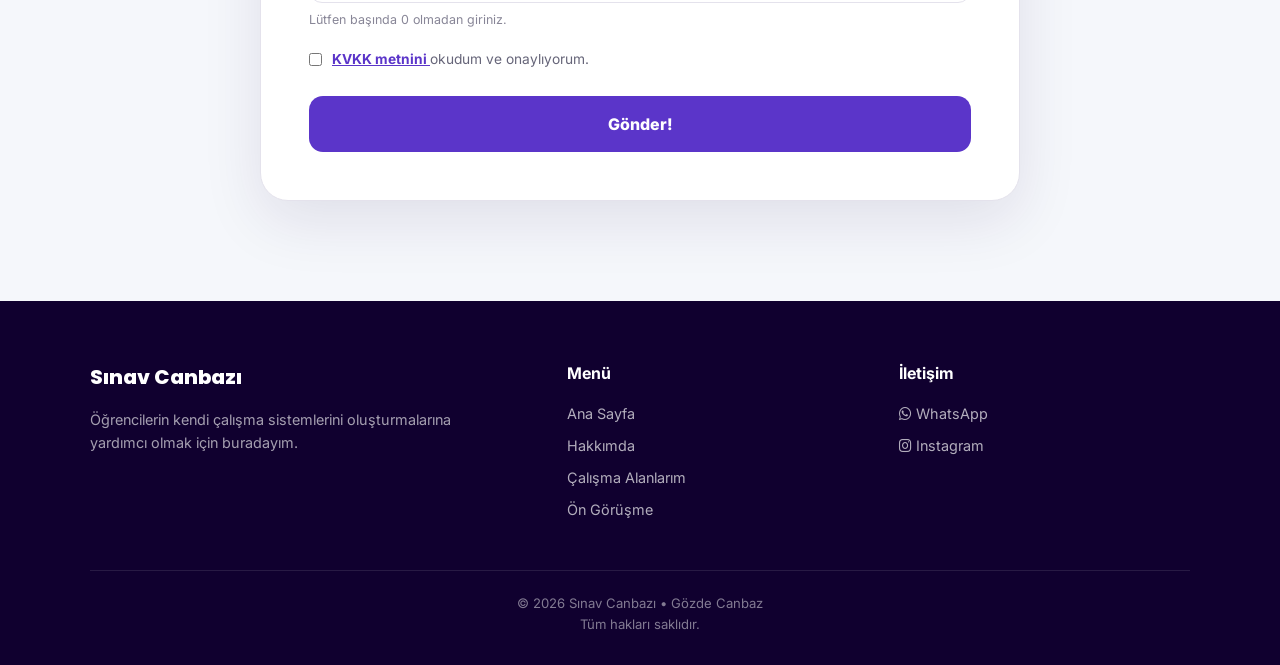
==== commit 458c402d: "safari güncllm" ====
--- a/index.html
+++ b/index.html
@@ -2620,6 +2620,7 @@
     }
 
     .mobile-menu-overlay {
+        display: block;
         position: fixed;
         inset: 0;
         z-index: 20000;
@@ -2714,6 +2715,63 @@
         text-align: center;
     }
 
+    .mobile-tools summary {
+        min-height: 60px;
+        display: flex;
+        align-items: center;
+        justify-content: space-between;
+        padding: 0 17px;
+        border: 1px solid var(--border);
+        border-radius: 17px;
+        background: var(--bg-main);
+        color: var(--text-main);
+        font-weight: 700;
+        cursor: pointer;
+        list-style: none;
+    }
+
+    .mobile-tools summary::-webkit-details-marker {
+        display: none;
+    }
+
+    .mobile-tools summary span {
+        display: flex;
+        align-items: center;
+        gap: 15px;
+    }
+
+    .mobile-tools summary > i {
+        color: var(--primary);
+        transition: transform .2s ease;
+    }
+
+    .mobile-tools[open] summary > i {
+        transform: rotate(180deg);
+    }
+
+    .mobile-tools-panel {
+        display: grid;
+        gap: 9px;
+        margin: 10px 0 2px;
+        padding: 10px;
+        border: 1px solid var(--border);
+        border-radius: 16px;
+        background: var(--bg-main);
+    }
+
+    .mobile-menu-links .mobile-tools-panel a {
+        min-height: 48px;
+        padding: 0 10px;
+        border: 0;
+        border-radius: 11px;
+        background: transparent;
+        font-size: .91rem;
+    }
+
+    .mobile-menu-links .mobile-tools-panel a:hover {
+        background: var(--primary-soft);
+    }
+
     .mobile-theme-button {
         margin-top: 20px;
         font-family: inherit;
@@ -2724,11 +2782,6 @@
 
     body.mobile-menu-open {
         overflow: hidden;
-    }
-}
-@media (max-width: 650px) {
-    .mobile-menu-overlay {
-        display: block;
     }
 }
 </style>
@@ -2879,8 +2932,20 @@
             <li><a href="#hakkimda"><i class="fa-solid fa-user"></i> Hakkımda</a></li>
             <li><a href="#yetenekler"><i class="fa-solid fa-graduation-cap"></i> Çalışma Alanlarım</a></li>
             <li><a href="#on-gorusme"><i class="fa-solid fa-phone"></i> Ücretsiz Ön Görüşme</a></li>
-            <li><a href="sayac.html"><i class="fa-solid fa-stopwatch"></i> Süre Tut</a></li>
-            <li><a href="yks-hesaplama.html"><i class="fa-solid fa-calculator"></i> YKS Puan Hesaplama</a></li>
+            <li class="mobile-tools">
+                <details>
+                    <summary>
+                        <span><i class="fa-solid fa-grip"></i> Ücretsiz Araçlar</span>
+                        <i class="fa-solid fa-chevron-down"></i>
+                    </summary>
+                    <div class="mobile-tools-panel">
+                        <a href="sayac.html"><i class="fa-solid fa-stopwatch"></i> Süre Tut</a>
+                        <a href="yks-hesaplama.html"><i class="fa-solid fa-calculator"></i> YKS Puan Hesaplama</a>
+                        <a href="#" data-open-exam-calendar><i class="fa-solid fa-calendar-days"></i> Sınav Takvimi</a>
+                        <a href="konu-soru-dağılımı.html"><i class="fa-solid fa-list-check"></i> Konu-Soru Dağılımı</a>
+                    </div>
+                </details>
+            </li>
         </ul>
 
         <button class="mobile-theme-button" type="button">
@@ -2927,6 +2992,15 @@
 
         document.addEventListener("keydown", function (event) {
             if (event.key === "Escape") closeMobileMenu();
+        });
+
+        document.querySelectorAll("[data-open-exam-calendar]").forEach(function (link) {
+            link.addEventListener("click", function (event) {
+                event.preventDefault();
+                closeMobileMenu();
+                const examModal = document.getElementById("sinavModal");
+                if (examModal) examModal.style.display = "flex";
+            });
         });
 
         if (mobileThemeButton) {
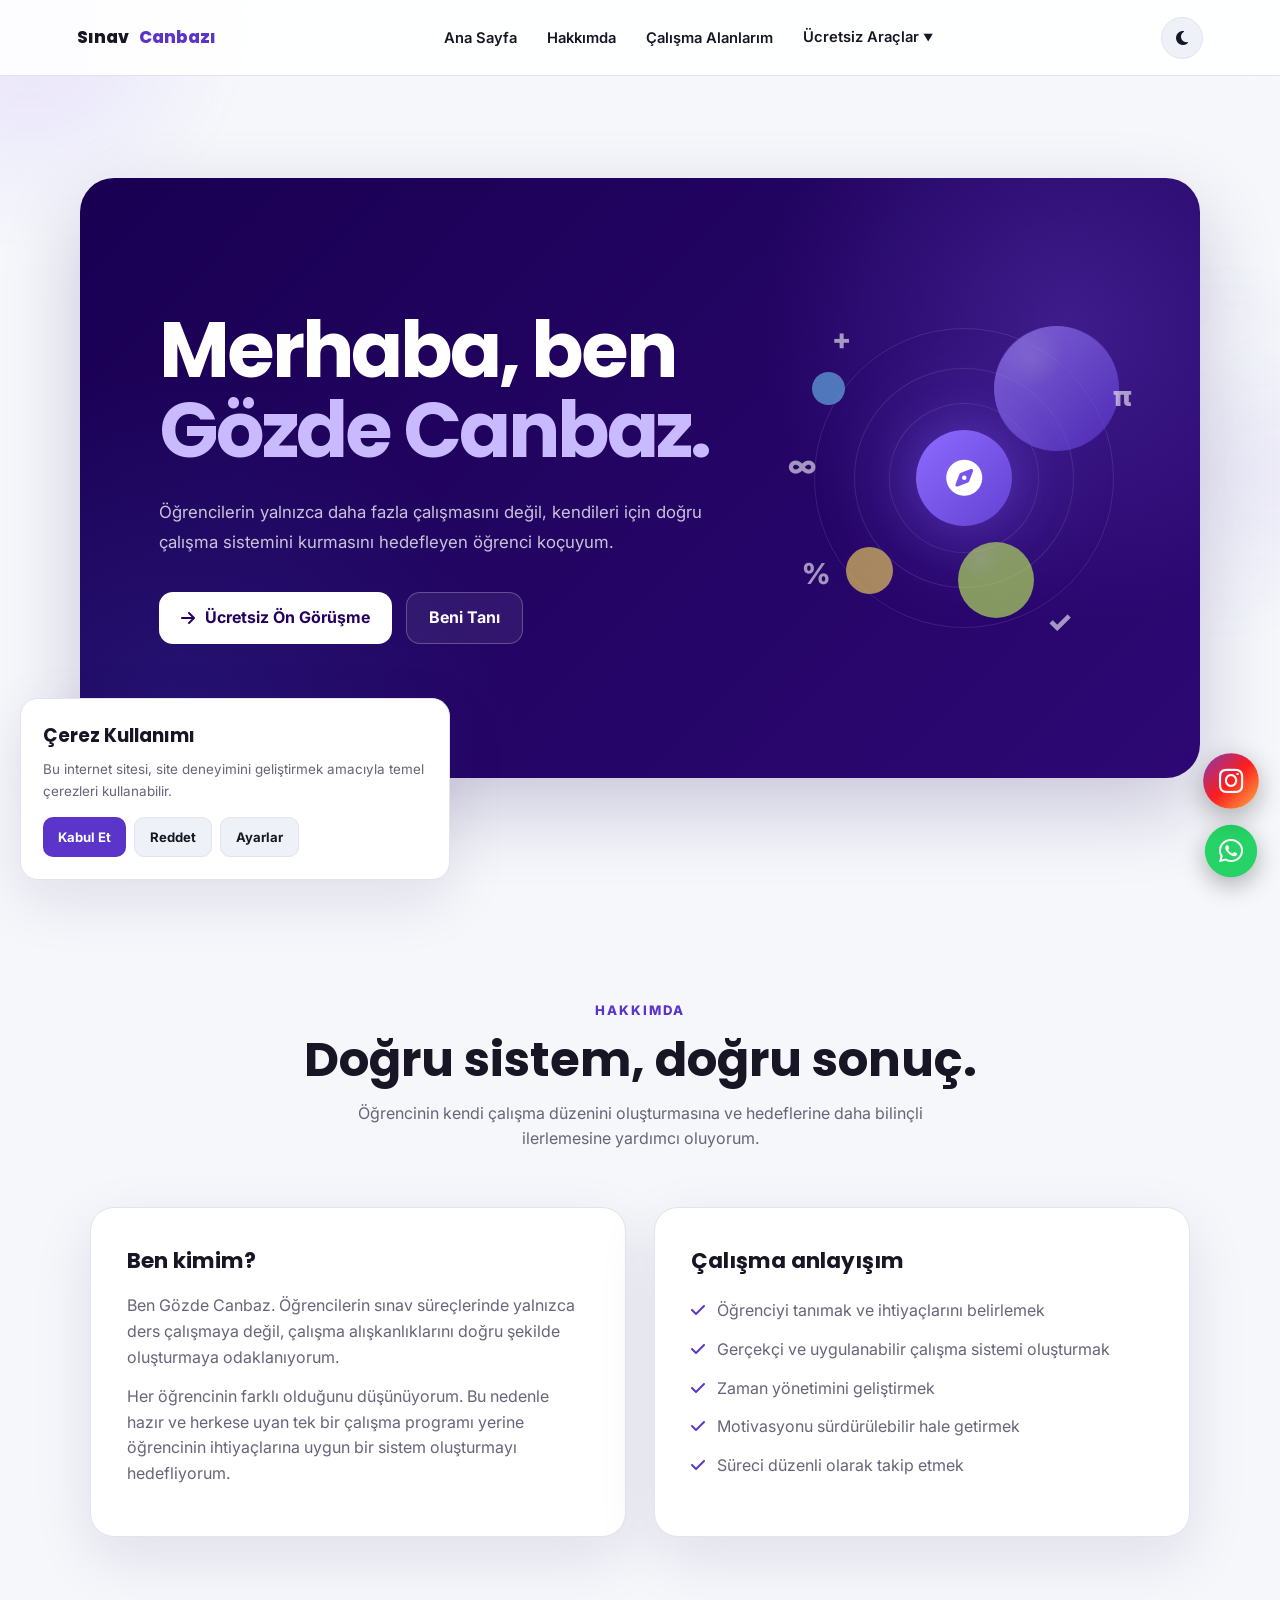
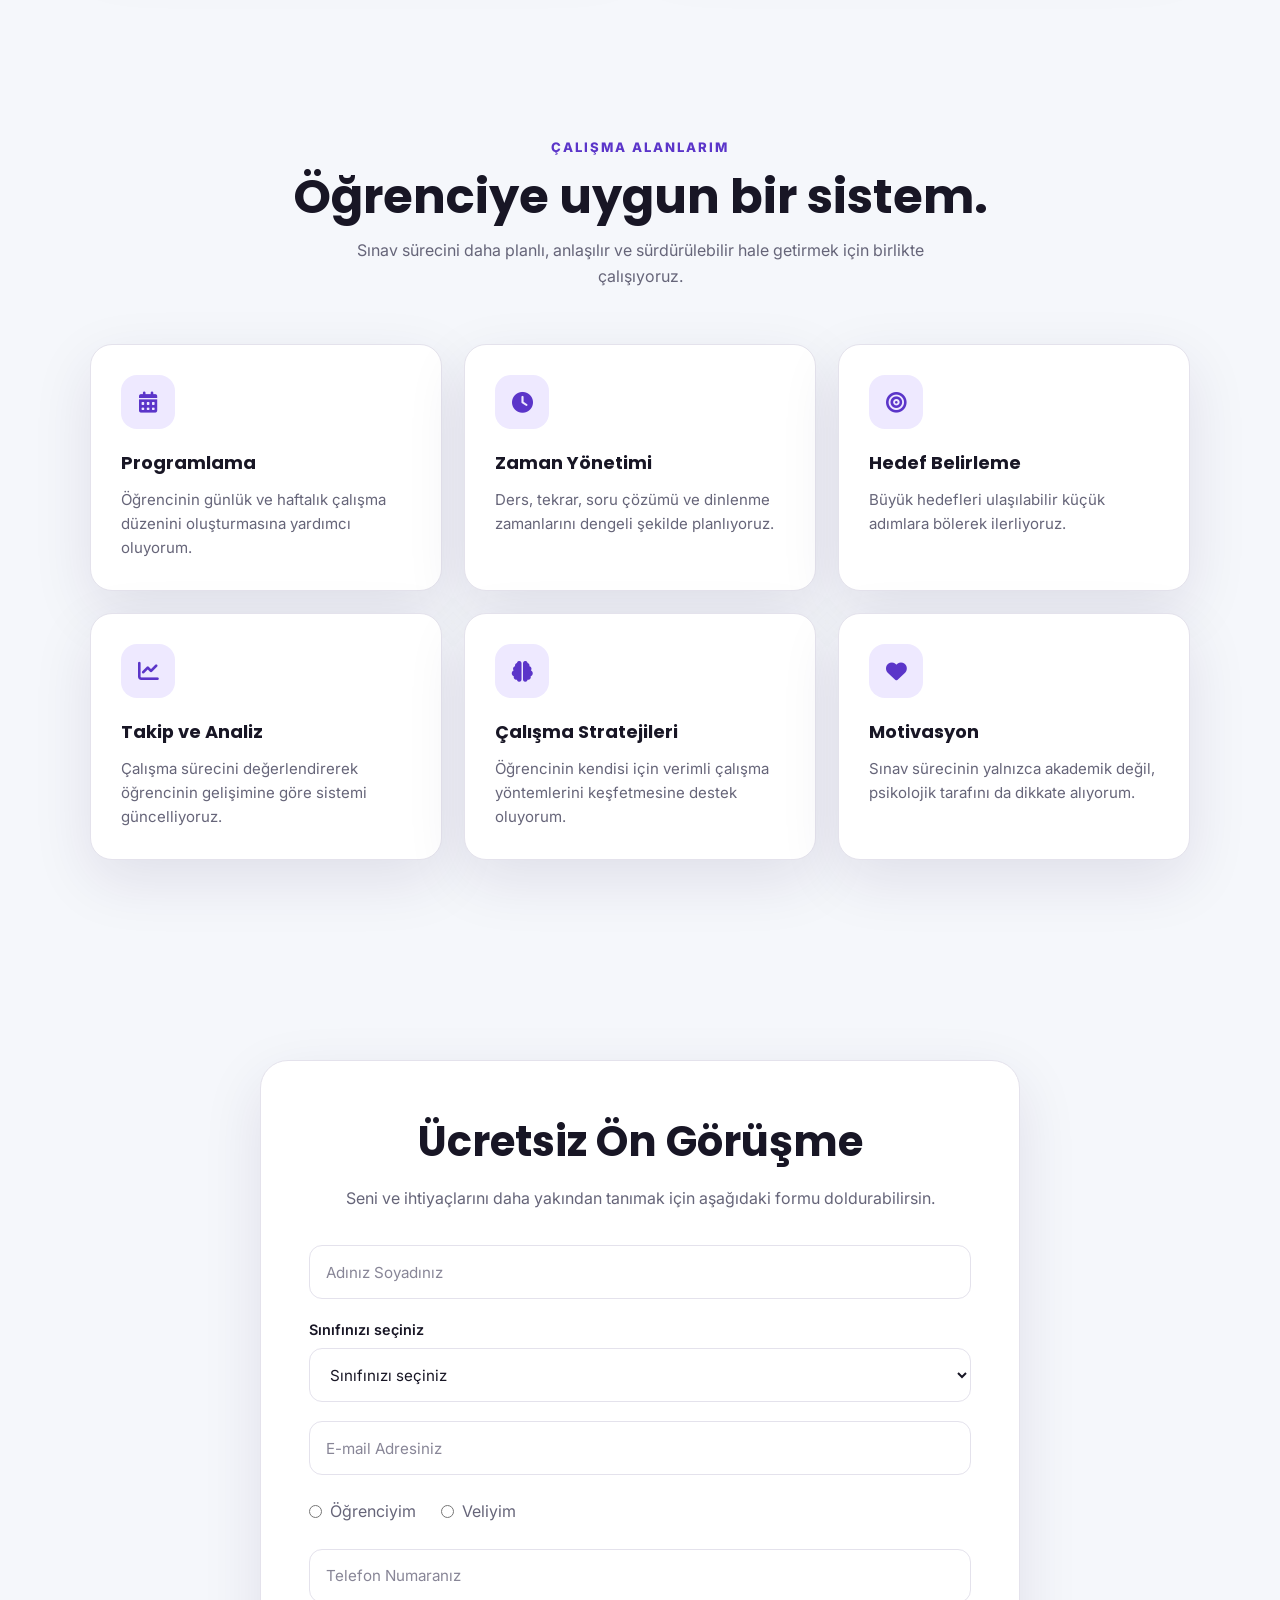
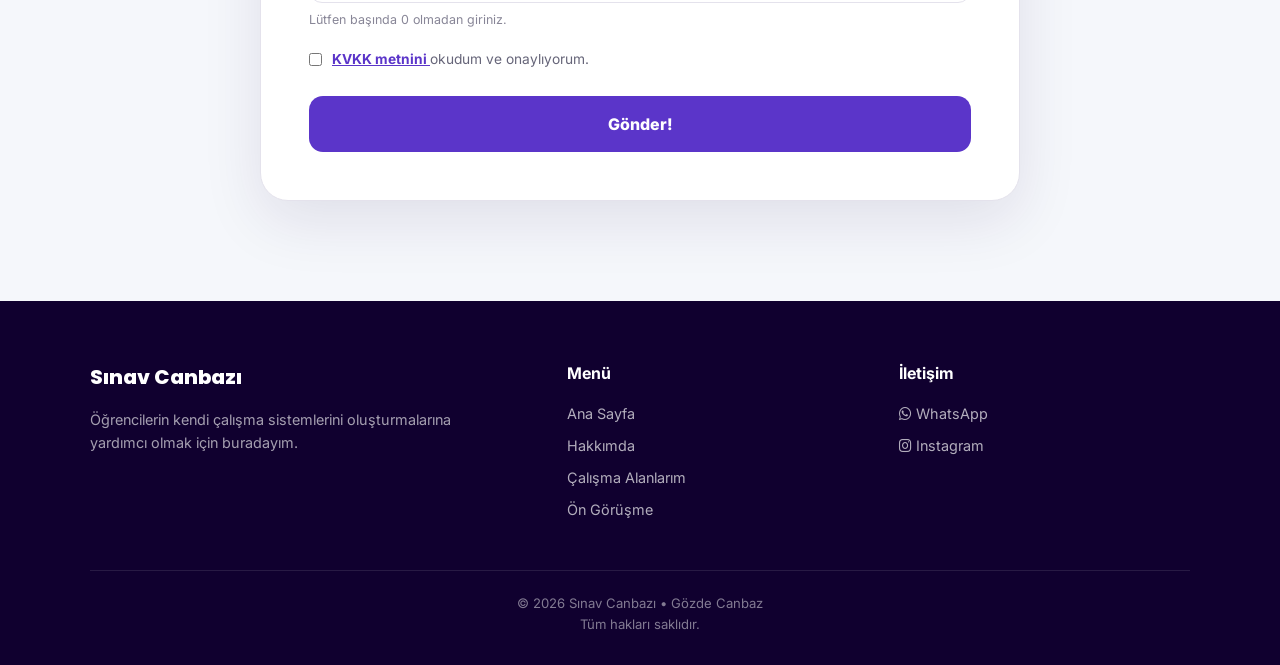
==== commit bb6371c6: "güneclleme" ====
--- a/index.html
+++ b/index.html
@@ -3694,7 +3694,7 @@
             </h3>
 
             <a
-                href="https://wa.me/905054421704"
+                href="https://wa.me/gozde.canbaz"
                 target="_blank"
                 rel="noopener noreferrer"
             >
@@ -3737,10 +3737,10 @@
 
 <!-- =====================================================
      SABİT WHATSAPP
-     ===================================================== -->
+     ==================================================== -->
 
 <a
-    href="https://wa.me/905054421704"
+    href="https://wa.me/gozde.canbaz"
     target="_blank"
     rel="noopener noreferrer"
     id="fixed-whatsapp"
